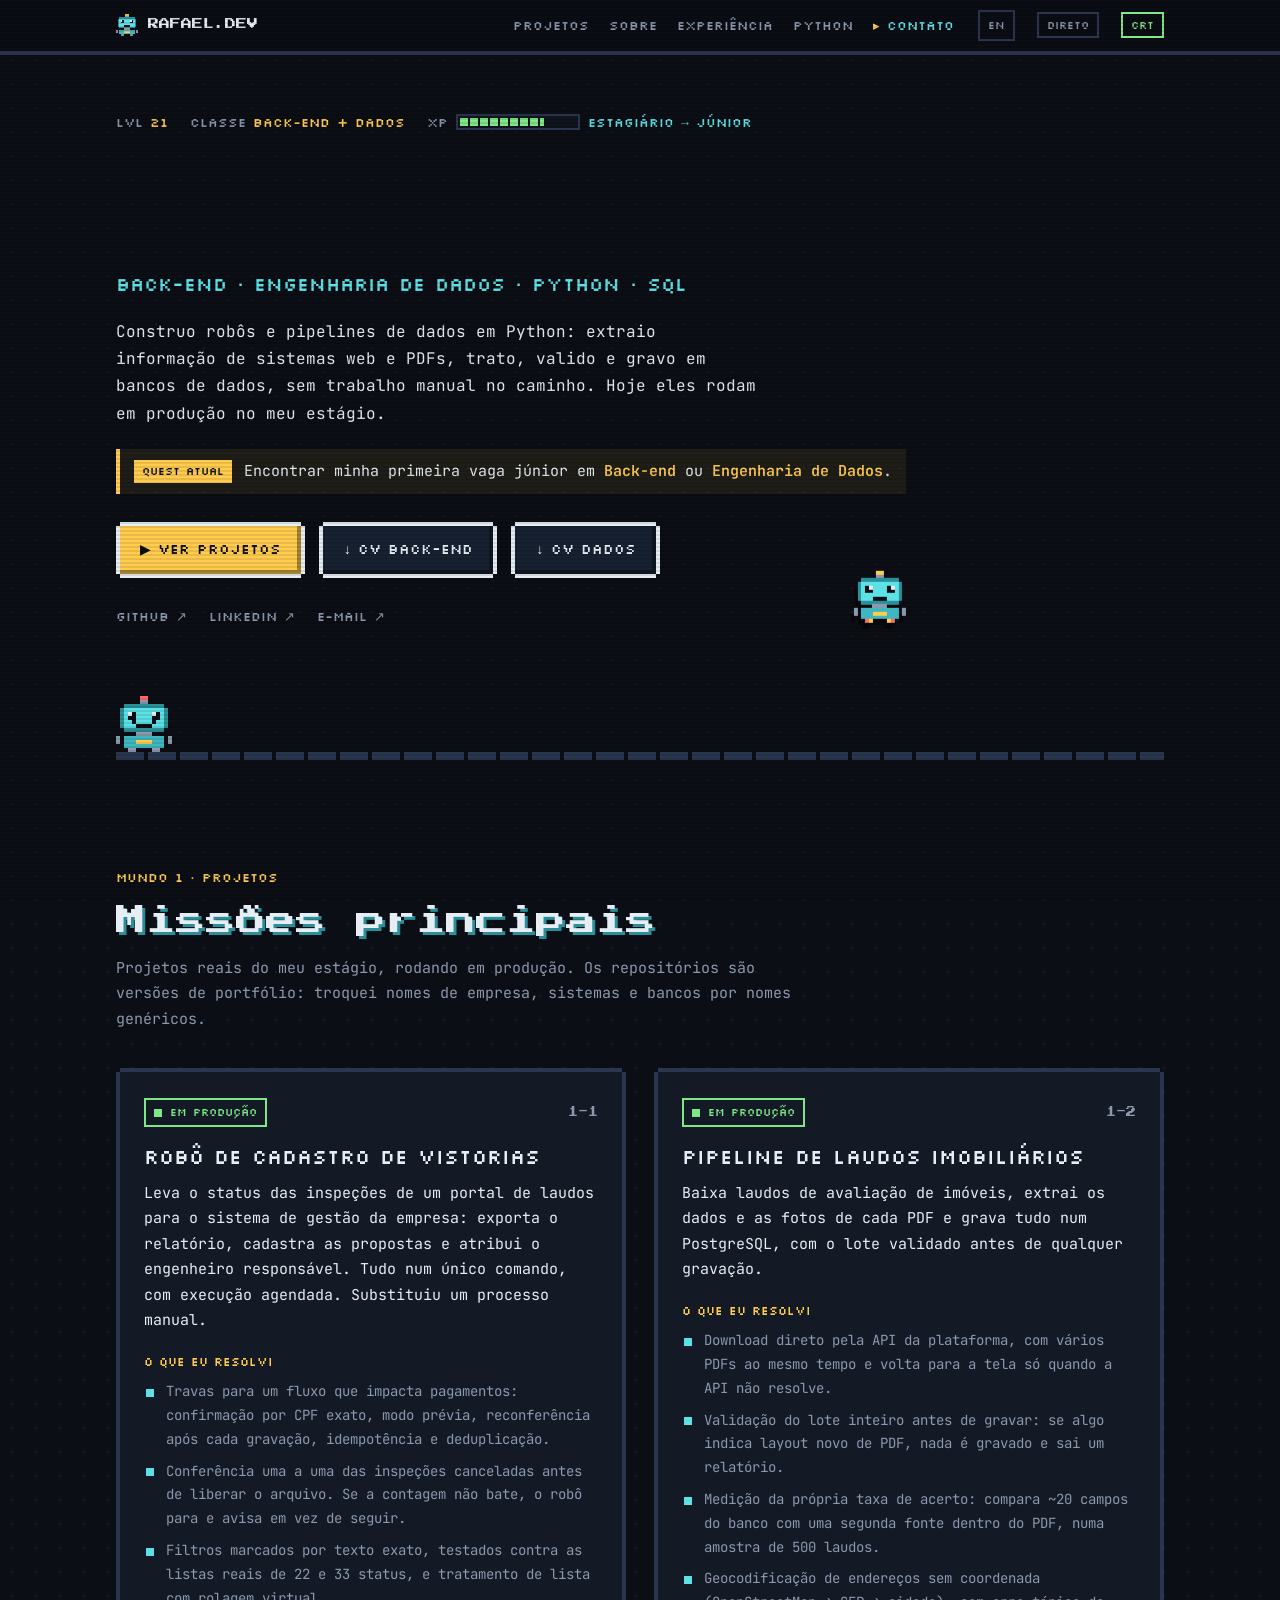
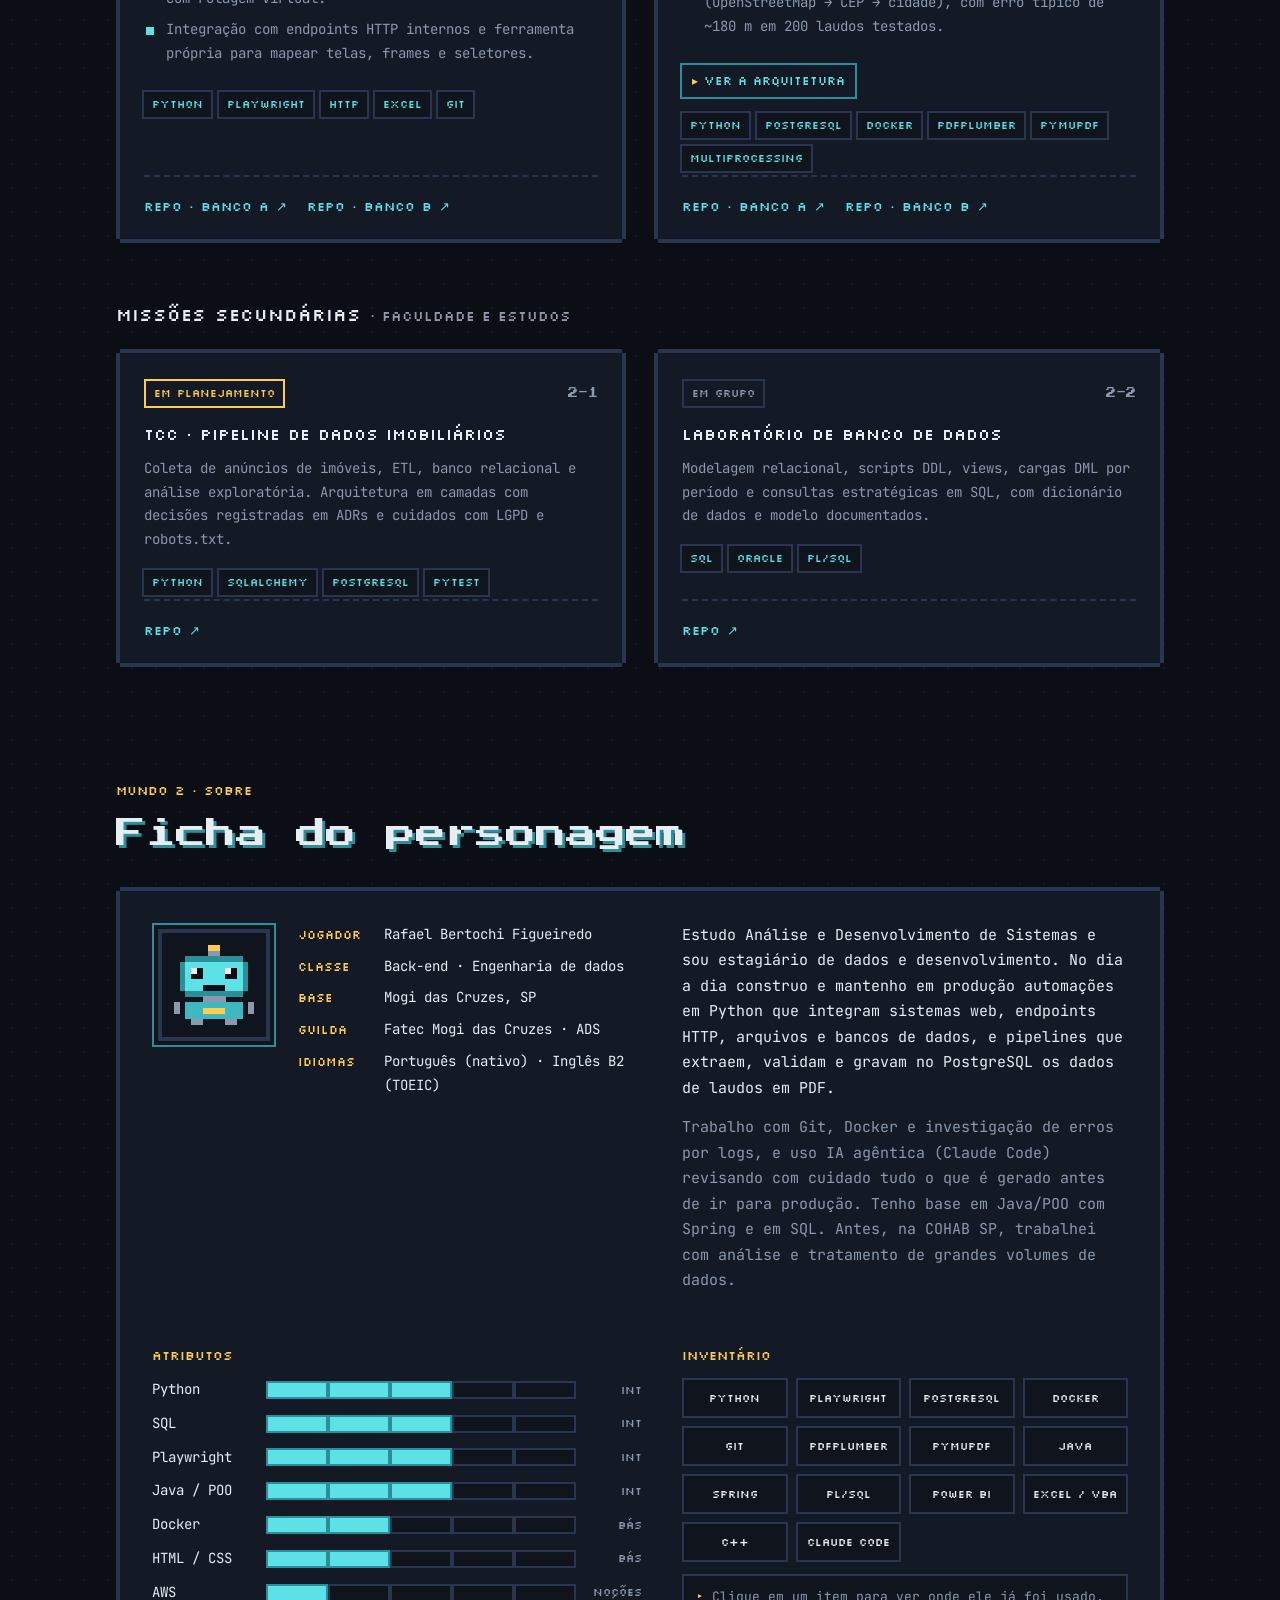
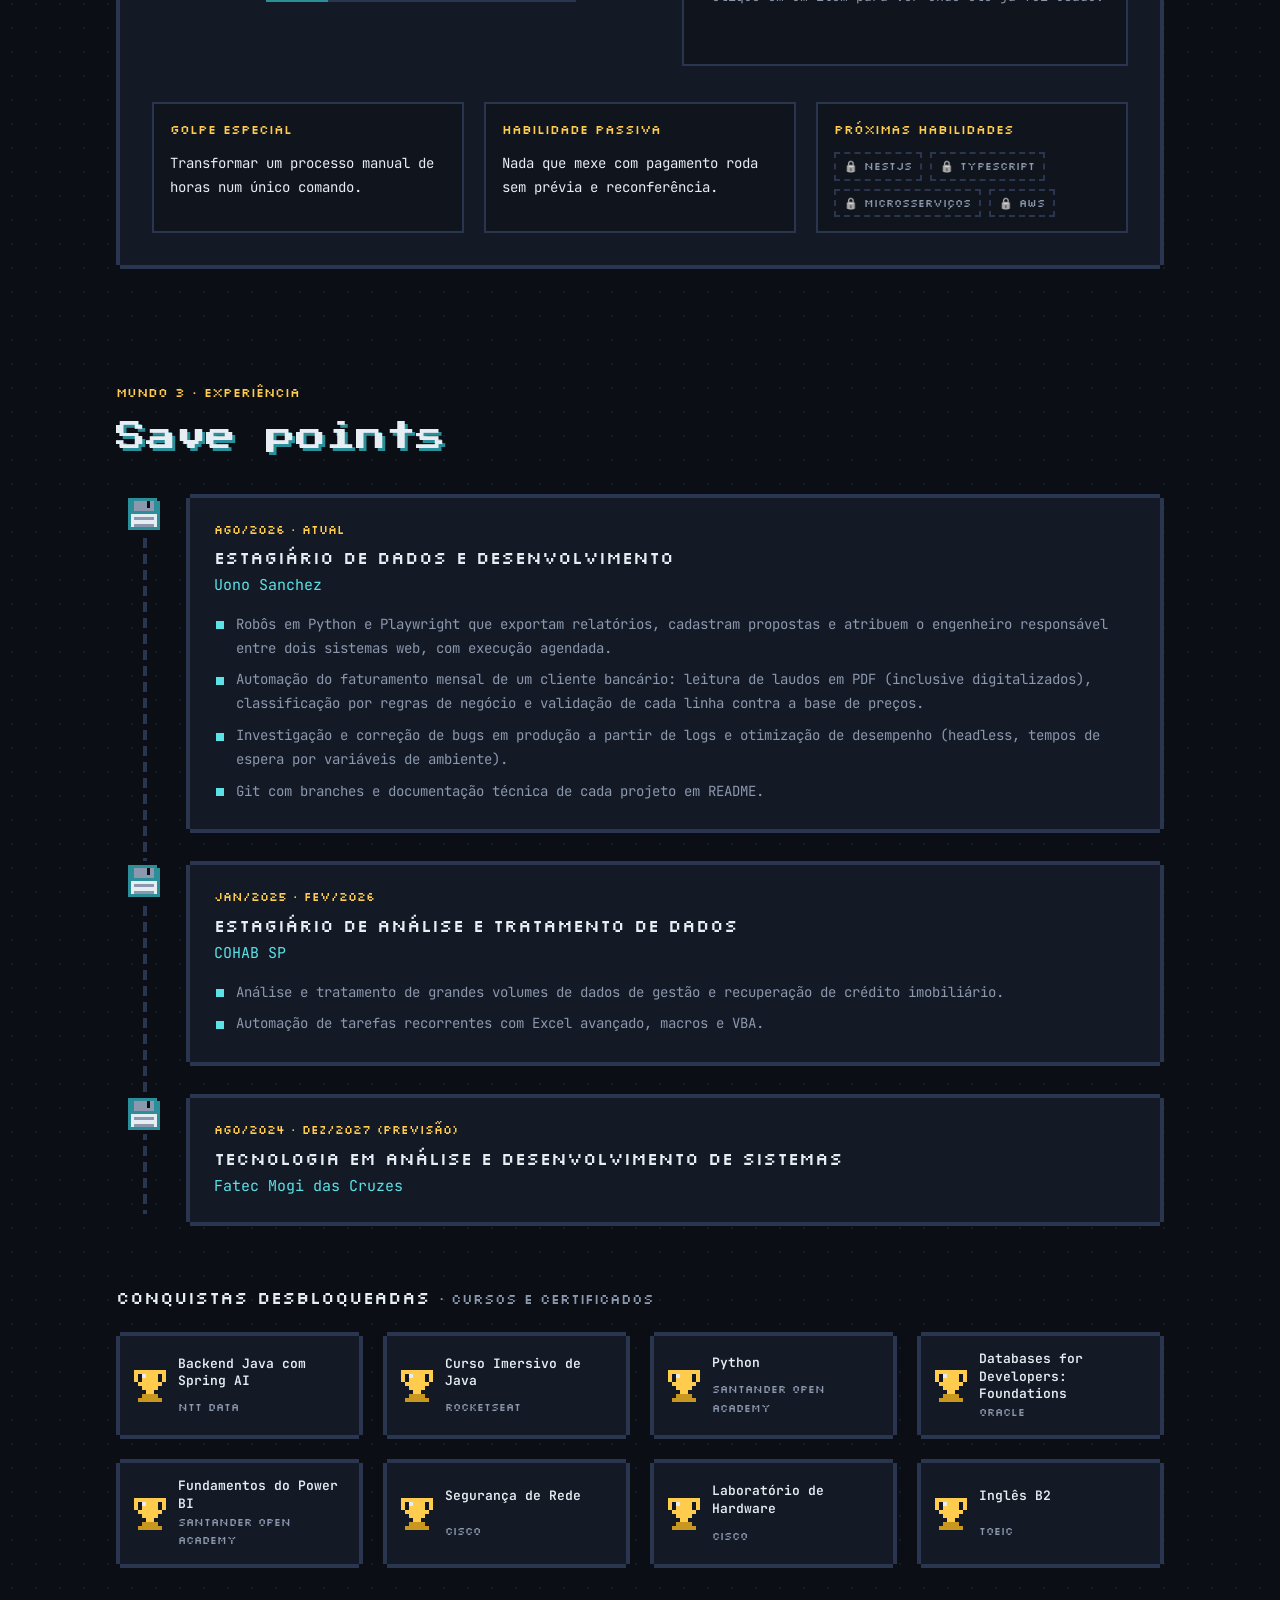
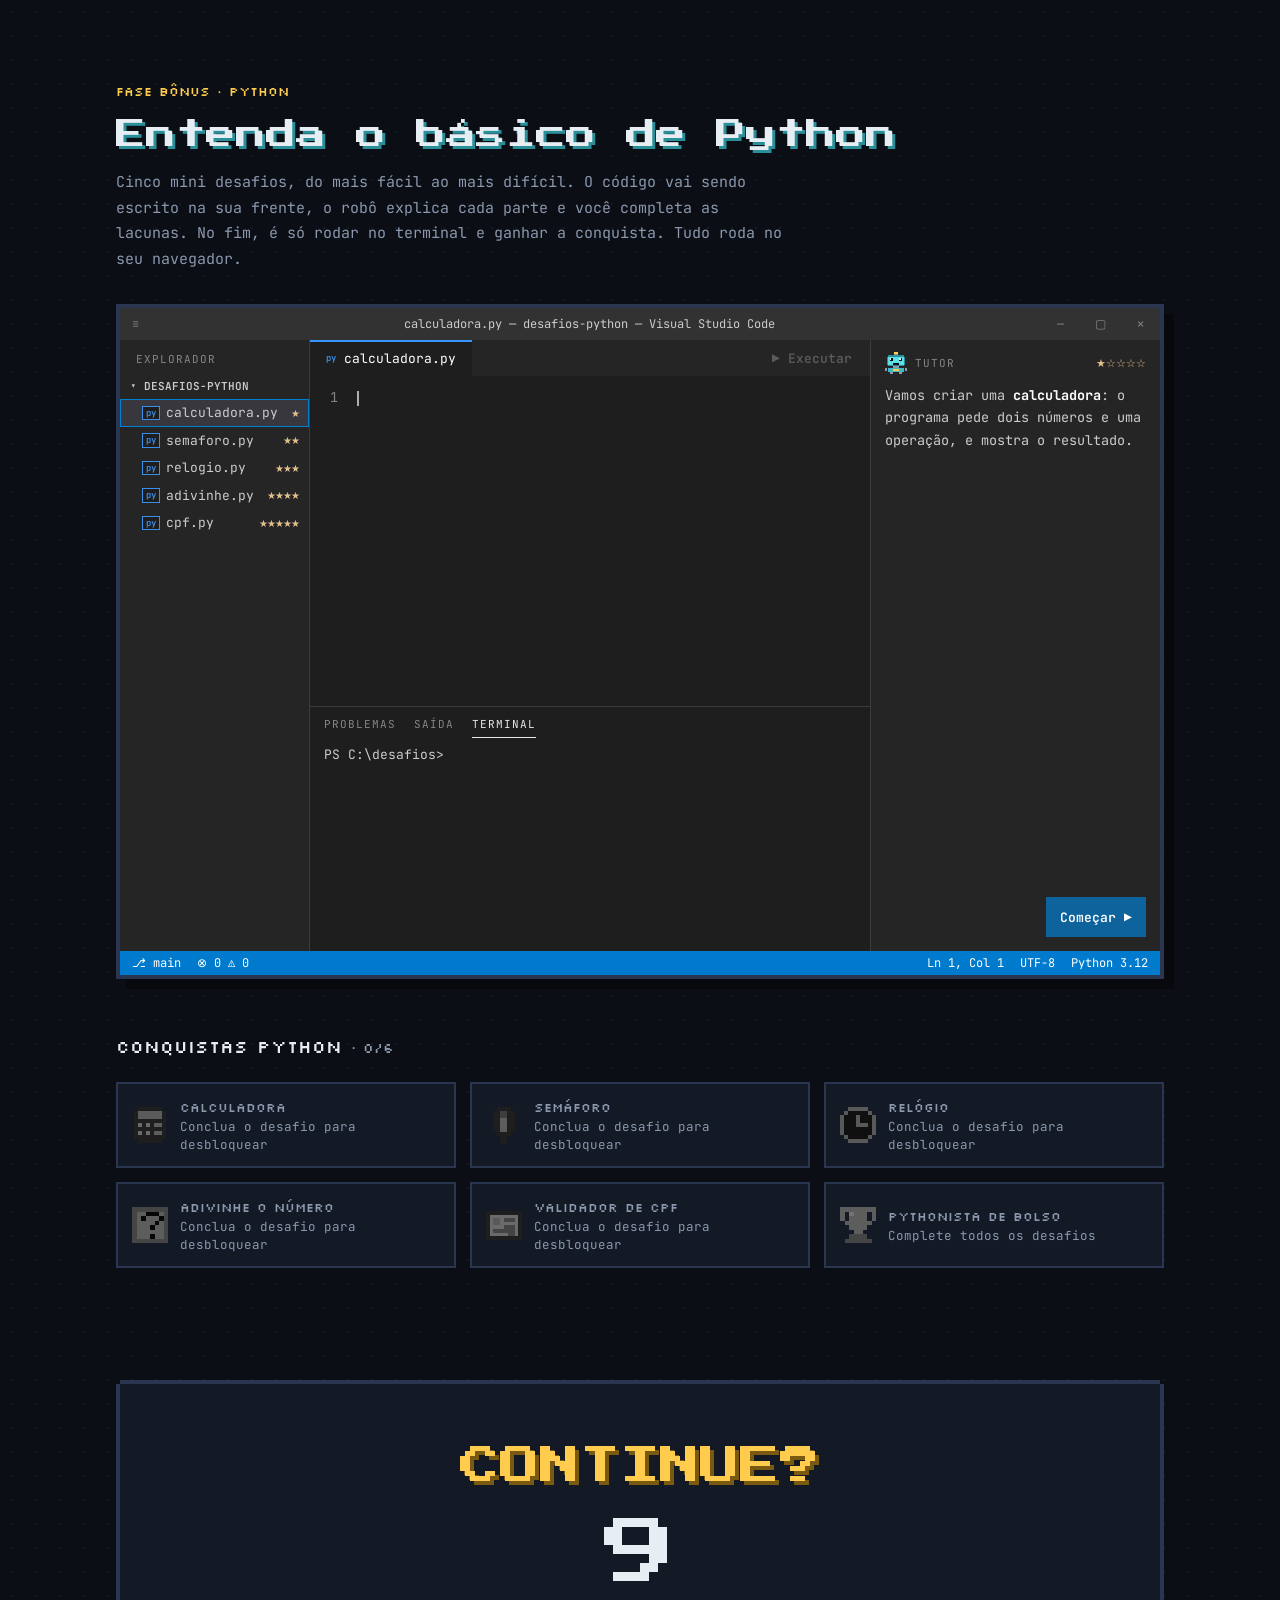
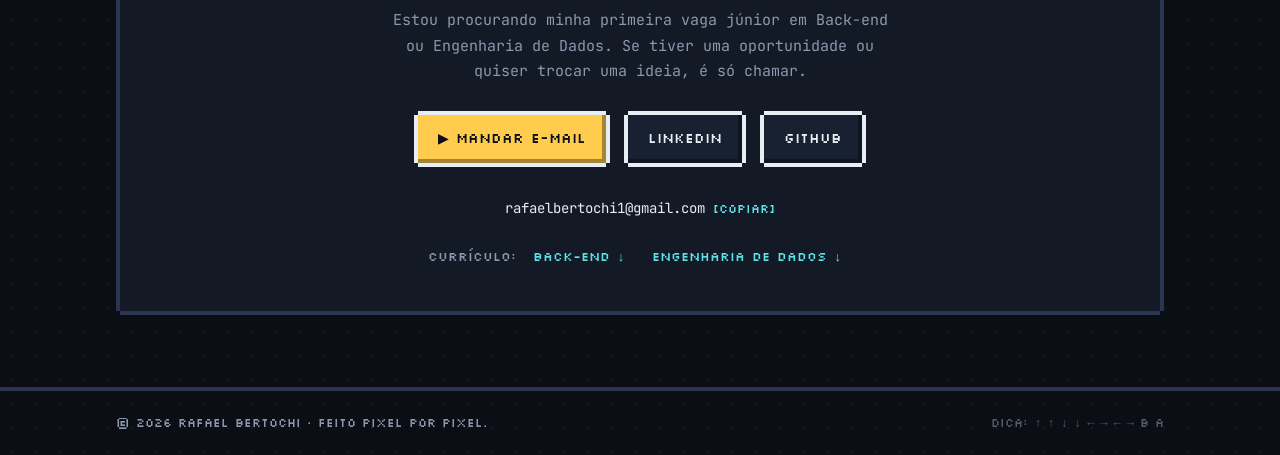
==== index.html @ b199b08f "Versão em inglês do portfólio" ====
<!doctype html>
<html lang="pt-BR">
<head>
  <meta charset="utf-8">
  <meta name="viewport" content="width=device-width, initial-scale=1">
  <title>Rafael Bertochi · Back-end e Dados</title>
  <meta name="description" content="Rafael Bertochi: desenvolvedor back-end e de engenharia de dados. Robôs e pipelines de dados em Python, Playwright, PostgreSQL e Docker. Buscando vaga júnior em Back-end ou Engenharia de Dados.">
  <meta name="theme-color" content="#0b0e14">
  <meta property="og:title" content="Rafael Bertochi · Back-end e Dados">
  <meta property="og:description" content="Construo robôs e pipelines de dados em Python que tiram trabalho manual do caminho.">
  <meta property="og:type" content="website">
  <meta property="og:url" content="https://rafaelbertochi1.github.io/">
  <meta property="og:image" content="https://rafaelbertochi1.github.io/assets/og.png">
  <meta property="og:image:width" content="1200">
  <meta property="og:image:height" content="630">
  <meta property="og:image:alt" content="Rafael Bertochi: back-end e engenharia de dados, com o robô em pixel art do portfólio">
  <meta property="og:locale" content="pt_BR">
  <meta name="twitter:card" content="summary_large_image">
  <meta name="twitter:image" content="https://rafaelbertochi1.github.io/assets/og.png">
  <link rel="canonical" href="https://rafaelbertochi1.github.io/">
  <link rel="alternate" hreflang="pt-BR" href="https://rafaelbertochi1.github.io/">
  <link rel="alternate" hreflang="en" href="https://rafaelbertochi1.github.io/en/">
  <link rel="icon" href="assets/favicon.svg" type="image/svg+xml">
  <link rel="preconnect" href="https://fonts.googleapis.com">
  <link rel="preconnect" href="https://fonts.gstatic.com" crossorigin>
  <link href="https://fonts.googleapis.com/css2?family=JetBrains+Mono:wght@400;600&family=Press+Start+2P&family=Silkscreen&display=swap" rel="stylesheet">
  <link rel="stylesheet" href="css/style.css?v=20261006151657">
  <link rel="stylesheet" href="css/quest.css?v=20261006151657">
  <link rel="stylesheet" href="css/companion.css?v=20261006151657">
  <link rel="stylesheet" href="css/cursor.css?v=20261006151657">
  <script>
    document.documentElement.classList.add('js');
    try { if (localStorage.getItem('rbf-direto') === '1') document.documentElement.classList.add('direto'); } catch (e) {}
  </script>
</head>
<body>
  <a class="skip" href="#conteudo">Pular para o conteúdo</a>

  <!-- Tela de boot (só na primeira visita da sessão) -->
  <div class="boot" id="boot" aria-hidden="true">
    <pre class="boot__log" id="bootLog"></pre>
    <p class="boot__skip">Pressione qualquer tecla para pular</p>
  </div>

  <header class="nav">
    <div class="nav__inner">
      <a class="nav__logo" href="#topo" aria-label="Início">
        <span class="nav__sprite" data-sprite="robot" aria-hidden="true"></span>
        <span>RAFAEL.DEV</span>
      </a>
      <nav aria-label="Seções">
        <ul class="nav__links">
          <li><a href="#missoes">Projetos</a></li>
          <li><a href="#ficha">Sobre</a></li>
          <li><a href="#jornada">Experiência</a></li>
          <li><a href="#python">Python</a></li>
          <li><a href="#contato">Contato</a></li>
        </ul>
      </nav>
      <a class="nav__crt nav__lang" href="en/" hreflang="en" lang="en" title="English version">EN</a>
      <button class="nav__crt nav__direct" id="directToggle" type="button" aria-pressed="false" title="Modo direto: desliga a abertura, as montagens e os robôs para ler tudo na hora">DIRETO</button>
      <button class="nav__crt" id="crtToggle" type="button" aria-pressed="true" title="Liga/desliga o efeito de tela antiga">CRT</button>
    </div>
  </header>

  <main id="conteudo">

    <!-- HERO -->
    <section class="hero" id="topo">
      <div class="wrap">
        <div class="hud" aria-label="Status">
          <span class="hud__item">LVL <b>21</b></span>
          <span class="hud__item">CLASSE <b>BACK-END + DADOS</b></span>
          <span class="hud__item hud__xp">
            <span>XP</span>
            <span class="xpbar" role="img" aria-label="Progresso de estagiário para júnior"><span class="xpbar__fill"></span></span>
            <span class="hud__xplabel">ESTAGIÁRIO → JÚNIOR</span>
          </span>
        </div>

        <h1 class="hero__name"><span>RAFAEL</span> <span>BERTOCHI</span></h1>

        <p class="hero__role">Back-end · Engenharia de dados · Python · SQL</p>

        <p class="hero__pitch">
          Construo robôs e pipelines de dados em Python: extraio informação de sistemas
          web e PDFs, trato, valido e gravo em bancos de dados, sem trabalho manual no
          caminho. Hoje eles rodam em produção no meu estágio.
        </p>

        <p class="quest">
          <span class="quest__tag">QUEST ATUAL</span>
          <span>Encontrar minha primeira vaga júnior em <strong>Back-end</strong> ou <strong>Engenharia de Dados</strong>.</span>
        </p>

        <div class="hero__cta">
          <a class="btn btn--primary" href="#missoes">▶ Ver projetos</a>
          <a class="btn" href="assets/cv/Rafael_Bertochi_CV_Backend_Jr.pdf" download data-goatcounter-click="cv-backend-topo">↓ CV Back-end</a>
          <a class="btn" href="assets/cv/Rafael_Bertochi_CV_Engenharia_Dados.pdf" download data-goatcounter-click="cv-dados-topo">↓ CV Dados</a>
        </div>

        <ul class="social">
          <li><a href="https://github.com/rafaelbertochi1" target="_blank" rel="noopener" data-goatcounter-click="topo-github">GitHub</a></li>
          <li><a href="https://www.linkedin.com/in/rafael-bertochi1" target="_blank" rel="noopener" data-goatcounter-click="topo-linkedin">LinkedIn</a></li>
          <li><a href="mailto:rafaelbertochi1@gmail.com" data-goatcounter-click="topo-email">E-mail</a></li>
        </ul>
      </div>

      <div class="stage" id="stage">
        <button class="bot" id="bot" type="button" aria-label="Robô do Rafael. Clique para ele falar.">
          <span class="bot__bubble" id="botBubble" role="status" aria-live="polite"></span>
          <span class="bot__sprite" id="botSprite" aria-hidden="true"></span>
        </button>
        <div class="ground" aria-hidden="true"></div>
      </div>
    </section>

    <!-- PROJETOS -->
    <section class="section" id="missoes">
      <div class="wrap">
        <header class="section__head reveal">
          <p class="section__kicker">MUNDO 1 · PROJETOS</p>
          <h2 class="section__title">Missões principais</h2>
          <p class="section__lead">
            Projetos reais do meu estágio, rodando em produção. Os repositórios são versões de
            portfólio: troquei nomes de empresa, sistemas e bancos por nomes genéricos.
          </p>
        </header>

        <div class="cards cards--main">
          <article class="card reveal">
            <div class="card__top">
              <span class="badge badge--live"><i></i>EM PRODUÇÃO</span>
              <span class="card__num">1-1</span>
            </div>
            <h3 class="card__title">Robô de cadastro de vistorias</h3>
            <p class="card__desc">
              Leva o status das inspeções de um portal de laudos para o sistema de gestão da
              empresa: exporta o relatório, cadastra as propostas e atribui o engenheiro
              responsável. Tudo num único comando, com execução agendada. Substituiu um processo manual.
            </p>
            <p class="card__loot">O que eu resolvi</p>
            <ul class="list">
              <li>Travas para um fluxo que impacta pagamentos: confirmação por CPF exato, modo prévia, reconferência após cada gravação, idempotência e deduplicação.</li>
              <li>Conferência uma a uma das inspeções canceladas antes de liberar o arquivo. Se a contagem não bate, o robô para e avisa em vez de seguir.</li>
              <li>Filtros marcados por texto exato, testados contra as listas reais de 22 e 33 status, e tratamento de lista com rolagem virtual.</li>
              <li>Integração com endpoints HTTP internos e ferramenta própria para mapear telas, frames e seletores.</li>
            </ul>
            <ul class="chips" aria-label="Tecnologias">
              <li>Python</li><li>Playwright</li><li>HTTP</li><li>Excel</li><li>Git</li>
            </ul>
            <div class="card__links">
              <a href="https://github.com/rafaelbertochi1/robo-cadastro-banco-a" target="_blank" rel="noopener" data-goatcounter-click="repo-robo-cadastro-banco-a">Repo · Banco A ↗</a>
              <a href="https://github.com/rafaelbertochi1/robo-cadastro-banco-b" target="_blank" rel="noopener" data-goatcounter-click="repo-robo-cadastro-banco-b">Repo · Banco B ↗</a>
            </div>
          </article>

          <article class="card reveal">
            <div class="card__top">
              <span class="badge badge--live"><i></i>EM PRODUÇÃO</span>
              <span class="card__num">1-2</span>
            </div>
            <h3 class="card__title">Pipeline de laudos imobiliários</h3>
            <p class="card__desc">
              Baixa laudos de avaliação de imóveis, extrai os dados e as fotos de cada PDF
              e grava tudo num PostgreSQL, com o lote validado antes de qualquer gravação.
            </p>
            <p class="card__loot">O que eu resolvi</p>
            <ul class="list">
              <li>Download direto pela API da plataforma, com vários PDFs ao mesmo tempo e volta para a tela só quando a API não resolve.</li>
              <li>Validação do lote inteiro antes de gravar: se algo indica layout novo de PDF, nada é gravado e sai um relatório.</li>
              <li>Medição da própria taxa de acerto: compara ~20 campos do banco com uma segunda fonte dentro do PDF, numa amostra de 500 laudos.</li>
              <li>Geocodificação de endereços sem coordenada (OpenStreetMap → CEP → cidade), com erro típico de ~180 m em 200 laudos testados.</li>
            </ul>
            <details class="arch">
              <summary>Ver a arquitetura</summary>
              <ol class="arch__flow" aria-label="Etapas da pipeline">
                <li><b>Plataforma</b><small>laudos de avaliação em PDF</small></li>
                <li><b>Download</b><small>API da plataforma, vários ao mesmo tempo</small></li>
                <li><b>Extração</b><small>dados com pdfplumber, fotos com PyMuPDF</small></li>
                <li class="is-gate"><b>Validação do lote</b><small>sinal de layout novo? nada é gravado</small></li>
                <li><b>PostgreSQL</b><small>no Docker, via psycopg2</small></li>
                <li><b>Geocodificação</b><small>OpenStreetMap → CEP → cidade, em segundo plano</small></li>
              </ol>
              <ul class="arch__stats">
                <li><b>500</b><small>laudos na amostra de conferência</small></li>
                <li><b>~20</b><small>campos comparados com uma 2ª fonte do PDF</small></li>
                <li><b>~180 m</b><small>erro típico da geocodificação</small></li>
              </ul>
            </details>
            <ul class="chips" aria-label="Tecnologias">
              <li>Python</li><li>PostgreSQL</li><li>Docker</li><li>pdfplumber</li><li>PyMuPDF</li><li>Multiprocessing</li>
            </ul>
            <div class="card__links">
              <a href="https://github.com/rafaelbertochi1/pipeline-laudos-banco-a" target="_blank" rel="noopener" data-goatcounter-click="repo-pipeline-laudos-banco-a">Repo · Banco A ↗</a>
              <a href="https://github.com/rafaelbertochi1/pipeline-laudos-banco-b" target="_blank" rel="noopener" data-goatcounter-click="repo-pipeline-laudos-banco-b">Repo · Banco B ↗</a>
            </div>
          </article>
        </div>

        <h3 class="subhead reveal">Missões secundárias <span>· faculdade e estudos</span></h3>

        <div class="cards cards--side">
          <article class="card card--small reveal">
            <div class="card__top">
              <span class="badge badge--wip">EM PLANEJAMENTO</span>
              <span class="card__num">2-1</span>
            </div>
            <h4 class="card__title">TCC · Pipeline de dados imobiliários</h4>
            <p class="card__desc">
              Coleta de anúncios de imóveis, ETL, banco relacional e análise exploratória.
              Arquitetura em camadas com decisões registradas em ADRs e cuidados com LGPD e robots.txt.
            </p>
            <ul class="chips"><li>Python</li><li>SQLAlchemy</li><li>PostgreSQL</li><li>pytest</li></ul>
            <div class="card__links">
              <a href="https://github.com/rafaelbertochi1/Web_Scraper_TCC" target="_blank" rel="noopener" data-goatcounter-click="repo-Web_Scraper_TCC">Repo ↗</a>
            </div>
          </article>

          <article class="card card--small reveal">
            <div class="card__top">
              <span class="badge">EM GRUPO</span>
              <span class="card__num">2-2</span>
            </div>
            <h4 class="card__title">Laboratório de Banco de Dados</h4>
            <p class="card__desc">
              Modelagem relacional, scripts DDL, views, cargas DML por período e consultas
              estratégicas em SQL, com dicionário de dados e modelo documentados.
            </p>
            <ul class="chips"><li>SQL</li><li>Oracle</li><li>PL/SQL</li></ul>
            <div class="card__links">
              <a href="https://github.com/rafaelbertochi1/Lab_Banco_Dados" target="_blank" rel="noopener" data-goatcounter-click="repo-Lab_Banco_Dados">Repo ↗</a>
            </div>
          </article>
        </div>
      </div>
    </section>

    <!-- SOBRE -->
    <section class="section" id="ficha">
      <div class="wrap">
        <header class="section__head reveal">
          <p class="section__kicker">MUNDO 2 · SOBRE</p>
          <h2 class="section__title">Ficha do personagem</h2>
        </header>

        <div class="sheet reveal">
          <div class="sheet__id">
            <div class="portrait" aria-hidden="true"><span data-sprite="robot" data-scale="big"></span></div>
            <dl class="idlist">
              <div><dt>Jogador</dt><dd>Rafael Bertochi Figueiredo</dd></div>
              <div><dt>Classe</dt><dd>Back-end · Engenharia de dados</dd></div>
              <div><dt>Base</dt><dd>Mogi das Cruzes, SP</dd></div>
              <div><dt>Guilda</dt><dd>Fatec Mogi das Cruzes · ADS</dd></div>
              <div><dt>Idiomas</dt><dd>Português (nativo) · Inglês B2 (TOEIC)</dd></div>
            </dl>
          </div>

          <div class="sheet__bio">
            <p>
              Estudo Análise e Desenvolvimento de Sistemas e sou estagiário de dados e
              desenvolvimento. No dia a dia construo e mantenho em produção automações em
              Python que integram sistemas web, endpoints HTTP, arquivos e bancos de dados,
              e pipelines que extraem, validam e gravam no PostgreSQL os dados de laudos em PDF.
            </p>
            <p>
              Trabalho com Git, Docker e investigação de erros por logs, e uso IA agêntica
              (Claude Code) revisando com cuidado tudo o que é gerado antes de ir para produção.
              Tenho base em Java/POO com Spring e em SQL. Antes, na COHAB SP, trabalhei com
              análise e tratamento de grandes volumes de dados.
            </p>
          </div>

          <div class="sheet__stats">
            <h3 class="mini">Atributos</h3>
            <ul class="stats" id="stats">
              <li data-lvl="3"><span class="stats__name">Python</span><span class="stats__bar"></span><span class="stats__tag">INT</span></li>
              <li data-lvl="3"><span class="stats__name">SQL</span><span class="stats__bar"></span><span class="stats__tag">INT</span></li>
              <li data-lvl="3"><span class="stats__name">Playwright</span><span class="stats__bar"></span><span class="stats__tag">INT</span></li>
              <li data-lvl="3"><span class="stats__name">Java / POO</span><span class="stats__bar"></span><span class="stats__tag">INT</span></li>
              <li data-lvl="2"><span class="stats__name">Docker</span><span class="stats__bar"></span><span class="stats__tag">BÁS</span></li>
              <li data-lvl="2"><span class="stats__name">HTML / CSS</span><span class="stats__bar"></span><span class="stats__tag">BÁS</span></li>
              <li data-lvl="1"><span class="stats__name">AWS</span><span class="stats__bar"></span><span class="stats__tag">NOÇÕES</span></li>
            </ul>
          </div>

          <div class="sheet__inv">
            <h3 class="mini">Inventário</h3>
            <ul class="inv">
              <li>Python</li><li>Playwright</li><li>PostgreSQL</li><li>Docker</li>
              <li>Git</li><li>pdfplumber</li><li>PyMuPDF</li><li>Java</li>
              <li>Spring</li><li>PL/SQL</li><li>Power BI</li><li>Excel / VBA</li>
              <li>C++</li><li>Claude Code</li>
            </ul>
            <div class="inv__info" id="invInfo" aria-live="polite">
              <p class="inv__hint">Clique em um item para ver onde ele já foi usado.</p>
            </div>
          </div>

          <div class="sheet__moves">
            <div class="move">
              <h3 class="mini">Golpe especial</h3>
              <p>Transformar um processo manual de horas num único comando.</p>
            </div>
            <div class="move">
              <h3 class="mini">Habilidade passiva</h3>
              <p>Nada que mexe com pagamento roda sem prévia e reconferência.</p>
            </div>
            <div class="move move--locked">
              <h3 class="mini">Próximas habilidades</h3>
              <ul class="locked">
                <li>NestJS</li><li>TypeScript</li><li>Microsserviços</li><li>AWS</li>
              </ul>
            </div>
          </div>
        </div>
      </div>
    </section>

    <!-- EXPERIÊNCIA -->
    <section class="section" id="jornada">
      <div class="wrap">
        <header class="section__head reveal">
          <p class="section__kicker">MUNDO 3 · EXPERIÊNCIA</p>
          <h2 class="section__title">Save points</h2>
        </header>

        <ol class="timeline">
          <li class="save reveal">
            <span class="save__icon" data-sprite="floppy" aria-hidden="true"></span>
            <div class="save__body">
              <p class="save__date">ago/2026 · atual</p>
              <h3 class="save__role">Estagiário de Dados e Desenvolvimento</h3>
              <p class="save__org">Uono Sanchez</p>
              <ul class="list">
                <li>Robôs em Python e Playwright que exportam relatórios, cadastram propostas e atribuem o engenheiro responsável entre dois sistemas web, com execução agendada.</li>
                <li>Automação do faturamento mensal de um cliente bancário: leitura de laudos em PDF (inclusive digitalizados), classificação por regras de negócio e validação de cada linha contra a base de preços.</li>
                <li>Investigação e correção de bugs em produção a partir de logs e otimização de desempenho (headless, tempos de espera por variáveis de ambiente).</li>
                <li>Git com branches e documentação técnica de cada projeto em README.</li>
              </ul>
            </div>
          </li>

          <li class="save reveal">
            <span class="save__icon" data-sprite="floppy" aria-hidden="true"></span>
            <div class="save__body">
              <p class="save__date">jan/2025 · fev/2026</p>
              <h3 class="save__role">Estagiário de Análise e Tratamento de Dados</h3>
              <p class="save__org">COHAB SP</p>
              <ul class="list">
                <li>Análise e tratamento de grandes volumes de dados de gestão e recuperação de crédito imobiliário.</li>
                <li>Automação de tarefas recorrentes com Excel avançado, macros e VBA.</li>
              </ul>
            </div>
          </li>

          <li class="save reveal">
            <span class="save__icon" data-sprite="floppy" aria-hidden="true"></span>
            <div class="save__body">
              <p class="save__date">ago/2024 · dez/2027 (previsão)</p>
              <h3 class="save__role">Tecnologia em Análise e Desenvolvimento de Sistemas</h3>
              <p class="save__org">Fatec Mogi das Cruzes</p>
            </div>
          </li>
        </ol>

        <h3 class="subhead reveal">Conquistas desbloqueadas <span>· cursos e certificados</span></h3>
        <ul class="trophies">
          <li class="trophy reveal"><span data-sprite="trophy" aria-hidden="true"></span><b>Backend Java com Spring AI</b><small>NTT DATA</small></li>
          <li class="trophy reveal"><span data-sprite="trophy" aria-hidden="true"></span><b>Curso Imersivo de Java</b><small>Rocketseat</small></li>
          <li class="trophy reveal"><span data-sprite="trophy" aria-hidden="true"></span><b>Python</b><small>Santander Open Academy</small></li>
          <li class="trophy reveal"><span data-sprite="trophy" aria-hidden="true"></span><b>Databases for Developers: Foundations</b><small>Oracle</small></li>
          <li class="trophy reveal"><span data-sprite="trophy" aria-hidden="true"></span><b>Fundamentos do Power BI</b><small>Santander Open Academy</small></li>
          <li class="trophy reveal"><span data-sprite="trophy" aria-hidden="true"></span><b>Segurança de Rede</b><small>Cisco</small></li>
          <li class="trophy reveal"><span data-sprite="trophy" aria-hidden="true"></span><b>Laboratório de Hardware</b><small>Cisco</small></li>
          <li class="trophy reveal"><span data-sprite="trophy" aria-hidden="true"></span><b>Inglês B2</b><small>TOEIC</small></li>
        </ul>
      </div>
    </section>

    <!-- DESAFIOS PYTHON -->
    <section class="section" id="python">
      <div class="wrap">
        <header class="section__head reveal">
          <p class="section__kicker">FASE BÔNUS · PYTHON</p>
          <h2 class="section__title">Entenda o básico de Python</h2>
          <p class="section__lead">
            Cinco mini desafios, do mais fácil ao mais difícil. O código vai sendo escrito na sua
            frente, o robô explica cada parte e você completa as lacunas. No fim, é só rodar no
            terminal e ganhar a conquista. Tudo roda no seu navegador.
          </p>
        </header>

        <div class="qpicker reveal" id="qPicker" role="tablist" aria-label="Desafios"></div>

        <div class="vsc reveal" id="vsc">
          <div class="vsc__title" aria-hidden="true">
            <span class="vsc__menu">≡</span>
            <span class="vsc__name" id="vscTitle">desafios-python — Visual Studio Code</span>
            <span class="vsc__win"><i>—</i><i>▢</i><i>✕</i></span>
          </div>

          <div class="vsc__body">
            <aside class="vsc__explorer" aria-label="Arquivos dos desafios">
              <p class="vsc__label">EXPLORADOR</p>
              <p class="vsc__folder">▾ DESAFIOS-PYTHON</p>
              <ul class="vsc__files" id="qFiles"></ul>
            </aside>

            <div class="vsc__editor">
              <div class="vsc__tabs">
                <span class="vsc__tab" id="qTab">calculadora.py</span>
                <button class="vsc__run" id="qRun" type="button" disabled title="Executar arquivo Python">▶ Executar</button>
              </div>
              <div class="vsc__code" id="qCode" aria-label="Código do desafio"></div>
            </div>

            <aside class="vsc__tutor" aria-live="polite">
              <div class="tutor__head">
                <span class="tutor__bot" data-sprite="robot" aria-hidden="true"></span>
                <span>TUTOR</span>
                <span class="tutor__step" id="qStep"></span>
              </div>
              <div class="tutor__body" id="qTutor"></div>
              <div class="tutor__quiz" id="qQuiz"></div>
              <div class="tutor__actions">
                <button class="qbtn qbtn--ghost" id="qSkip" type="button">⏩ Pular digitação</button>
                <button class="qbtn" id="qNext" type="button">Começar ▶</button>
              </div>
            </aside>

            <div class="vsc__panel">
              <div class="vsc__ptabs" aria-hidden="true">
                <span>PROBLEMAS</span><span>SAÍDA</span><span class="is-on">TERMINAL</span>
                <button class="vsc__stop" id="qStop" type="button" hidden>■ Parar (Ctrl+C)</button>
              </div>
              <div class="term" id="qTerm" role="log" aria-label="Terminal"></div>
              <div class="qwidget" id="qWidget" aria-hidden="true"></div>
            </div>
          </div>

          <div class="vsc__status" aria-hidden="true">
            <span>⎇ main</span>
            <span id="qStatusErr">⊗ 0  ⚠ 0</span>
            <span class="vsc__spacer"></span>
            <span id="qPos">Ln 1, Col 1</span>
            <span>UTF-8</span>
            <span>Python 3.12</span>
          </div>
        </div>

        <h3 class="subhead reveal">Conquistas Python <span id="qCount">· 0/5</span></h3>
        <ul class="qach" id="qAch"></ul>
        <button class="qreset" id="qReset" type="button">Zerar progresso</button>
      </div>
    </section>

    <!-- CONTATO -->
    <section class="section section--contact" id="contato">
      <div class="wrap">
        <div class="continue reveal">
          <p class="continue__title">CONTINUE?</p>
          <p class="continue__count" id="countdown" aria-hidden="true">9</p>
          <p class="continue__text">
            Estou procurando minha primeira vaga júnior em Back-end ou Engenharia de Dados.
            Se tiver uma oportunidade ou quiser trocar uma ideia, é só chamar.
          </p>
          <div class="hero__cta continue__cta">
            <a class="btn btn--primary" href="mailto:rafaelbertochi1@gmail.com" data-goatcounter-click="contato-email">▶ Mandar e-mail</a>
            <a class="btn" href="https://www.linkedin.com/in/rafael-bertochi1" target="_blank" rel="noopener" data-goatcounter-click="contato-linkedin">LinkedIn</a>
            <a class="btn" href="https://github.com/rafaelbertochi1" target="_blank" rel="noopener" data-goatcounter-click="contato-github">GitHub</a>
          </div>
          <button class="copy" id="copyEmail" type="button">rafaelbertochi1@gmail.com <span>[copiar]</span></button>
          <p class="cvlinks">
            Currículo:
            <a href="assets/cv/Rafael_Bertochi_CV_Backend_Jr.pdf" download data-goatcounter-click="cv-backend-contato">Back-end ↓</a>
            <a href="assets/cv/Rafael_Bertochi_CV_Engenharia_Dados.pdf" download data-goatcounter-click="cv-dados-contato">Engenharia de Dados ↓</a>
          </p>
        </div>
      </div>
    </section>
  </main>

  <footer class="footer">
    <div class="wrap footer__inner">
      <p>© 2026 Rafael Bertochi · Feito pixel por pixel.</p>
      <p class="footer__hint">Dica: ↑ ↑ ↓ ↓ ← → ← → B A</p>
    </div>
  </footer>

  <div class="toast" id="toast" role="status" aria-live="polite"></div>

  <div class="mc" id="mcToasts" aria-live="polite"></div>

  <script src="js/main.js?v=20261006151657"></script>
  <script src="js/name.js?v=20261006151657"></script>
  <script src="js/build.js?v=20261006151657"></script>
  <script src="js/quest.js?v=20261006151657"></script>
  <script src="js/companion.js?v=20261006151657"></script>
  <script src="js/cursor.js?v=20261006151657"></script>
</body>
</html>
---- css/style.css ----
/* ==========================================================
   Rafael Bertochi · Portfólio retrô / pixel
   ========================================================== */

:root {
  --bg: #0b0e14;
  --bg-2: #0f141d;
  --panel: #131a26;
  --panel-2: #182132;
  --line: #2a3650;
  --text: #e6edf3;
  --muted: #8b98ad;
  --cyan: #5ce1e6;
  --cyan-dk: #2a8f99;
  --amber: #ffcc4d;
  --green: #7ee787;
  --red: #ff6b6b;
  --ink: #0b0e14;

  --px: 4px;
  --font-display: "Press Start 2P", ui-monospace, monospace;
  --font-label: "Silkscreen", ui-monospace, monospace;
  --font-body: "JetBrains Mono", ui-monospace, Consolas, monospace;

  --wrap: 1080px;
  --gutter: 16px;
}

*, *::before, *::after { box-sizing: border-box; }

html { scroll-behavior: smooth; scroll-padding-top: 72px; }

body {
  margin: 0;
  background-color: var(--bg);
  background-image: radial-gradient(rgba(92, 225, 230, 0.07) 1px, transparent 1px);
  background-size: 24px 24px;
  color: var(--text);
  font-family: var(--font-body);
  font-size: 15px;
  line-height: 1.7;
  -webkit-font-smoothing: antialiased;
  overflow-x: hidden;
}

/* Efeito CRT (scanlines) */
body.crt::after {
  content: "";
  position: fixed;
  inset: 0;
  pointer-events: none;
  z-index: 100;
  background: repeating-linear-gradient(
    to bottom,
    rgba(0, 0, 0, 0) 0,
    rgba(0, 0, 0, 0) 2px,
    rgba(0, 0, 0, 0.18) 3px,
    rgba(0, 0, 0, 0) 4px
  );
}

img, svg { display: block; }
a { color: var(--cyan); text-decoration: none; }
a:hover { color: var(--amber); }
:focus-visible { outline: 3px dashed var(--amber); outline-offset: 3px; }

.wrap {
  width: 100%;
  max-width: var(--wrap);
  margin: 0 auto;
  padding: 0 var(--gutter);
}

.skip {
  position: absolute;
  left: -9999px;
  top: 8px;
  z-index: 200;
  background: var(--amber);
  color: var(--ink);
  padding: 8px 12px;
  font-family: var(--font-label);
}
.skip:focus { left: 8px; }

/* Caixa com cantos "pixelados" */
.px-box,
.card,
.sheet,
.continue,
.trophy,
.save__body {
  background: var(--panel);
  box-shadow:
    0 calc(var(--px) * -1) 0 0 var(--line),
    0 var(--px) 0 0 var(--line),
    calc(var(--px) * -1) 0 0 0 var(--line),
    var(--px) 0 0 0 var(--line);
  margin: var(--px);
}

/* ---------- Sprites ---------- */
[data-sprite] svg { width: 100%; height: 100%; shape-rendering: crispEdges; }

/* ---------- Boot ---------- */
.boot {
  display: none;
  position: fixed;
  inset: 0;
  z-index: 300;
  background: var(--bg);
  padding: 32px var(--gutter);
  font-family: var(--font-label);
  font-size: 14px;
  color: var(--green);
  cursor: var(--cur-hand);
}
.boot.is-on { display: block; }
.boot.is-off { opacity: 0; transition: opacity 0.35s steps(4); }
.boot__log { margin: 0; white-space: pre-wrap; font-family: inherit; line-height: 1.9; }
.boot__skip { position: absolute; bottom: 24px; left: var(--gutter); right: var(--gutter); margin: 0; color: var(--muted); animation: blink 1s steps(1) infinite; }

/* ---------- Nav ---------- */
.nav {
  position: sticky;
  top: 0;
  z-index: 50;
  background: rgba(11, 14, 20, 0.92);
  -webkit-backdrop-filter: blur(6px);
  backdrop-filter: blur(6px);
  border-bottom: var(--px) solid var(--line);
}
.nav__inner {
  max-width: var(--wrap);
  margin: 0 auto;
  padding: 10px var(--gutter);
  display: flex;
  align-items: center;
  gap: 16px;
}
.nav__logo {
  display: flex;
  align-items: center;
  gap: 10px;
  font-family: var(--font-display);
  font-size: 11px;
  color: var(--text);
  white-space: nowrap;
}
.nav__sprite { width: 22px; height: 22px; }
.nav nav { margin-left: auto; }
.nav__links { display: flex; gap: 20px; list-style: none; margin: 0; padding: 0; }
.nav__links a { font-family: var(--font-label); font-size: 13px; color: var(--muted); text-transform: uppercase; }
.nav__links a:hover, .nav__links a.is-active { color: var(--cyan); }
.nav__links a.is-active::before { content: "▸ "; color: var(--amber); }
.nav__crt {
  font-family: var(--font-label);
  font-size: 11px;
  background: transparent;
  color: var(--muted);
  border: 2px solid var(--line);
  padding: 4px 8px;
  cursor: var(--cur-hand);
}
.nav__crt[aria-pressed="true"] { color: var(--green); border-color: var(--green); }
.nav__direct { margin-left: 8px; }
.nav__lang { margin-left: 8px; text-decoration: none; }
.nav__lang:hover { color: var(--amber); border-color: var(--amber); }
.nav__crt + .nav__crt { margin-left: 6px; }
/* Modo direto: tudo aparece na hora */
.direto .reveal { opacity: 1 !important; transform: none !important; }
.direto .xpbar__fill { width: 70%; animation: none; }

/* ---------- Botões ---------- */
.btn {
  display: inline-flex;
  align-items: center;
  gap: 8px;
  font-family: var(--font-label);
  font-size: 14px;
  text-transform: uppercase;
  padding: 12px 20px;
  margin: var(--px);
  color: var(--text);
  background: var(--panel-2);
  box-shadow:
    inset calc(var(--px) * -1) calc(var(--px) * -1) 0 0 rgba(0, 0, 0, 0.35),
    0 calc(var(--px) * -1) 0 0 var(--text),
    0 var(--px) 0 0 var(--text),
    calc(var(--px) * -1) 0 0 0 var(--text),
    var(--px) 0 0 0 var(--text);
  transition: transform 0.08s steps(2);
}
.btn:hover { color: var(--ink); background: var(--cyan); }
.btn:active { transform: translateY(2px); }
.btn--primary { background: var(--amber); color: var(--ink); }
.btn--primary:hover { background: var(--text); color: var(--ink); }

/* ---------- Hero ---------- */
.hero { position: relative; padding: 56px 0 0; }

.hud {
  display: flex;
  flex-wrap: wrap;
  gap: 8px 22px;
  font-family: var(--font-label);
  font-size: 13px;
  color: var(--muted);
  margin-bottom: 28px;
}
.hud b { color: var(--amber); font-weight: 400; }
.hud__xp { display: inline-flex; align-items: center; gap: 10px; }
.hud__xplabel { color: var(--cyan); }
.xpbar {
  position: relative;
  display: inline-block;
  width: 120px;
  height: 12px;
  background: var(--bg-2);
  box-shadow: 0 0 0 2px var(--line);
}
.xpbar__fill {
  position: absolute;
  inset: 2px auto 2px 2px;
  width: 0;
  background: repeating-linear-gradient(90deg, var(--green) 0 8px, transparent 8px 10px);
  animation: xp 1.6s steps(12) 0.4s forwards;
}
@keyframes xp { to { width: 70%; } }

.hero__name {
  font-family: var(--font-display);
  font-weight: 400;
  font-size: clamp(30px, 7.4vw, 68px);
  line-height: 1.25;
  margin: 0 0 22px;
  letter-spacing: 1px;
  color: var(--text);
  text-shadow: 4px 4px 0 var(--cyan-dk), 8px 8px 0 rgba(42, 143, 153, 0.35);
}
.hero__name span { display: inline-block; }

/* Nome montado pelos robôs (js/name.js) */
.hero__name.is-assembling { color: transparent; text-shadow: none; }
.namebuild { position: absolute; inset: 0; pointer-events: none; z-index: 3; }
.namebuild__shadow { position: absolute; inset: 0; transform: translate(4px, 4px); }
.namebuild__front { position: absolute; inset: 0; }
.nb { position: absolute; display: block; background: var(--text); animation: nbDrop 0.22s steps(3); }
.nb--sh { background: var(--cyan-dk); }
@keyframes nbDrop { from { transform: translateY(-14px); opacity: 0.2; } }
.namebuild.is-done .nb { opacity: 0; transition: opacity 0.35s steps(3); }
.nbot { position: absolute; left: 0; top: 0; z-index: 2; filter: drop-shadow(2px 4px 0 rgba(0, 0, 0, 0.45)); }
.nbot svg { width: 100%; height: 100%; }
.nbot.is-left svg { transform: scaleX(-1); }

.hero__role {
  font-family: var(--font-label);
  font-size: clamp(14px, 2.2vw, 19px);
  color: var(--cyan);
  margin: 0 0 18px;
  text-transform: uppercase;
}

.hero__pitch {
  max-width: 640px;
  font-size: 16px;
  color: var(--text);
  margin: 0 0 22px;
}

.quest {
  display: inline-flex;
  flex-wrap: wrap;
  align-items: center;
  gap: 10px 12px;
  margin: 0 0 28px;
  padding: 10px 14px;
  background: rgba(255, 204, 77, 0.08);
  border-left: var(--px) solid var(--amber);
  font-size: 15px;
}
.quest strong { color: var(--amber); font-weight: 600; }
.quest__tag {
  font-family: var(--font-label);
  font-size: 11px;
  background: var(--amber);
  color: var(--ink);
  padding: 2px 8px;
}

.hero__cta { display: flex; flex-wrap: wrap; gap: 14px; margin-bottom: 26px; }

.social { display: flex; flex-wrap: wrap; gap: 22px; list-style: none; margin: 0; padding: 0; }
.social a { font-family: var(--font-label); font-size: 13px; color: var(--muted); text-transform: uppercase; }
.social a::after { content: " ↗"; }
.social a:hover { color: var(--cyan); }

/* Palco do robô */
.stage {
  position: relative;
  height: 120px;
  margin-top: 28px;
  max-width: var(--wrap);
  margin-left: auto;
  margin-right: auto;
  overflow: visible;
}
.ground {
  position: absolute;
  left: var(--gutter);
  right: var(--gutter);
  bottom: 18px;
  height: 8px;
  background: repeating-linear-gradient(90deg, var(--line) 0 28px, transparent 28px 32px);
}
.bot {
  position: absolute;
  bottom: 26px;
  left: var(--gutter);
  width: 56px;
  height: 56px;
  padding: 0;
  border: 0;
  background: none;
  cursor: var(--cur-hand);
  will-change: transform;
}
.bot__sprite { display: block; width: 56px; height: 56px; }
.bot.is-flip .bot__sprite { transform: scaleX(-1); }
.bot.is-jump .bot__sprite { animation: jump 0.5s steps(5); }
@keyframes jump {
  0% { translate: 0 0; }
  40% { translate: 0 -28px; }
  60% { translate: 0 -28px; }
  100% { translate: 0 0; }
}
.bot__bubble {
  position: absolute;
  bottom: 70px;
  left: 50%;
  transform: translateX(calc(-50% + var(--shift, 0px)));
  white-space: nowrap;
  font-family: var(--font-label);
  font-size: 12px;
  color: var(--ink);
  background: var(--text);
  padding: 6px 10px;
  box-shadow: 0 0 0 2px var(--ink), 4px 4px 0 2px var(--cyan-dk);
  opacity: 0;
  pointer-events: none;
}
.bot__bubble::after {
  content: "";
  position: absolute;
  left: calc(50% - var(--shift, 0px));
  bottom: -8px;
  width: 8px;
  height: 8px;
  background: var(--text);
  transform: translateX(-50%);
}
.bot__bubble.is-on { opacity: 1; }

/* ---------- Seções ---------- */
.section { padding: 88px 0 24px; }
.section__head { margin-bottom: 36px; }
.section__kicker { font-family: var(--font-label); font-size: 13px; color: var(--amber); margin: 0 0 12px; }
.section__title {
  font-family: var(--font-display);
  font-weight: 400;
  font-size: clamp(20px, 3.6vw, 30px);
  line-height: 1.4;
  margin: 0 0 14px;
  text-shadow: 3px 3px 0 var(--cyan-dk);
}
.section__lead { max-width: 680px; color: var(--muted); margin: 0; }

.subhead {
  font-family: var(--font-label);
  font-weight: 400;
  font-size: 18px;
  text-transform: uppercase;
  color: var(--text);
  margin: 56px 0 20px;
}
.subhead span { color: var(--muted); font-size: 14px; }

.mini {
  font-family: var(--font-label);
  font-weight: 400;
  font-size: 13px;
  text-transform: uppercase;
  color: var(--amber);
  margin: 0 0 12px;
}

/* ---------- Cards de projeto ---------- */
.cards { display: grid; gap: 28px; }
.cards--main { grid-template-columns: repeat(2, minmax(0, 1fr)); }
.cards--side { grid-template-columns: repeat(2, minmax(0, 1fr)); }

.card {
  display: flex;
  flex-direction: column;
  padding: 26px 24px 22px;
  transition: transform 0.12s steps(3), box-shadow 0.12s steps(3);
}
.card:hover {
  transform: translate(-4px, -4px);
  box-shadow:
    0 calc(var(--px) * -1) 0 0 var(--cyan),
    0 var(--px) 0 0 var(--cyan),
    calc(var(--px) * -1) 0 0 0 var(--cyan),
    var(--px) 0 0 0 var(--cyan),
    8px 8px 0 4px var(--cyan-dk);
}
.card__top { display: flex; justify-content: space-between; align-items: center; margin-bottom: 16px; }
.card__num { font-family: var(--font-display); font-size: 10px; color: var(--muted); }
.card__title {
  font-family: var(--font-label);
  font-weight: 400;
  font-size: 20px;
  line-height: 1.3;
  text-transform: uppercase;
  margin: 0 0 12px;
  color: var(--text);
}
.card--small .card__title { font-size: 16px; }
.card__desc { margin: 0 0 18px; color: var(--text); }
.card--small .card__desc { color: var(--muted); font-size: 14px; }
.card__loot { font-family: var(--font-label); font-size: 12px; color: var(--amber); text-transform: uppercase; margin: 0 0 8px; }
.card__links { display: flex; flex-wrap: wrap; gap: 8px 20px; margin-top: auto; padding-top: 18px; border-top: 2px dashed var(--line); }
.card__links a { font-family: var(--font-label); font-size: 13px; text-transform: uppercase; }

.badge {
  display: inline-flex;
  align-items: center;
  gap: 8px;
  font-family: var(--font-label);
  font-size: 11px;
  padding: 3px 8px;
  color: var(--muted);
  border: 2px solid var(--line);
}
.badge--live { color: var(--green); border-color: var(--green); }
.badge--live i { width: 8px; height: 8px; background: var(--green); animation: blink 1.2s steps(1) infinite; }
.badge--wip { color: var(--amber); border-color: var(--amber); }

.list { list-style: none; margin: 0 0 18px; padding: 0; }
.list li { position: relative; padding-left: 22px; margin-bottom: 8px; font-size: 14px; color: var(--muted); }
.list li::before {
  content: "";
  position: absolute;
  left: 2px;
  top: 0.62em;
  width: 8px;
  height: 8px;
  background: var(--cyan);
}

.chips { display: flex; flex-wrap: wrap; gap: 8px; list-style: none; margin: 0 0 4px; padding: 0; }
.chips li {
  font-family: var(--font-label);
  font-size: 11px;
  text-transform: uppercase;
  padding: 3px 8px;
  background: var(--bg-2);
  color: var(--cyan);
  box-shadow: 0 0 0 2px var(--line);
}

/* ---------- Arquitetura da pipeline ---------- */
.arch { margin: 0 0 16px; }
.arch summary {
  display: inline-block;
  list-style: none;
  font-family: var(--font-label);
  font-size: 12px;
  text-transform: uppercase;
  color: var(--cyan);
  padding: 6px 10px;
  box-shadow: 0 0 0 2px var(--cyan-dk);
}
.arch summary::-webkit-details-marker { display: none; }
.arch summary::before { content: "▸ "; color: var(--amber); }
.arch[open] summary::before { content: "▾ "; }
.arch summary:hover { color: var(--amber); box-shadow: 0 0 0 2px var(--amber); }
.arch__flow { list-style: none; margin: 16px 0 0; padding: 0; counter-reset: etapa; }
.arch__flow li {
  position: relative;
  counter-increment: etapa;
  display: grid;
  grid-template-columns: 30px 1fr;
  column-gap: 10px;
  padding: 8px 12px;
  margin-bottom: 18px;
  background: var(--bg-2);
  box-shadow: inset 0 0 0 2px var(--line);
}
.arch__flow li::before {
  content: counter(etapa);
  grid-row: span 2;
  align-self: center;
  font-family: var(--font-display);
  font-size: 11px;
  color: var(--ink);
  background: var(--cyan);
  text-align: center;
  padding: 6px 0;
}
.arch__flow li:not(:last-child)::after {
  content: "▼";
  position: absolute;
  left: 22px;
  bottom: -17px;
  font-size: 11px;
  color: var(--cyan-dk);
}
.arch__flow b { font-family: var(--font-label); font-weight: 400; font-size: 13px; text-transform: uppercase; color: var(--text); }
.arch__flow small { font-size: 12.5px; color: var(--muted); }
.arch__flow li.is-gate { box-shadow: inset 0 0 0 2px var(--amber); }
.arch__flow li.is-gate::before { background: var(--amber); }
.arch__stats { list-style: none; margin: 4px 0 0; padding: 0; display: grid; grid-template-columns: repeat(3, minmax(0, 1fr)); gap: 8px; }
.arch__stats li { padding: 10px; background: var(--bg-2); box-shadow: inset 0 0 0 2px var(--line); text-align: center; }
.arch__stats b { display: block; font-family: var(--font-display); font-weight: 400; font-size: 15px; color: var(--amber); margin-bottom: 6px; }
.arch__stats small { display: block; font-size: 11.5px; line-height: 1.4; color: var(--muted); }
@media (max-width: 640px) { .arch__stats { grid-template-columns: 1fr; } }

/* ---------- Ficha ---------- */
.sheet {
  display: grid;
  grid-template-columns: 1.1fr 1fr;
  grid-template-areas:
    "id bio"
    "stats inv"
    "moves moves";
  gap: 36px 40px;
  padding: 32px;
}
.sheet__id { grid-area: id; display: flex; gap: 22px; align-items: flex-start; }
.sheet__bio { grid-area: bio; }
.sheet__bio p { margin: 0 0 14px; color: var(--muted); }
.sheet__bio p:first-child { color: var(--text); }
.sheet__stats { grid-area: stats; }
.sheet__inv { grid-area: inv; }
.sheet__moves { grid-area: moves; display: grid; grid-template-columns: repeat(3, minmax(0, 1fr)); gap: 20px; }

.portrait {
  flex: none;
  width: 104px;
  height: 104px;
  padding: 12px;
  background: var(--bg-2);
  box-shadow: 0 0 0 4px var(--line), 0 0 0 8px var(--bg-2), 0 0 0 10px var(--cyan-dk);
  margin: 10px;
}
.portrait span { display: block; width: 100%; height: 100%; }

.idlist { margin: 0; display: grid; gap: 8px; }
.idlist div { display: grid; grid-template-columns: 76px 1fr; gap: 10px; }
.idlist dt { font-family: var(--font-label); font-size: 12px; text-transform: uppercase; color: var(--amber); padding-top: 2px; }
.idlist dd { margin: 0; font-size: 14px; }

.stats { list-style: none; margin: 0; padding: 0; display: grid; gap: 10px; }
.stats li { display: grid; grid-template-columns: 104px 1fr 56px; align-items: center; gap: 12px; font-size: 14px; }
.stats__name { color: var(--text); }
.stats__bar { display: flex; gap: 4px; }
.stats__bar i { flex: 1; height: 14px; background: var(--bg-2); box-shadow: 0 0 0 2px var(--line); }
.stats__bar i.on { background: var(--cyan); box-shadow: 0 0 0 2px var(--cyan-dk); }
.stats__tag { font-family: var(--font-label); font-size: 11px; color: var(--muted); text-align: right; }

.inv { list-style: none; margin: 0; padding: 0; display: grid; grid-template-columns: repeat(auto-fill, minmax(104px, 1fr)); gap: 8px; }
.inv li {
  font-family: var(--font-label);
  font-size: 11px;
  text-transform: uppercase;
  text-align: center;
  padding: 10px 6px;
  background: var(--bg-2);
  box-shadow: inset 0 0 0 2px var(--line);
  color: var(--text);
}
.inv li:hover { box-shadow: inset 0 0 0 2px var(--amber); color: var(--amber); }
.inv li:has(.inv__btn) { padding: 0; }
.inv__btn {
  display: block;
  width: 100%;
  min-height: 40px;
  padding: 10px 6px;
  border: 0;
  background: none;
  color: inherit;
  font: inherit;
  text-transform: inherit;
  cursor: var(--cur-hand);
}
.inv li.is-sel { box-shadow: inset 0 0 0 2px var(--amber); color: var(--ink); background: var(--amber); }
.inv__info {
  margin-top: 12px;
  min-height: 92px;
  padding: 12px 14px;
  background: var(--bg-2);
  box-shadow: inset 0 0 0 2px var(--line);
}
.inv__info p { margin: 0; }
.inv__hint { font-size: 13px; color: var(--muted); }
.inv__hint::before { content: "▸ "; color: var(--amber); }
.inv__name { font-family: var(--font-label); font-size: 13px; text-transform: uppercase; color: var(--amber); margin-bottom: 4px !important; }
.inv__text { font-size: 13.5px; line-height: 1.6; color: var(--text); }

.move { padding: 16px 18px; background: var(--bg-2); box-shadow: inset 0 0 0 2px var(--line); }
.move p { margin: 0; font-size: 14px; }
.locked { list-style: none; margin: 0; padding: 0; display: flex; flex-wrap: wrap; gap: 8px; }
.locked li {
  font-family: var(--font-label);
  font-size: 11px;
  text-transform: uppercase;
  padding: 3px 8px;
  color: var(--muted);
  border: 2px dashed var(--line);
}
.locked li::before { content: "🔒 "; filter: grayscale(1); }

/* ---------- Ficha montada pelos robôs (js/build.js) ---------- */
.sheet { position: relative; }
.sheet.is-building [data-bpart] { opacity: 0.1; filter: grayscale(1); }
.sheet.is-building [data-bpart].is-placed { opacity: 1; filter: none; animation: placed 0.35s steps(4); }
@keyframes placed { 0% { transform: scale(0.7); } 60% { transform: scale(1.06); } 100% { transform: none; } }

.crew { position: absolute; inset: 0; pointer-events: none; z-index: 5; }
.crew__bot { position: absolute; left: 0; top: 0; width: 26px; height: 26px; }
.crew__sprite { display: block; width: 26px; height: 26px; }
.crew__bot.is-flip .crew__sprite { transform: scaleX(-1); }
.crew__bot.is-going { opacity: 0.85; }
.crew__box {
  position: absolute;
  left: 7px;
  top: -11px;
  width: 12px;
  height: 10px;
  background: var(--c, var(--amber));
  box-shadow: 0 0 0 2px var(--ink);
}
.crew__bot.is-empty .crew__box { display: none; }
.crew__say {
  position: absolute;
  bottom: 38px;
  left: 50%;
  transform: translateX(-50%);
  white-space: nowrap;
  font-family: var(--font-label);
  font-size: 11px;
  color: var(--ink);
  background: var(--text);
  padding: 3px 7px;
  box-shadow: 0 0 0 2px var(--ink);
  opacity: 0;
}
.crew__say.is-left { left: 0; transform: none; }
.crew__say.is-right { left: auto; right: 0; transform: none; }
.crew__say.is-on { opacity: 1; }
.spark { position: absolute; width: 6px; height: 6px; background: var(--c); animation: spark 0.5s steps(5) forwards; }
@keyframes spark { to { transform: translate(var(--dx), var(--dy)); opacity: 0; } }
.crew__skip {
  position: absolute;
  top: 10px;
  right: 12px;
  z-index: 6;
  border: 0;
  background: var(--bg-2);
  color: var(--muted);
  font-family: var(--font-label);
  font-size: 11px;
  text-transform: uppercase;
  padding: 8px 10px;
  box-shadow: 0 0 0 2px var(--line);
  cursor: var(--cur-hand);
}
.crew__skip:hover { color: var(--amber); box-shadow: 0 0 0 2px var(--amber); }

/* ---------- Timeline ---------- */
.timeline { list-style: none; margin: 0; padding: 0 0 0 8px; position: relative; }
.timeline::before {
  content: "";
  position: absolute;
  left: 27px;
  top: 12px;
  bottom: 12px;
  width: 4px;
  background: repeating-linear-gradient(to bottom, var(--line) 0 10px, transparent 10px 16px);
}
.save { position: relative; display: grid; grid-template-columns: 40px 1fr; gap: 22px; margin-bottom: 28px; }
.save__icon { position: relative; z-index: 1; width: 40px; height: 40px; background: var(--bg); padding: 4px; }
.save__body { padding: 22px 24px 8px; }
.save__date { font-family: var(--font-label); font-size: 12px; color: var(--amber); margin: 0 0 6px; text-transform: uppercase; }
.save__role { font-family: var(--font-label); font-weight: 400; font-size: 18px; text-transform: uppercase; line-height: 1.3; margin: 0 0 4px; }
.save__org { margin: 0 0 14px; color: var(--cyan); }

/* ---------- Conquistas ---------- */
.trophies { list-style: none; margin: 0; padding: 0; display: grid; grid-template-columns: repeat(4, minmax(0, 1fr)); gap: 20px; }
.trophy { display: grid; grid-template-columns: 32px 1fr; grid-template-rows: auto auto; column-gap: 12px; padding: 14px; align-items: center; }
.trophy span { grid-row: span 2; width: 32px; height: 32px; }
.trophy b { font-weight: 600; font-size: 13px; line-height: 1.35; }
.trophy small { font-family: var(--font-label); font-size: 11px; color: var(--muted); text-transform: uppercase; }

/* ---------- Contato ---------- */
.section--contact { padding-bottom: 72px; }
.continue { text-align: center; padding: 48px 24px 36px; }
.continue__title {
  font-family: var(--font-display);
  font-size: clamp(22px, 5vw, 40px);
  margin: 0;
  color: var(--amber);
  text-shadow: 4px 4px 0 #7a5a10;
  animation: blink 1.4s steps(1) infinite;
}
.continue__count { font-family: var(--font-display); font-size: clamp(40px, 9vw, 72px); margin: 18px 0; color: var(--text); line-height: 1; }
.continue__text { max-width: 520px; margin: 0 auto 26px; color: var(--muted); }
.continue__cta { justify-content: center; }
.copy {
  font-family: var(--font-body);
  font-size: 14px;
  background: none;
  border: 0;
  color: var(--text);
  cursor: var(--cur-hand);
  padding: 6px;
}
.copy span { font-family: var(--font-label); font-size: 12px; color: var(--cyan); }
.copy:hover span { color: var(--amber); }

/* ---------- Footer ---------- */
.footer { border-top: var(--px) solid var(--line); padding: 22px 0; }
.footer__inner { display: flex; flex-wrap: wrap; justify-content: space-between; gap: 8px 20px; }
.footer p { margin: 0; font-family: var(--font-label); font-size: 12px; color: var(--muted); }
.footer__hint { opacity: 0.55; }

/* ---------- Toast ---------- */
.toast {
  position: fixed;
  left: 50%;
  bottom: 24px;
  z-index: 250;
  transform: translate(-50%, 200%);
  visibility: hidden;
  font-family: var(--font-label);
  font-size: 13px;
  text-transform: uppercase;
  background: var(--amber);
  color: var(--ink);
  padding: 10px 16px;
  box-shadow: 0 0 0 4px var(--ink), 6px 6px 0 4px rgba(0, 0, 0, 0.5);
  transition: transform 0.25s steps(5), visibility 0s 0.25s;
  max-width: calc(100% - 32px);
  text-align: center;
}
.toast.is-on { transform: translate(-50%, 0); visibility: visible; transition: transform 0.25s steps(5); }

/* ---------- Reveal ---------- */
.js .reveal { opacity: 0; transform: translateY(16px); }
.js .reveal.is-in { opacity: 1; transform: none; transition: opacity 0.4s steps(4), transform 0.4s steps(4); }

/* ---------- Modo festa (Konami) ---------- */
body.party .bot__sprite { animation: hue 1s linear infinite; }
body.party .hero__name { animation: hue 2s linear infinite; }
@keyframes hue { to { filter: hue-rotate(360deg); } }

@keyframes blink { 50% { opacity: 0; } }

/* ---------- Responsivo ---------- */
@media (max-width: 900px) {
  .cards--main { grid-template-columns: 1fr; }
  .cards--side { grid-template-columns: 1fr 1fr; }
  .trophies { grid-template-columns: repeat(2, minmax(0, 1fr)); }
  .sheet { grid-template-columns: 1fr; grid-template-areas: "id" "bio" "stats" "inv" "moves"; padding: 24px 20px; }
  .sheet__moves { grid-template-columns: 1fr; }
}

@media (max-width: 640px) {
  body { font-size: 14px; }
  .nav__inner { flex-wrap: wrap; gap: 8px 12px; }
  .nav nav { order: 3; width: 100%; margin-left: 0; overflow-x: auto; }
  .nav__crt { margin-left: auto; }
  .nav__links { gap: 18px; }
  .hero { padding-top: 36px; }
  .hud { font-size: 12px; gap: 6px 16px; }
  .cards--side, .trophies { grid-template-columns: 1fr; }
  .card { padding: 22px 18px 18px; }
  .sheet__id { flex-direction: column; }
  .stats li { grid-template-columns: 88px 1fr 50px; gap: 8px; }
  .save { grid-template-columns: 32px 1fr; gap: 14px; }
  .save__icon { width: 32px; height: 32px; }
  .timeline { padding-left: 0; }
  .timeline::before { left: 14px; }
  .save__body { padding: 18px 16px 6px; }
  .btn { padding: 11px 16px; font-size: 13px; }
  .chips li, .badge, .stats__tag, .inv li, .locked li, .trophy small,
  .quest__tag, .card__num, .nav__crt, .card__loot, .footer p { font-size: 12px; }
  .card__num { font-size: 10px; }
  .nav nav { scrollbar-width: none; }
  .nav nav::-webkit-scrollbar { display: none; }
  .nav__links { justify-content: space-between; gap: 8px; }
  .nav__links a { font-size: 12px; white-space: nowrap; }
  .nav__links a.is-active::before { content: none; }
}

/* Telas de toque: áreas de clique maiores e sem dica de teclado */
@media (pointer: coarse) {
  .nav__logo { padding: 11px 0; margin: -11px 0; }
  .nav__links a,
  .social a,
  .card__links a {
    display: inline-block;
    padding: 14px 0;
    margin: -14px 0;
  }
  .nav__crt { min-height: 40px; min-width: 44px; }
  .footer__hint { display: none; }
}

@media (prefers-reduced-motion: reduce) {
  html { scroll-behavior: auto; }
  *, *::before, *::after { animation-duration: 0.001ms !important; animation-iteration-count: 1 !important; transition: none !important; }
  .xpbar__fill { width: 70%; }
  .js .reveal { opacity: 1; transform: none; }
}
---- css/quest.css ----
/* ==========================================================
   Desafios Python: janela estilo VS Code + conquistas
   ========================================================== */

.vsc {
  --vs-bg: #1e1e1e;
  --vs-side: #252526;
  --vs-title: #323233;
  --vs-line: #3c3c3c;
  --vs-text: #cccccc;
  --vs-dim: #858585;
  --vs-blue: #007acc;
  --vs-btn: #0e639c;

  margin: 0 var(--px) 8px;
  background: var(--vs-bg);
  color: var(--vs-text);
  font-family: var(--font-body);
  box-shadow: 0 0 0 4px var(--line), 10px 10px 0 4px rgba(0, 0, 0, 0.35);
  overflow: hidden;
}

/* Barra de título */
.vsc__title {
  display: flex;
  align-items: center;
  gap: 12px;
  height: 32px;
  padding: 0 0 0 12px;
  background: var(--vs-title);
  font-size: 12px;
  color: var(--vs-text);
}
.vsc__menu { color: var(--vs-dim); }
.vsc__name { flex: 1; text-align: center; white-space: nowrap; overflow: hidden; text-overflow: ellipsis; }
.vsc__win { display: flex; }
.vsc__win i { font-style: normal; width: 40px; text-align: center; color: var(--vs-dim); line-height: 32px; }
.vsc__win i:last-child:hover { background: #e81123; color: #fff; }

/* Grade principal */
.vsc__body {
  display: grid;
  grid-template-columns: 190px minmax(0, 1fr) 290px;
  grid-template-areas:
    "explorer editor tutor"
    "explorer panel  tutor";
}

/* Explorador */
.vsc__explorer { grid-area: explorer; background: var(--vs-side); padding: 10px 0; border-right: 1px solid var(--vs-line); }
.vsc__label { margin: 0 0 8px 16px; font-size: 11px; letter-spacing: 1px; color: var(--vs-dim); }
.vsc__folder { margin: 0 0 4px 10px; font-size: 11px; font-weight: 600; color: var(--vs-text); }
.vsc__files { list-style: none; margin: 0; padding: 0; }
.vsc__file {
  display: flex;
  align-items: center;
  gap: 6px;
  width: 100%;
  padding: 4px 10px 4px 22px;
  border: 0;
  background: none;
  color: var(--vs-text);
  font: 13px/1.5 var(--font-body);
  text-align: left;
  cursor: var(--cur-hand);
}
.vsc__file:hover { background: #2a2d2e; }
.vsc__file.is-on { background: #37373d; outline: 1px solid #007fd4; outline-offset: -1px; }
.py { font-size: 9px; font-weight: 600; color: #3b8eea; background: #1e1e1e; padding: 0 3px; border: 1px solid #3b8eea; line-height: 1.4; }
.vsc__fname { flex: 1; white-space: nowrap; overflow: hidden; text-overflow: ellipsis; }
.vsc__fmeta { font-size: 10px; color: #e2c08d; letter-spacing: -1px; }

/* Editor */
.vsc__editor { grid-area: editor; min-width: 0; display: flex; flex-direction: column; }
.vsc__tabs { display: flex; align-items: stretch; background: var(--vs-side); height: 36px; }
.vsc__tab {
  display: flex;
  align-items: center;
  padding: 0 16px;
  background: var(--vs-bg);
  border-top: 2px solid #3794ff;
  font-size: 13px;
  color: #fff;
}
.vsc__tab::before { content: "py"; font-size: 9px; font-weight: 600; color: #3b8eea; margin-right: 8px; }
.vsc__run {
  margin-left: auto;
  margin-right: 8px;
  align-self: center;
  border: 0;
  background: transparent;
  color: #89d185;
  font: 600 13px var(--font-body);
  padding: 6px 10px;
  cursor: var(--cur-hand);
}
.vsc__run:hover:not(:disabled) { background: #2a2d2e; }
.vsc__run:disabled { color: #5a5a5a; cursor: not-allowed; }
.vsc__run.is-ready { animation: pulse 1.2s steps(2) infinite; }
@keyframes pulse { 50% { background: rgba(137, 209, 133, 0.18); } }

.vsc__code {
  height: 330px;
  overflow: auto;
  padding: 10px 0;
  font-size: 13.5px;
  line-height: 1.65;
  background: var(--vs-bg);
}
.ln { display: flex; min-width: max-content; }
.ln__n { flex: none; width: 46px; padding-right: 18px; text-align: right; color: var(--vs-dim); user-select: none; }
.ln__c { white-space: pre; color: #d4d4d4; padding-right: 16px; }
.kw { color: #c586c0; }
.kc { color: #569cd6; }
.fn { color: #dcdcaa; }
.va { color: #9cdcfe; }
.st { color: #ce9178; }
.nu { color: #b5cea8; }
.cm { color: #6a9955; }
.caret { display: inline-block; width: 2px; height: 1.15em; margin-left: 1px; vertical-align: text-bottom; background: #aeafad; animation: blink 1s steps(1) infinite; }
.blank {
  display: inline-block;
  padding: 0 4px;
  color: var(--amber);
  background: rgba(255, 204, 77, 0.14);
  outline: 1px dashed var(--amber);
  animation: blink 1.2s steps(1) infinite;
}

/* Tutor (painel lateral) */
.vsc__tutor {
  grid-area: tutor;
  display: flex;
  flex-direction: column;
  min-width: 0;
  background: var(--vs-side);
  border-left: 1px solid var(--vs-line);
  padding: 12px 14px 14px;
}
.tutor__head { display: flex; align-items: center; gap: 8px; font-size: 11px; letter-spacing: 1px; color: var(--vs-dim); margin-bottom: 10px; }
.tutor__bot { width: 22px; height: 22px; }
.tutor__step { margin-left: auto; color: #e2c08d; letter-spacing: 0; }
.tutor__body { flex: 1; font-size: 13.5px; line-height: 1.65; }
.tutor__body p { margin: 0 0 10px; }
.tutor__body code, .tutor__quiz code { font-family: var(--font-body); color: #dcdcaa; background: #1e1e1e; padding: 0 4px; }
.tutor__body b, .tutor__quiz b { color: #fff; }
.tutor__link {
  border: 0;
  background: none;
  padding: 0;
  font: inherit;
  color: #3794ff;
  text-decoration: underline;
  cursor: var(--cur-hand);
}

.tutor__quiz:empty { display: none; }
.tutor__quiz { margin: 6px 0 12px; padding: 12px; background: #1e1e1e; box-shadow: inset 0 0 0 1px var(--amber); }
.quiz__q { margin: 0 0 10px; font-size: 13.5px; }
.quiz__opts { display: flex; flex-wrap: wrap; gap: 8px; }
.quiz__opt {
  min-width: 56px;
  min-height: 40px;
  padding: 6px 14px;
  border: 0;
  background: #3a3d41;
  color: #fff;
  font: 600 15px var(--font-body);
  box-shadow: inset -3px -3px 0 rgba(0, 0, 0, 0.35);
  cursor: var(--cur-hand);
}
.quiz__opt:hover:not(:disabled) { background: #45494e; }
.quiz__opt.is-right { background: #2ea043; }
.quiz__opt.is-wrong { background: #6e2a2a; color: #f5b5b5; animation: shake 0.3s steps(4); cursor: not-allowed; }
.quiz__hint { margin: 10px 0 0; font-size: 12.5px; color: #e2c08d; }
@keyframes shake { 25% { transform: translateX(-4px); } 75% { transform: translateX(4px); } }

.tutor__actions { display: flex; flex-wrap: wrap; gap: 8px; justify-content: flex-end; }
.qbtn {
  min-height: 40px;
  padding: 8px 14px;
  border: 0;
  background: var(--vs-btn);
  color: #fff;
  font: 600 13px var(--font-body);
  cursor: var(--cur-hand);
}
.qbtn:hover:not(:disabled) { background: #1177bb; }
.qbtn:disabled { opacity: 0.45; cursor: default; }
.qbtn--ghost { background: transparent; color: var(--vs-text); box-shadow: inset 0 0 0 1px var(--vs-line); }
.qbtn--ghost:hover { background: #2a2d2e; }
.qbtn[hidden] { display: none; }

/* Painel inferior: terminal */
.vsc__panel {
  grid-area: panel;
  min-width: 0;
  display: grid;
  grid-template-columns: minmax(0, 1fr) auto;
  grid-template-areas: "ptabs ptabs" "term widget";
  border-top: 1px solid var(--vs-line);
  background: var(--vs-bg);
}
.vsc__ptabs { grid-area: ptabs; display: flex; align-items: center; gap: 18px; padding: 0 14px; height: 34px; font-size: 11px; letter-spacing: 1px; color: var(--vs-dim); }
.vsc__ptabs .is-on { color: #e7e7e7; box-shadow: 0 1px 0 0 #e7e7e7; padding: 4px 0; }
.vsc__stop {
  margin-left: auto;
  border: 0;
  background: #5a1d1d;
  color: #ffb4b4;
  font: 600 12px var(--font-body);
  padding: 5px 10px;
  cursor: var(--cur-hand);
}
.vsc__stop:hover { background: #7a2525; }
.vsc__stop[hidden] { display: none; }

.term {
  grid-area: term;
  height: 210px;
  overflow: auto;
  padding: 4px 14px 12px;
  font-size: 13px;
  line-height: 1.55;
  color: #cccccc;
}
.term__line { white-space: pre-wrap; word-break: break-word; }
.term__ps { color: #cccccc; }
.term__in {
  width: 12ch;
  min-width: 8ch;
  max-width: 60%;
  border: 0;
  outline: 0;
  padding: 0;
  background: transparent;
  color: #fff;
  font: inherit;
  caret-color: #fff;
  border-bottom: 1px dashed #5a5a5a;
}
.term__in:focus { border-bottom-color: var(--amber); }
.term__typed { color: #fff; }
.c-verde { color: #3fb950; font-weight: 600; }
.c-amarelo { color: #d29922; font-weight: 600; }
.c-vermelho { color: #f85149; font-weight: 600; }
.c-err { color: #f48771; }
.c-errhead { font-weight: 600; }
.c-dim { color: var(--vs-dim); }

/* Widgets visuais ao lado do terminal */
.qwidget { grid-area: widget; display: none; }
.qwidget.is-on { display: flex; align-items: center; justify-content: center; padding: 8px 18px; border-left: 1px solid var(--vs-line); }
.tl { display: grid; gap: 8px; padding: 10px; background: #111; box-shadow: 0 0 0 3px #3a4256; }
.tl i { width: 34px; height: 34px; background: #2b2b2b; transition: background 0.2s steps(2), box-shadow 0.2s steps(2); }
.tl i[data-c="VERMELHO"].is-on { background: #f85149; box-shadow: 0 0 18px #f85149; }
.tl i[data-c="AMARELO"].is-on { background: #e3b341; box-shadow: 0 0 18px #e3b341; }
.tl i[data-c="VERDE"].is-on { background: #3fb950; box-shadow: 0 0 18px #3fb950; }
.clk {
  font-family: var(--font-display);
  font-size: 20px;
  color: var(--green);
  background: #0b0e14;
  padding: 16px 14px;
  box-shadow: 0 0 0 3px #3a4256;
  text-shadow: 0 0 10px rgba(126, 231, 135, 0.6);
}

/* Barra de status */
.vsc__status {
  display: flex;
  align-items: center;
  gap: 16px;
  height: 24px;
  padding: 0 12px;
  background: var(--vs-blue);
  color: #fff;
  font-size: 12px;
  white-space: nowrap;
  overflow: hidden;
}
.vsc__spacer { flex: 1; }

/* Seletor de desafios (telas menores, quando o explorador some) */
.qpicker { display: none; gap: 10px; margin: 0 var(--px) 18px; overflow-x: auto; padding: 4px 4px 8px; scrollbar-width: thin; }
.qpick {
  flex: none;
  display: grid;
  grid-template-columns: 26px auto;
  grid-template-rows: auto auto;
  column-gap: 10px;
  align-items: center;
  padding: 8px 12px;
  border: 0;
  background: var(--panel);
  color: var(--text);
  text-align: left;
  cursor: var(--cur-hand);
  box-shadow: 0 0 0 2px var(--line);
}
.qpick.is-on { box-shadow: 0 0 0 2px var(--cyan); }
.qpick.is-done .qpick__s { color: var(--green); }
.qpick__i { grid-row: span 2; width: 26px; height: 26px; display: flex; align-items: center; }
.qpick__i svg { max-height: 26px; }
.qpick__n { font-family: var(--font-label); font-size: 12px; text-transform: uppercase; white-space: nowrap; }
.qpick__s { font-size: 11px; color: var(--amber); }

/* Galeria de conquistas */
.qach { list-style: none; margin: 0; padding: 0; display: grid; grid-template-columns: repeat(3, minmax(0, 1fr)); gap: 14px; }
.qach__item {
  display: grid;
  grid-template-columns: 36px 1fr;
  gap: 12px;
  align-items: center;
  padding: 12px 14px;
  background: var(--panel);
  box-shadow: 0 0 0 2px var(--line);
  margin: 2px;
}
.qach__icon { width: 36px; height: 36px; display: flex; align-items: center; justify-content: center; filter: grayscale(1) brightness(0.45); }
.qach__icon svg { max-height: 36px; }
.qach__item b { display: block; font-family: var(--font-label); font-weight: 400; font-size: 13px; text-transform: uppercase; color: var(--muted); }
.qach__item small { display: block; font-size: 12.5px; color: var(--muted); line-height: 1.45; }
.qach__item.is-got { box-shadow: 0 0 0 2px var(--amber); }
.qach__item.is-got .qach__icon { filter: none; }
.qach__item.is-got b { color: var(--amber); }
.qach__item.is-got small { color: var(--text); }

.qreset {
  display: block;
  margin: 18px 0 0 auto;
  border: 0;
  background: none;
  color: var(--muted);
  font-family: var(--font-label);
  font-size: 12px;
  text-transform: uppercase;
  cursor: var(--cur-hand);
  padding: 8px 4px;
}
.qreset:hover { color: var(--red); }
.qreset[hidden] { display: none; }

/* Toast "Conquista desbloqueada!" estilo Minecraft */
.mc {
  position: fixed;
  top: 76px;
  right: 16px;
  z-index: 260;
  display: grid;
  gap: 10px;
  pointer-events: none;
}
.mc__toast {
  display: flex;
  align-items: center;
  gap: 12px;
  width: 340px;
  max-width: calc(100vw - 32px);
  padding: 10px 14px 10px 10px;
  background: #212121;
  box-shadow: 0 0 0 2px #000, inset 0 0 0 2px #555, inset 0 0 0 4px #2b2b2b, 6px 6px 0 2px rgba(0, 0, 0, 0.45);
  transform: translateX(calc(100% + 40px));
  transition: transform 0.35s steps(6);
}
.mc__toast.is-in { transform: translateX(0); }
.mc__icon { flex: none; width: 40px; height: 40px; display: flex; align-items: center; justify-content: center; padding: 4px; background: #8b8b8b; box-shadow: inset 2px 2px 0 #373737, inset -2px -2px 0 #fff; }
.mc__icon svg { max-height: 32px; }
.mc__t { display: block; font-family: var(--font-label); font-weight: 400; font-size: 14px; color: #ffff55; text-shadow: 2px 2px 0 #3f3f15; }
.mc__d { display: block; font-family: var(--font-label); font-size: 13px; line-height: 1.4; color: #fff; text-shadow: 2px 2px 0 #3f3f3f; margin-top: 3px; }

/* CVs no contato */
.cvlinks { margin: 14px 0 0; font-family: var(--font-label); font-size: 13px; text-transform: uppercase; color: var(--muted); }
.cvlinks a { display: inline-block; margin: 0 8px; padding: 8px 2px; }

/* ---------- Responsivo ---------- */
@media (max-width: 1000px) {
  .vsc__body { grid-template-columns: minmax(0, 1fr) 270px; grid-template-areas: "editor tutor" "panel tutor"; }
  .vsc__explorer { display: none; }
  .qpicker { display: flex; }
  .qach { grid-template-columns: repeat(2, minmax(0, 1fr)); }
}

@media (max-width: 720px) {
  .vsc__body { grid-template-columns: minmax(0, 1fr); grid-template-areas: "editor" "tutor" "panel"; }
  .vsc__tutor { border-left: 0; border-top: 1px solid var(--vs-line); }
  .vsc__code { height: 250px; font-size: 12.5px; }
  .ln__n { width: 34px; padding-right: 12px; }
  .term { height: 190px; font-size: 12.5px; padding: 4px 10px 10px; }
  .vsc__ptabs span:not(.is-on) { display: none; }
  .vsc__win i { width: 30px; }
  .vsc__status span:nth-child(2), .vsc__status span:nth-child(5) { display: none; }
  .vsc__panel { grid-template-columns: minmax(0, 1fr); grid-template-areas: "ptabs" "widget" "term"; }
  .qwidget.is-on { border-left: 0; border-bottom: 1px solid var(--vs-line); padding: 12px; }
  .tl { grid-auto-flow: column; }
  .tl i { width: 28px; height: 28px; }
  .clk { font-size: 18px; padding: 12px; }
  .qach { grid-template-columns: 1fr; }
  .mc { top: 70px; right: 16px; left: 16px; justify-items: end; }
}

@media (prefers-reduced-motion: reduce) {
  .mc__toast { transition: none; }
}
---- css/companion.css ----
/* ==========================================================
   Robô companheiro + jogo da velha
   ========================================================== */

.buddy {
  position: fixed;
  left: 0;
  top: 0;
  z-index: 240;
  will-change: transform;
  width: 52px;
  height: 52px;
  padding: 0;
  border: 0;
  background: none;
  cursor: var(--cur-hand);
  visibility: hidden;
  pointer-events: none;
}
.buddy.is-on { visibility: visible; pointer-events: auto; }
.buddy__fly { position: relative; display: block; width: 100%; height: 100%; transform-origin: 0 0; }
.buddy__sprite { display: block; width: 52px; height: 52px; filter: drop-shadow(3px 6px 0 rgba(0, 0, 0, 0.45)); }
.buddy.is-air .buddy__sprite { animation: hover 1.1s steps(2) infinite; }
@keyframes hover { 50% { translate: 0 -5px; } }
.buddy.is-hop .buddy__fly { animation: buddyHop 0.6s steps(6); }
.buddy.is-left .buddy__sprite { transform: scaleX(-1); }
/* Em pé em cima de algo: sem flutuar, sombra colada no "chão" */
.buddy.is-standing .buddy__sprite { animation: none; filter: drop-shadow(2px 2px 0 rgba(0, 0, 0, 0.5)); }
.buddy.is-loop .buddy__sprite { animation: loopDeLoop 0.8s steps(8); }
@keyframes loopDeLoop { to { rotate: 360deg; } }
@keyframes buddyHop {
  0%, 100% { translate: 0 0; }
  30% { translate: 0 -18px; }
  55% { translate: 0 0; }
  75% { translate: 0 -7px; }
}
.buddy:focus-visible { outline-offset: 6px; }

.buddy__say {
  position: absolute;
  right: 4px;
  bottom: 66px;
  width: max-content;
  max-width: 220px;
  white-space: normal;
  text-align: left;
  line-height: 1.35;
  font-family: var(--font-label);
  font-size: 12px;
  color: var(--ink);
  background: var(--text);
  padding: 7px 10px;
  box-shadow: 0 0 0 2px var(--ink), 4px 4px 0 2px rgba(0, 0, 0, 0.45);
  opacity: 0;
  pointer-events: none;
  transition: opacity 0.15s steps(2);
}
.buddy__say::after {
  content: "";
  position: absolute;
  right: 18px;
  bottom: -8px;
  width: 8px;
  height: 8px;
  background: inherit;
}
.buddy__say.is-on { opacity: 1; }
/* O balão fica sempre do lado de dentro da tela */
.buddy.say-left .buddy__say { right: auto; left: 4px; }
.buddy.say-left .buddy__say::after { right: auto; left: 18px; }
.buddy.say-below .buddy__say { bottom: auto; top: 66px; }
.buddy.say-below .buddy__say::after { bottom: auto; top: -8px; }

/* No fim da página: "Eu te desafio!" em destaque */
.buddy.is-challenge .buddy__say {
  background: var(--amber);
  font-size: 14px;
  padding: 9px 12px;
  animation: dare 0.9s steps(2) infinite;
}
@keyframes dare { 50% { box-shadow: 0 0 0 2px var(--ink), 4px 4px 0 2px rgba(0, 0, 0, 0.45), 0 0 0 6px rgba(255, 204, 77, 0.35); } }
.buddy.is-challenge .buddy__sprite { filter: drop-shadow(0 0 8px rgba(255, 204, 77, 0.55)) drop-shadow(3px 6px 0 rgba(0, 0, 0, 0.45)); }

/* Robô do topo some enquanto está voando como companheiro */
.bot.is-away { visibility: hidden; }

/* Painel do jogo */
.ttt {
  position: fixed;
  right: 20px;
  bottom: 84px;
  z-index: 245;
  width: 300px;
  padding: 14px 16px 16px;
  background: var(--panel);
  color: var(--text);
  box-shadow:
    0 -4px 0 0 var(--cyan-dk),
    0 4px 0 0 var(--cyan-dk),
    -4px 0 0 0 var(--cyan-dk),
    4px 0 0 0 var(--cyan-dk),
    10px 10px 0 4px rgba(0, 0, 0, 0.5);
  opacity: 0;
  transform: translateY(16px);
  transition: opacity 0.18s steps(3), transform 0.18s steps(3);
}
.ttt.is-on { opacity: 1; transform: none; }
.ttt[hidden] { display: none; }

.ttt__head { display: flex; align-items: center; justify-content: space-between; font-family: var(--font-display); font-size: 11px; color: var(--amber); }
.ttt__close {
  min-width: 36px;
  min-height: 36px;
  border: 0;
  background: none;
  color: var(--muted);
  font-size: 16px;
  cursor: var(--cur-hand);
}
.ttt__close:hover { color: var(--red); }
.ttt__msg { min-height: 1.6em; margin: 6px 0 12px; font-family: var(--font-label); font-size: 13px; color: var(--cyan); }

.ttt__board {
  position: relative;
  display: grid;
  grid-template-columns: repeat(3, 1fr);
  gap: 6px;
  padding: 6px;
  background: var(--bg-2);
}
.ttt__cell {
  aspect-ratio: 1;
  padding: 16px;
  border: 0;
  background: var(--panel-2);
  box-shadow: inset 0 0 0 2px var(--line), inset -4px -4px 0 rgba(0, 0, 0, 0.3);
  cursor: var(--cur-hand);
  opacity: 0;
  transform: scale(0.4);
}
.ttt__cell.is-built { opacity: 1; transform: none; transition: transform 0.18s steps(3), opacity 0.1s steps(2); }
.ttt__cell:not(:disabled):hover { box-shadow: inset 0 0 0 2px var(--cyan), inset -4px -4px 0 rgba(0, 0, 0, 0.3); }
.ttt__cell:disabled { cursor: default; }
.ttt__cell svg { width: 100%; height: 100%; }
.ttt__cell.is-pop svg { animation: tttPop 0.3s steps(3); }
@keyframes tttPop { 0% { transform: scale(0.3); } 100% { transform: none; } }
.ttt__cell.is-win { background: #2a2410; box-shadow: inset 0 0 0 2px var(--amber); animation: winBlink 0.5s steps(1) 4; }
@keyframes winBlink { 50% { background: #5a4710; box-shadow: inset 0 0 0 4px var(--amber); } }
.ttt__board.is-over .ttt__cell:not(.is-win) svg { opacity: 0.45; }

.ttt__builder {
  position: absolute;
  left: 0;
  top: 0;
  width: 26px;
  height: 26px;
  opacity: 0;
  pointer-events: none;
  z-index: 2;
  transition: transform 0.24s steps(4);
}
.ttt__builder.is-on { opacity: 1; }
.ttt__builder svg { width: 100%; height: 100%; }

.ttt__score { margin: 12px 0 0; font-family: var(--font-label); font-size: 12px; color: var(--muted); text-align: center; }
.ttt__actions { display: flex; justify-content: center; }
.ttt__again {
  margin-top: 12px;
  min-height: 40px;
  padding: 8px 16px;
  border: 0;
  background: var(--amber);
  color: var(--ink);
  font-family: var(--font-label);
  font-size: 13px;
  text-transform: uppercase;
  box-shadow: inset -4px -4px 0 rgba(0, 0, 0, 0.3);
  cursor: var(--cur-hand);
}
.ttt__again:hover { background: var(--text); }
.ttt__again[hidden] { display: none; }

@media (max-width: 640px) {
  .buddy { width: 46px; height: 46px; }
  .buddy__sprite { width: 46px; height: 46px; }
  .buddy__say { bottom: 60px; max-width: 200px; }
  .buddy.say-below .buddy__say { top: 58px; }
  .ttt { left: auto; right: 12px; bottom: 70px; width: min(290px, calc(100vw - 24px)); padding: 10px 12px 12px; }
  .ttt__msg { margin: 4px 0 8px; }
  .ttt__cell { padding: 10px; }
  .ttt__score { margin-top: 8px; }
  .ttt__again { margin-top: 8px; }
}

@media (prefers-reduced-motion: reduce) {
  .ttt, .ttt__cell.is-built, .ttt__builder { transition: none; }
  .buddy.is-air .buddy__sprite, .buddy.is-challenge .buddy__say { animation: none; }
}
---- css/cursor.css ----
/* Cursores em pixel art (gerado por scripts/cursores.py, não edite à mão) */
:root {
  --cur-aim: url("[data-uri]") 14 14, crosshair;
  --cur-hand: url("[data-uri]") 9 2, pointer;
  --cur-press: url("[data-uri]") 9 6, pointer;
  --ind-hand: url("[data-uri]");
}

@media (pointer: fine) {
  html, body { cursor: var(--cur-aim); }
  a, button, [role="button"], label, summary, select { cursor: var(--cur-hand); }
  a:active, button:active, [role="button"]:active { cursor: var(--cur-press); }
  button:disabled { cursor: not-allowed; }
  input, textarea, .term__in { cursor: text; }
}

/* Rastro de pixels (js/cursor.js) */
.trail { position: fixed; inset: 0; pointer-events: none; z-index: 400; }
.trail__px { position: absolute; display: block; opacity: 0; }
.trail__px.is-on { animation: trailFade 0.5s steps(5) forwards; }
@keyframes trailFade {
  0% { opacity: 0.9; transform: none; }
  100% { opacity: 0; transform: translateY(8px) scale(0.5); }
}

/* Indicador: mãozinha apontando para os links mais importantes ao passar o mouse */
.hero__cta a[download],
.cvlinks a,
.card__links a,
.continue__cta a,
.social a,
.copy { position: relative; }
.hero__cta a[download]::before,
.cvlinks a::before,
.card__links a::before,
.continue__cta a::before,
.social a::before,
.copy::before {
  content: "";
  position: absolute;
  right: calc(100% + 6px);
  top: 50%;
  width: 26px;
  height: 24px;
  background: var(--ind-hand) no-repeat center / contain;
  image-rendering: pixelated;
  transform: translateY(-50%);
  opacity: 0;
  pointer-events: none;
  z-index: 2;
}
.hero__cta a[download]:hover::before, .hero__cta a[download]:focus-visible::before,
.cvlinks a:hover::before, .cvlinks a:focus-visible::before,
.card__links a:hover::before, .card__links a:focus-visible::before,
.continue__cta a:hover::before, .continue__cta a:focus-visible::before,
.social a:hover::before, .social a:focus-visible::before,
.copy:hover::before, .copy:focus-visible::before {
  opacity: 1;
  animation: pointAt 0.6s steps(2) infinite;
}
@keyframes pointAt { 50% { transform: translate(-6px, -50%); } }
.btn::before { right: calc(100% + 10px); }
@media (prefers-reduced-motion: reduce) {
  .hero__cta a[download]:hover::before, .cvlinks a:hover::before, .card__links a:hover::before,
  .continue__cta a:hover::before, .social a:hover::before, .copy:hover::before { animation: none; }
}
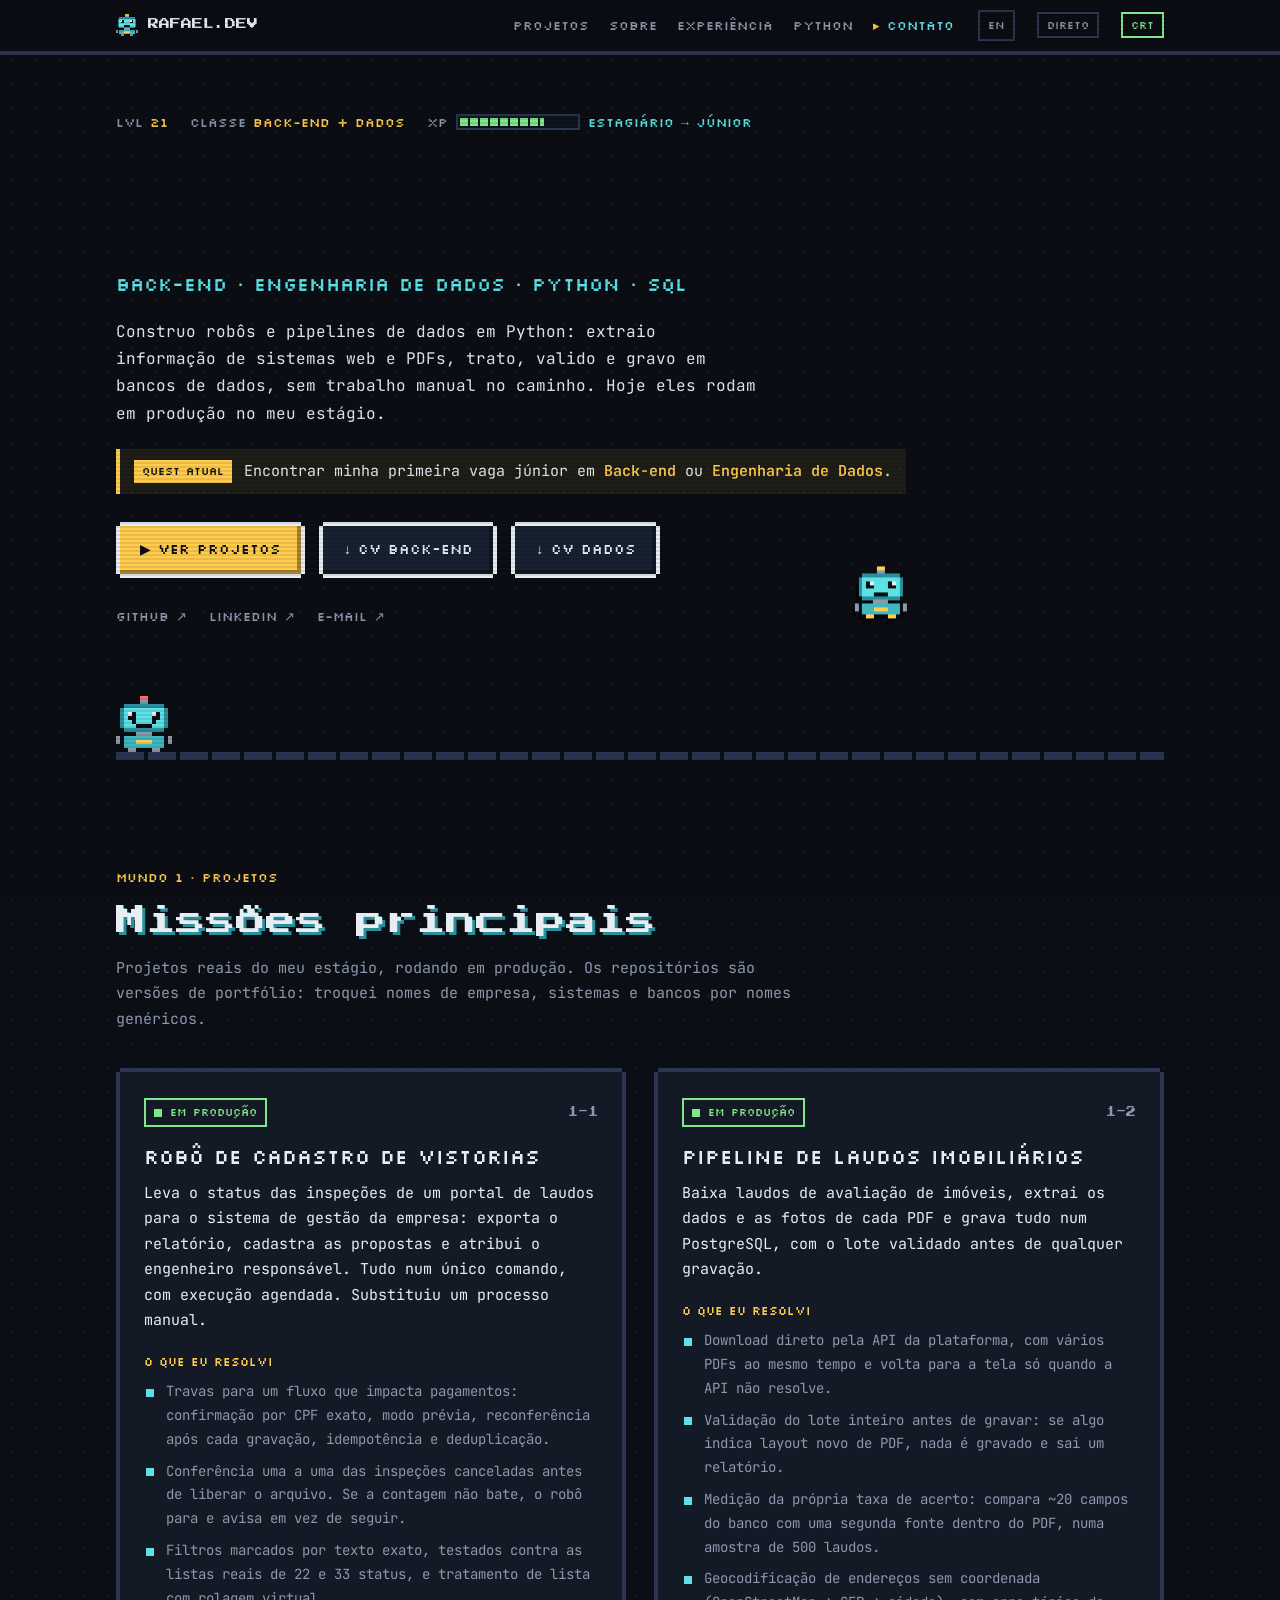
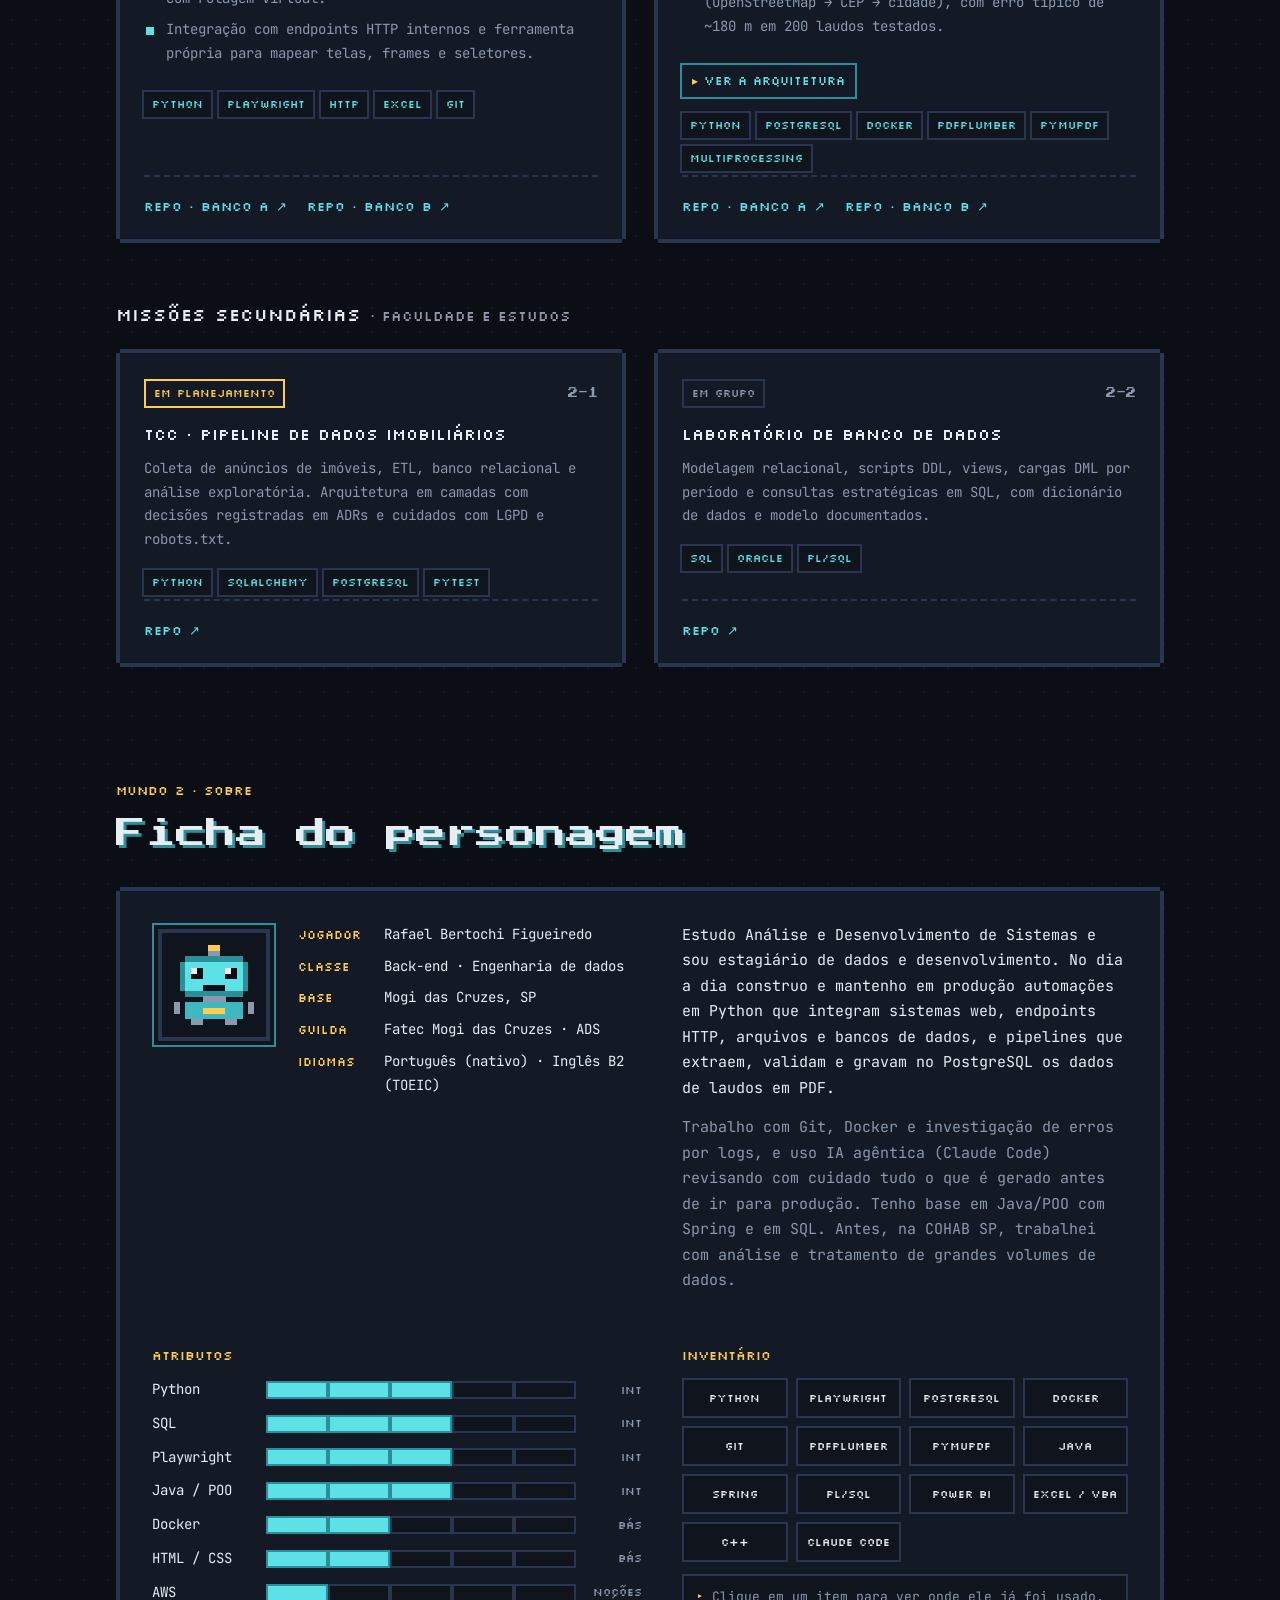
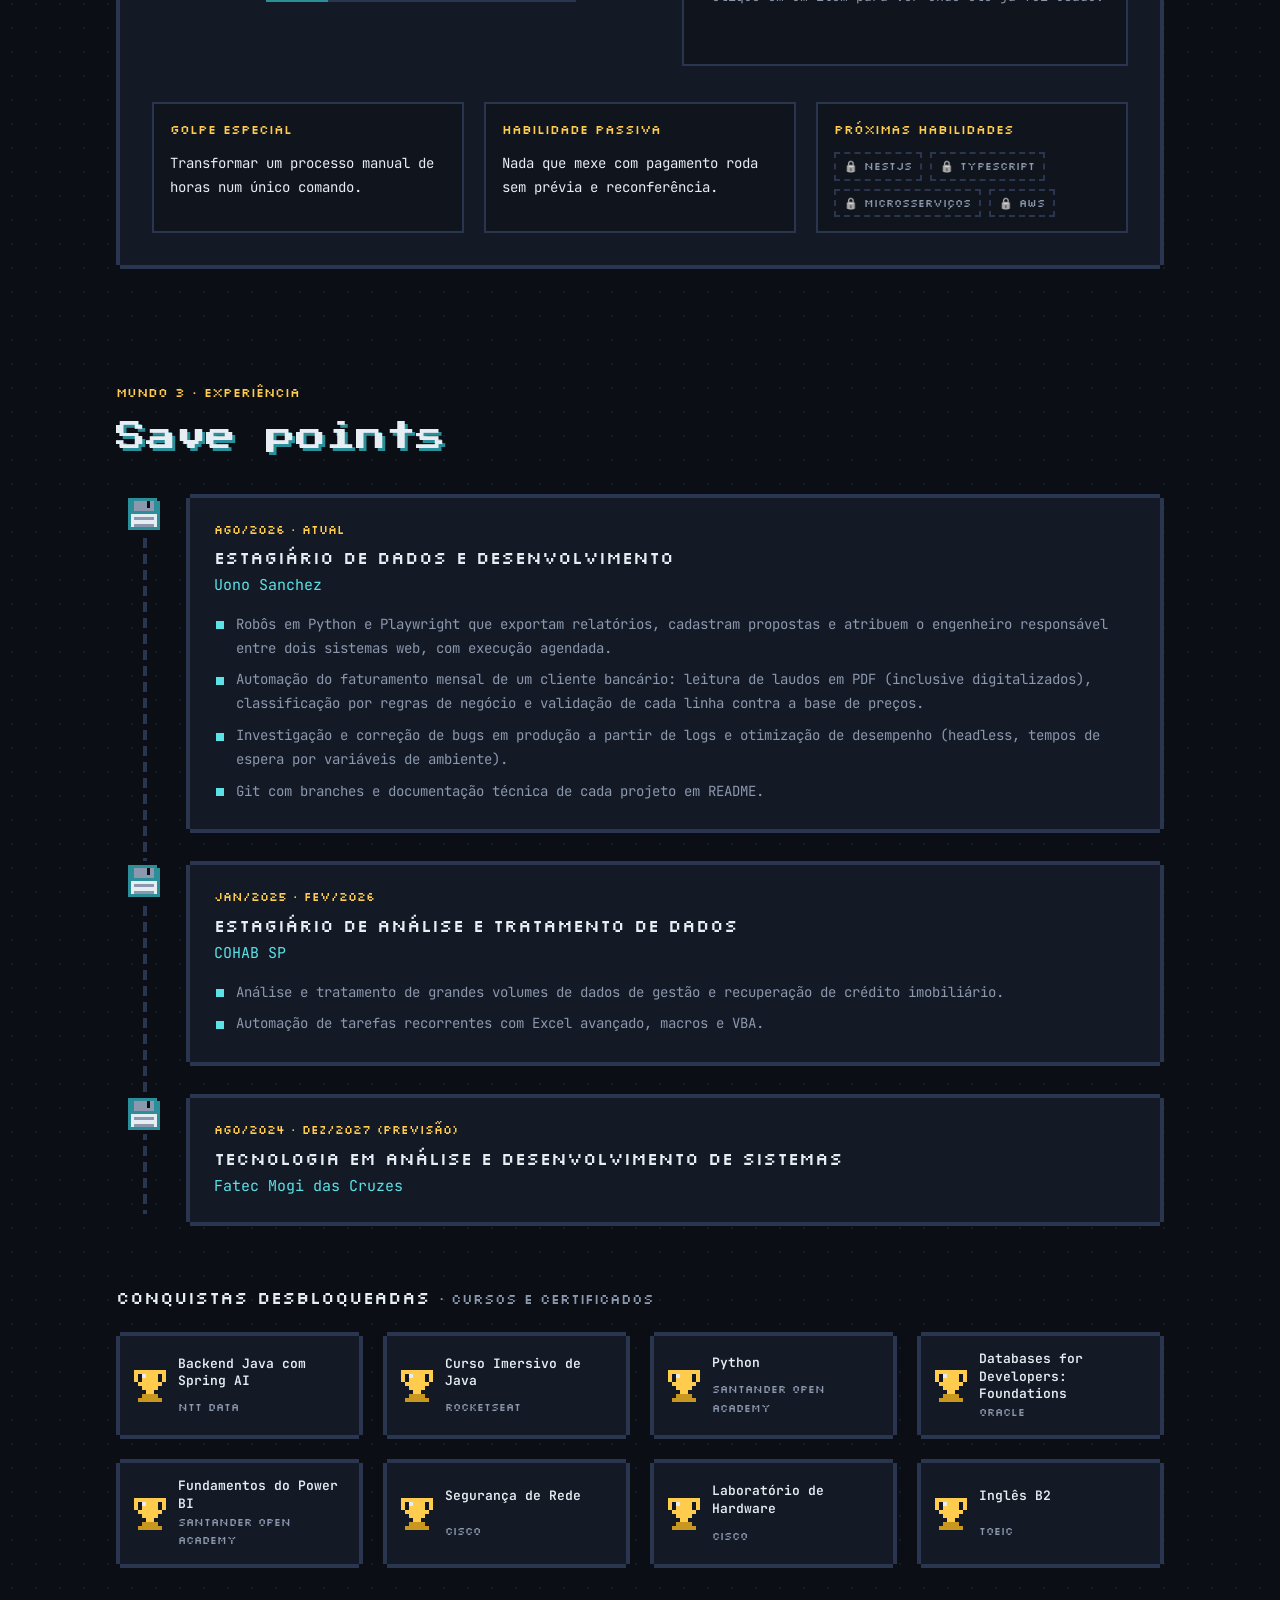
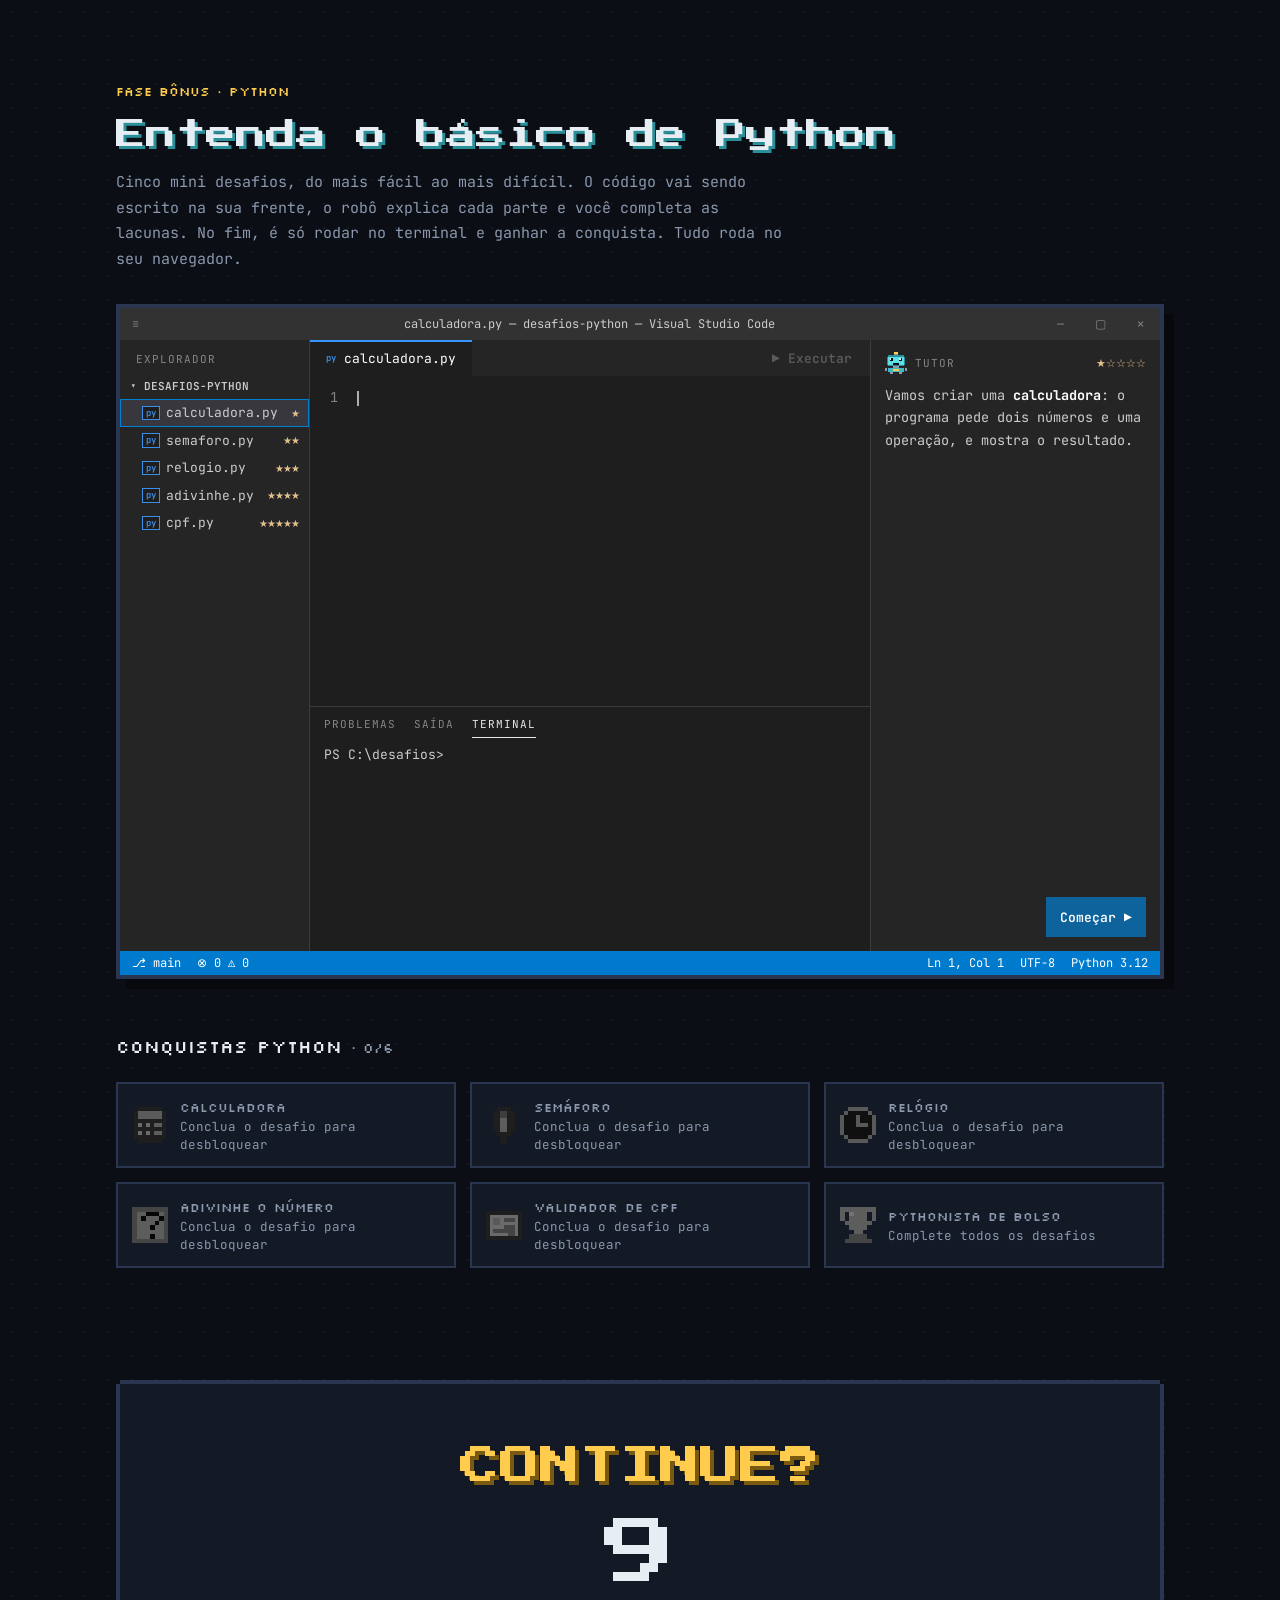
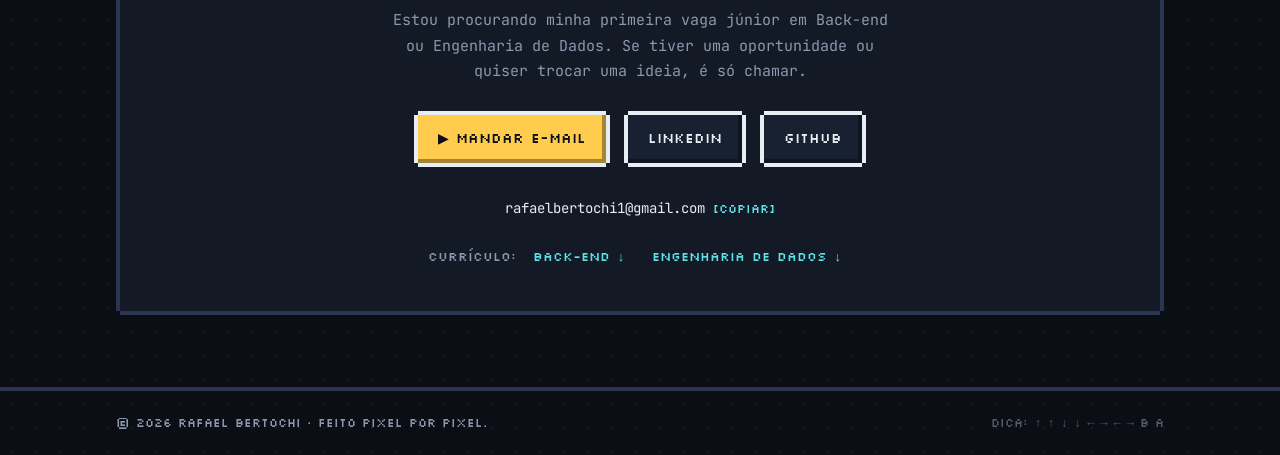
==== commit 89c6e679: "CVs com experiências mais enxutas e TCC sem fase" ====
--- a/index.html
+++ b/index.html
@@ -24,10 +24,10 @@
   <link rel="preconnect" href="https://fonts.googleapis.com">
   <link rel="preconnect" href="https://fonts.gstatic.com" crossorigin>
   <link href="https://fonts.googleapis.com/css2?family=JetBrains+Mono:wght@400;600&family=Press+Start+2P&family=Silkscreen&display=swap" rel="stylesheet">
-  <link rel="stylesheet" href="css/style.css?v=20261006151657">
-  <link rel="stylesheet" href="css/quest.css?v=20261006151657">
-  <link rel="stylesheet" href="css/companion.css?v=20261006151657">
-  <link rel="stylesheet" href="css/cursor.css?v=20261006151657">
+  <link rel="stylesheet" href="css/style.css?v=20261006152023">
+  <link rel="stylesheet" href="css/quest.css?v=20261006152023">
+  <link rel="stylesheet" href="css/companion.css?v=20261006152023">
+  <link rel="stylesheet" href="css/cursor.css?v=20261006152023">
   <script>
     document.documentElement.classList.add('js');
     try { if (localStorage.getItem('rbf-direto') === '1') document.documentElement.classList.add('direto'); } catch (e) {}
@@ -492,11 +492,11 @@
 
   <div class="mc" id="mcToasts" aria-live="polite"></div>
 
-  <script src="js/main.js?v=20261006151657"></script>
-  <script src="js/name.js?v=20261006151657"></script>
-  <script src="js/build.js?v=20261006151657"></script>
-  <script src="js/quest.js?v=20261006151657"></script>
-  <script src="js/companion.js?v=20261006151657"></script>
-  <script src="js/cursor.js?v=20261006151657"></script>
+  <script src="js/main.js?v=20261006152023"></script>
+  <script src="js/name.js?v=20261006152023"></script>
+  <script src="js/build.js?v=20261006152023"></script>
+  <script src="js/quest.js?v=20261006152023"></script>
+  <script src="js/companion.js?v=20261006152023"></script>
+  <script src="js/cursor.js?v=20261006152023"></script>
 </body>
 </html>
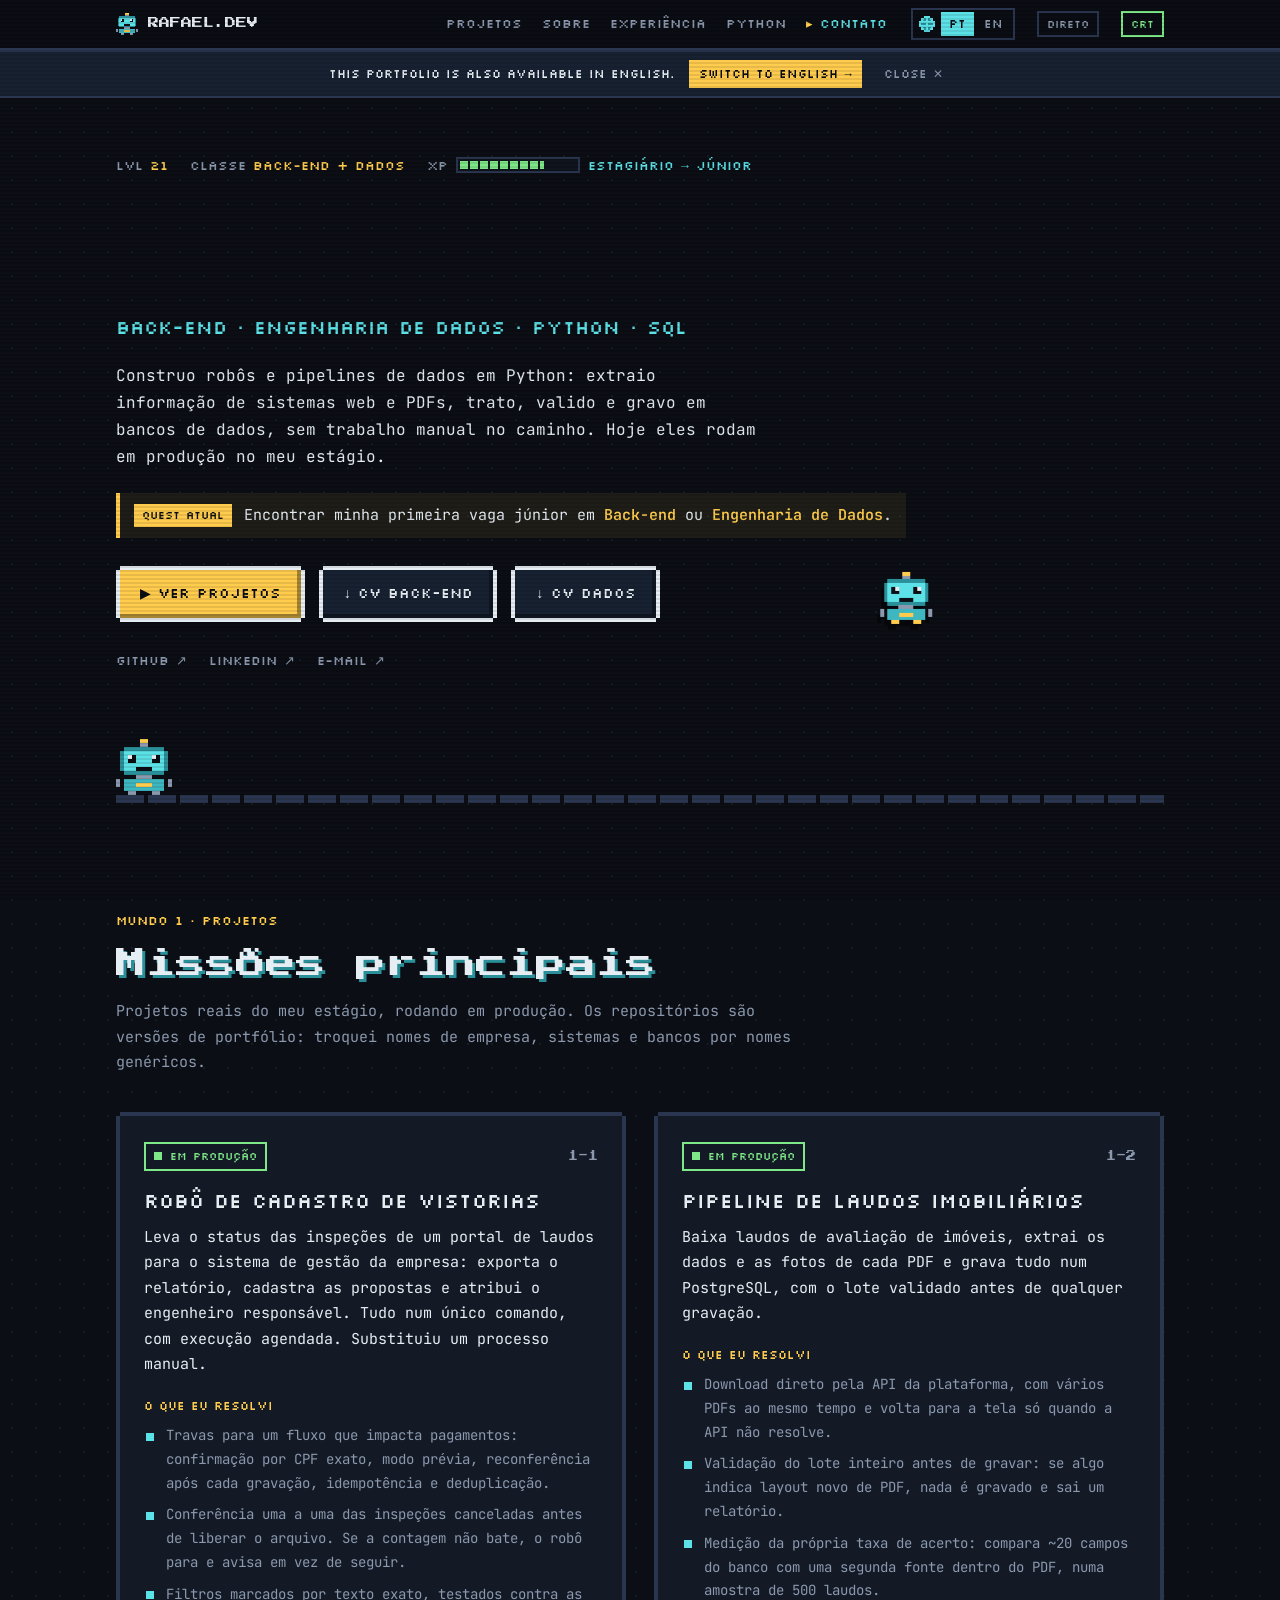
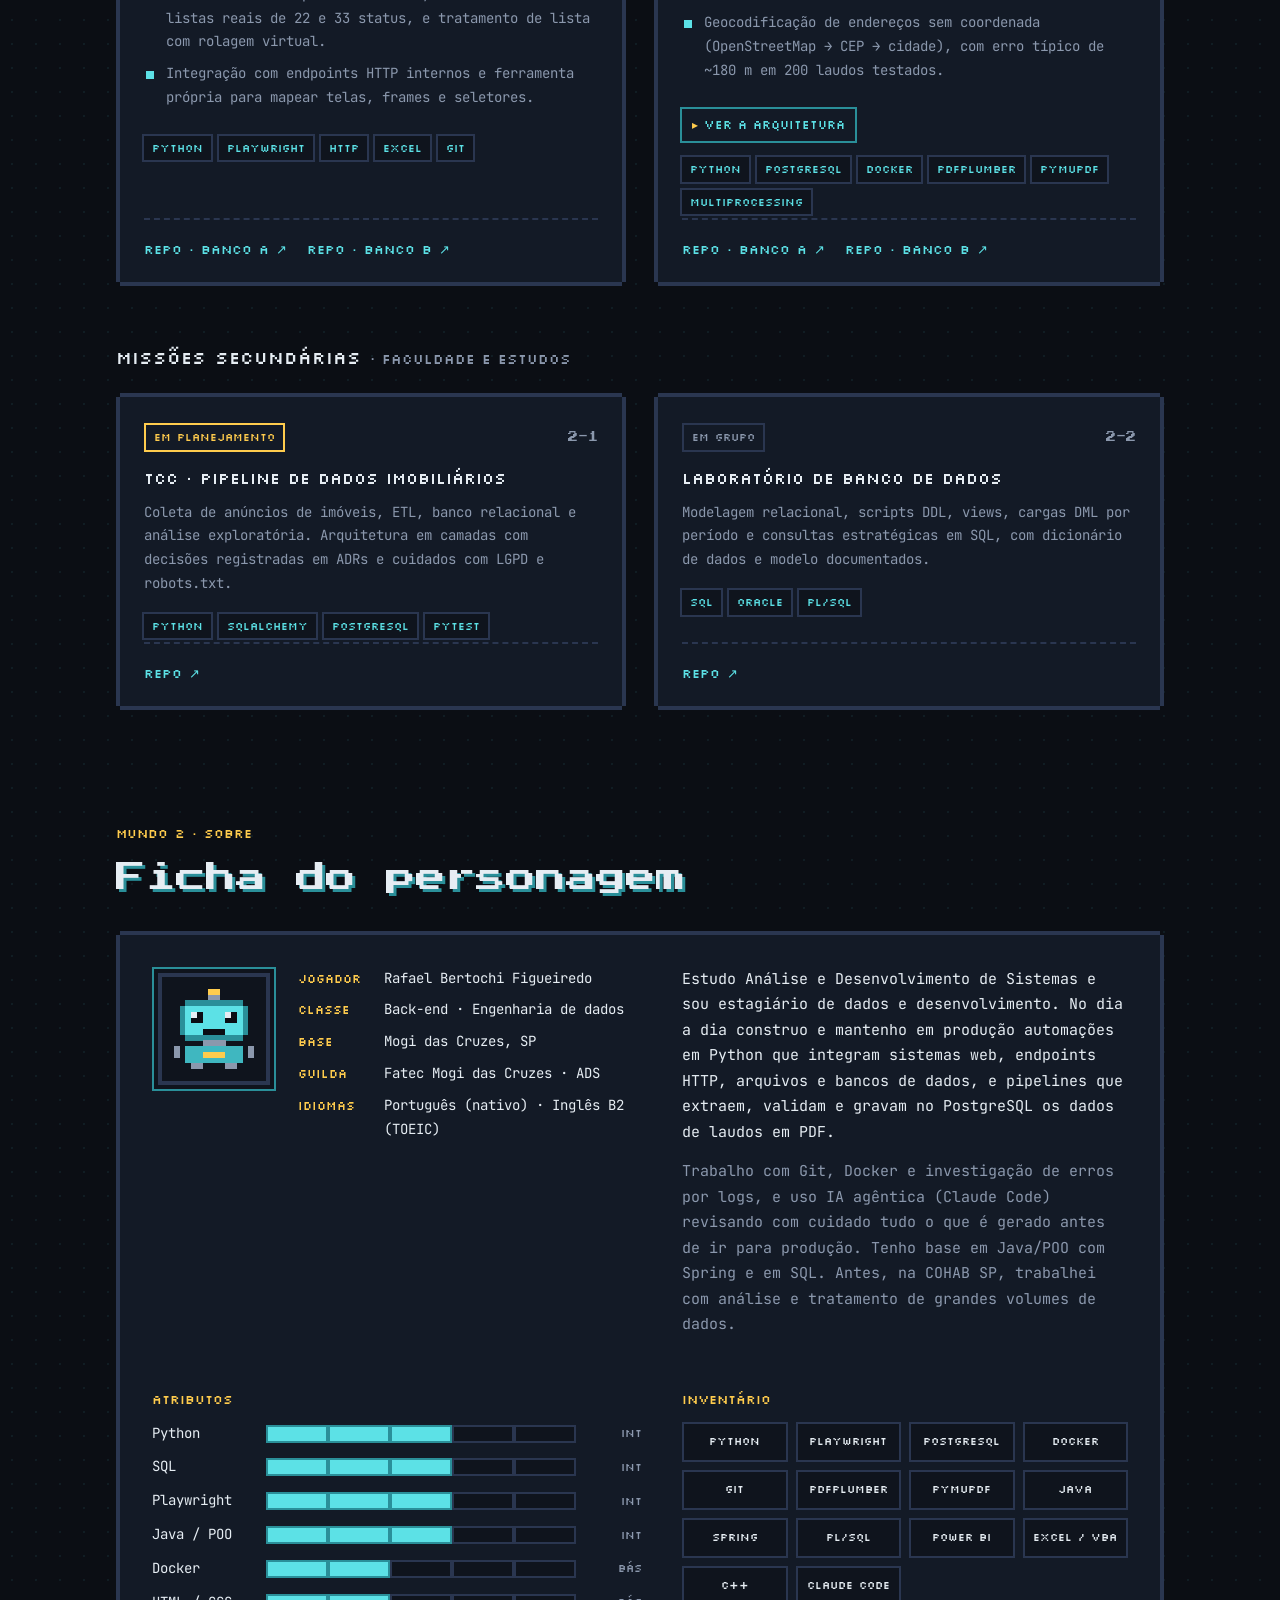
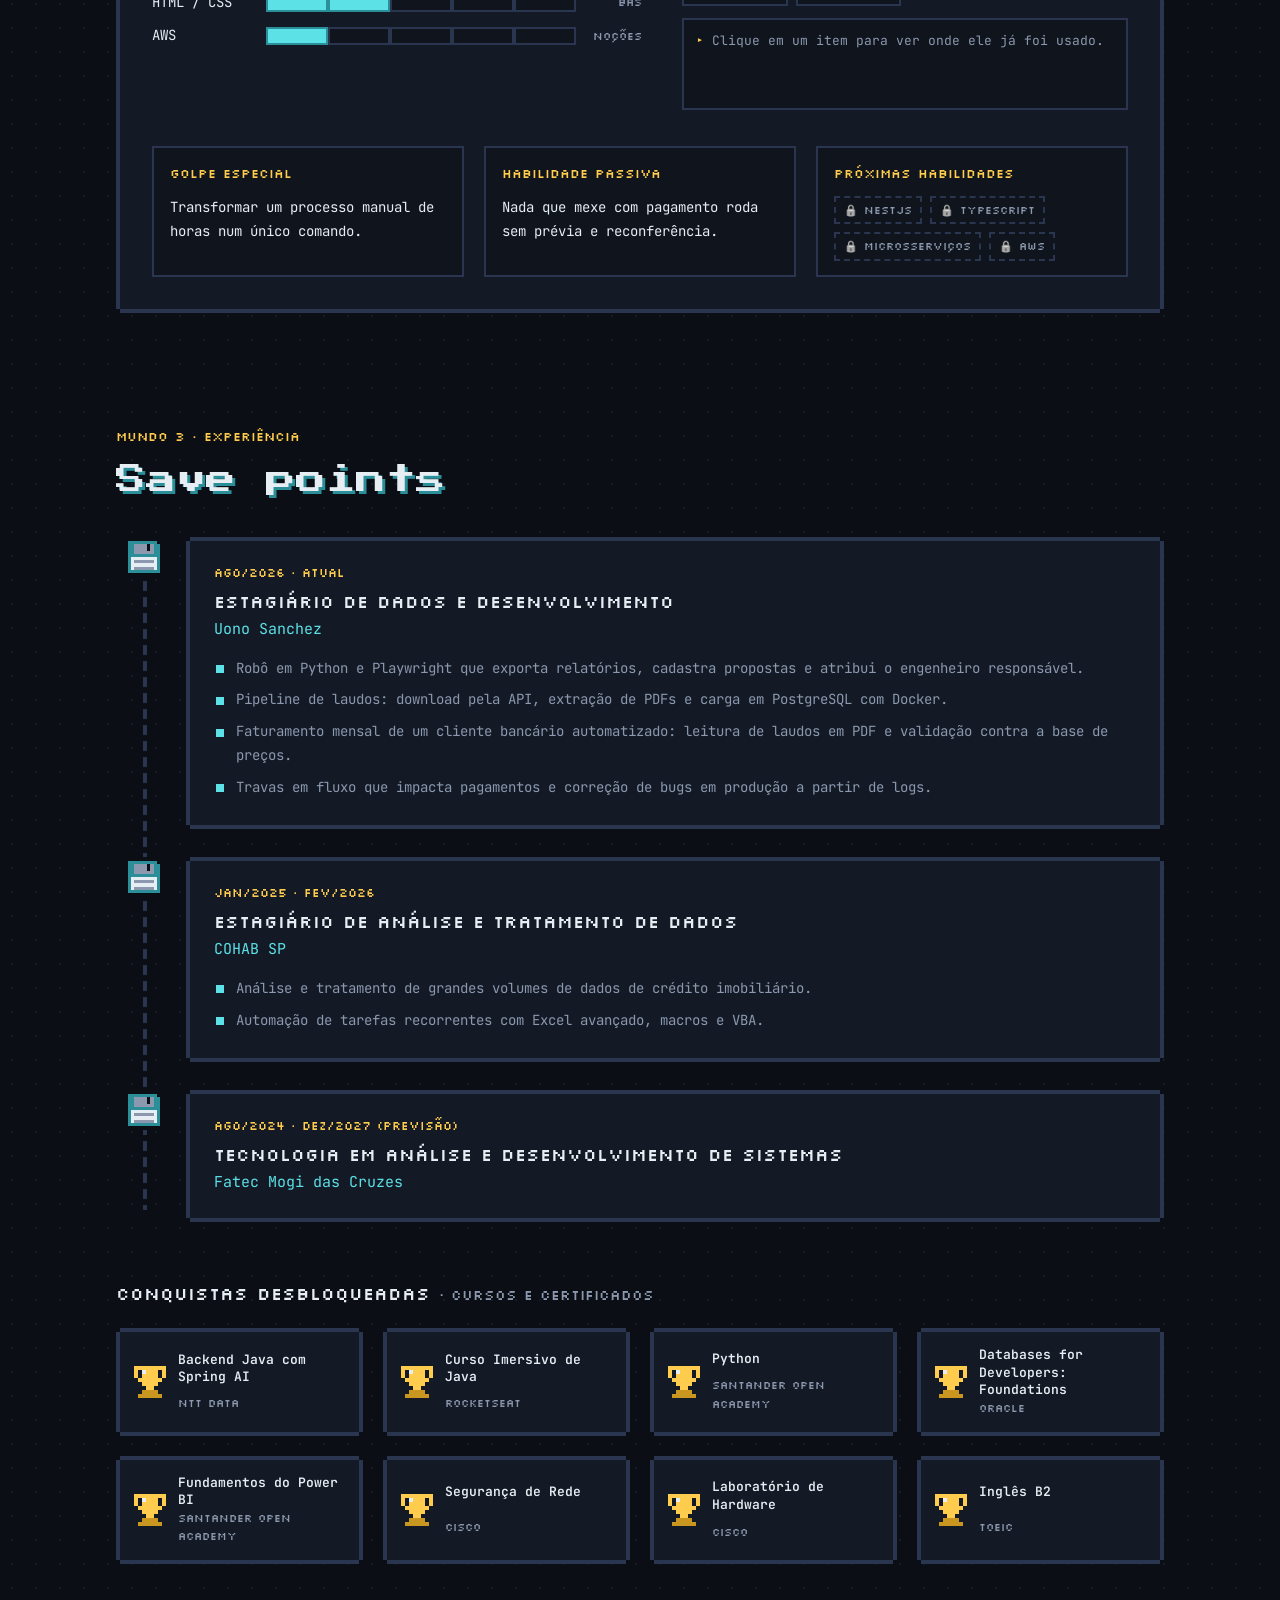
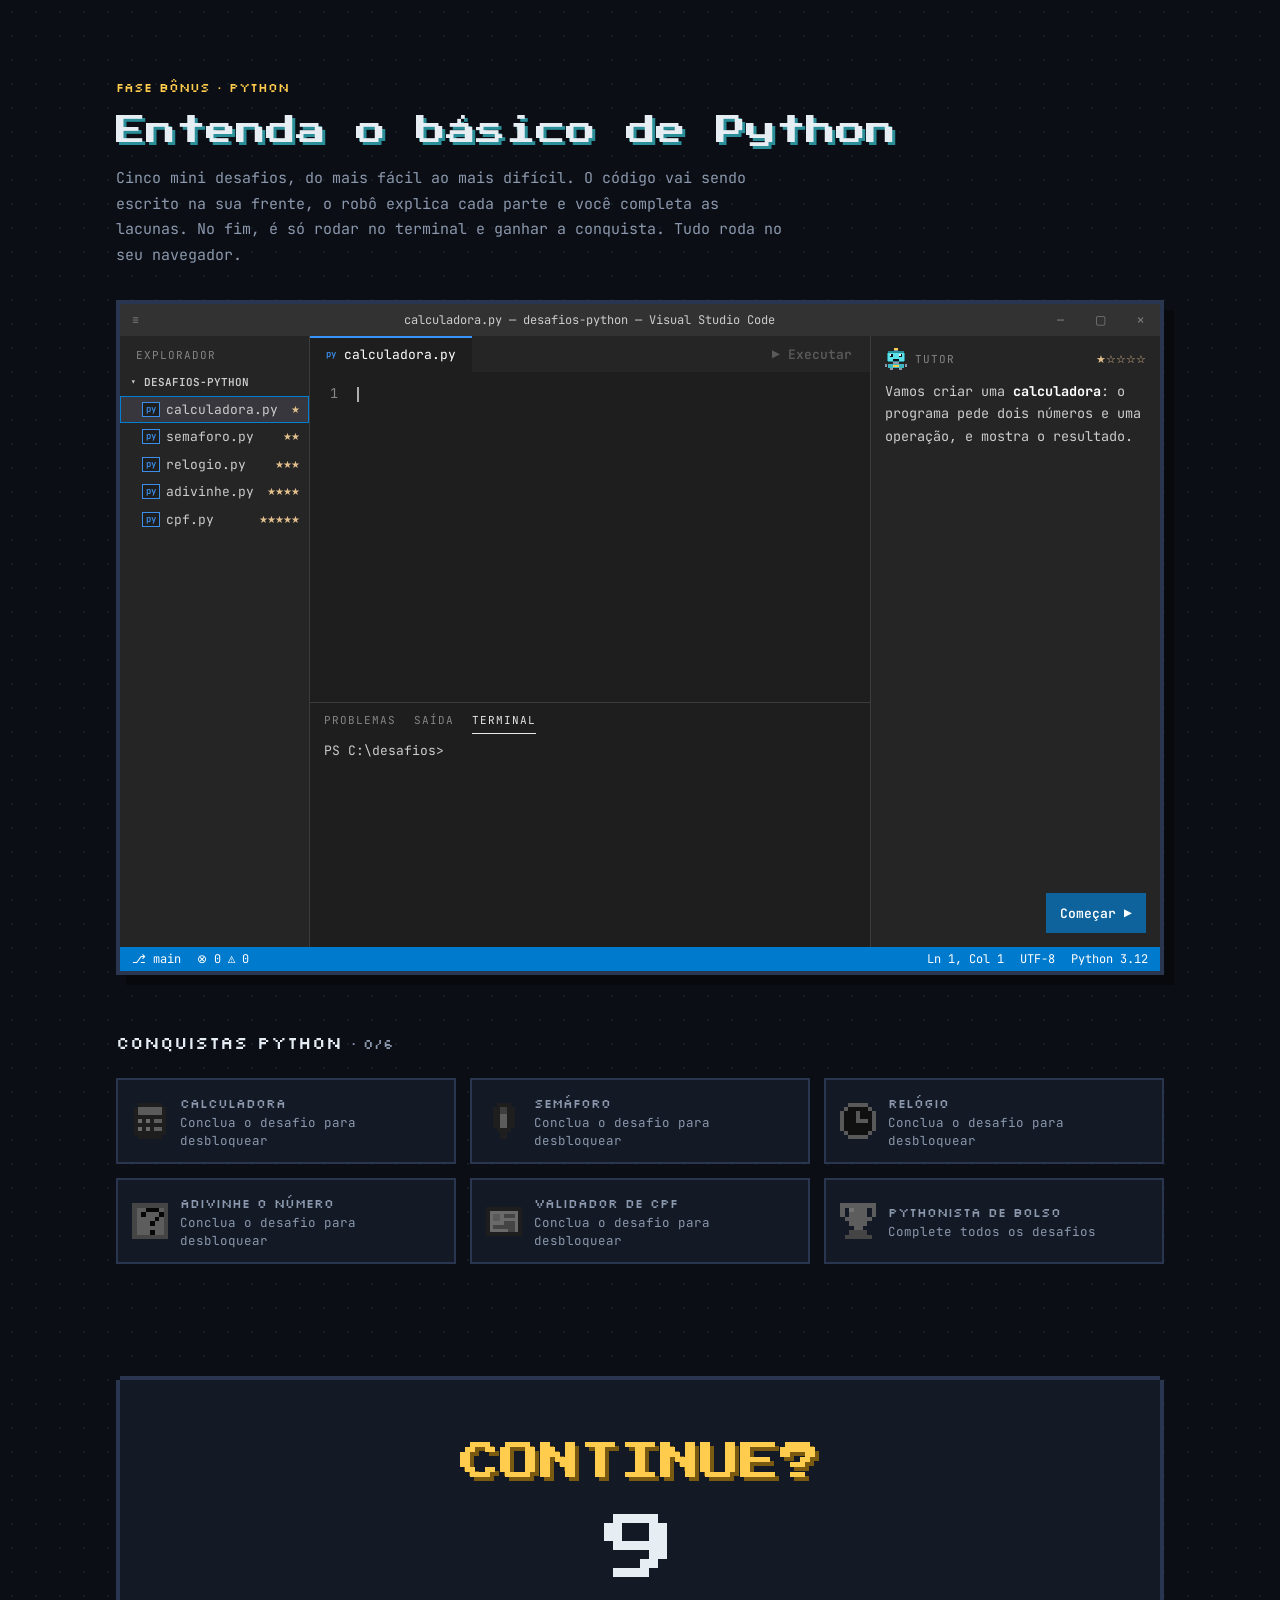
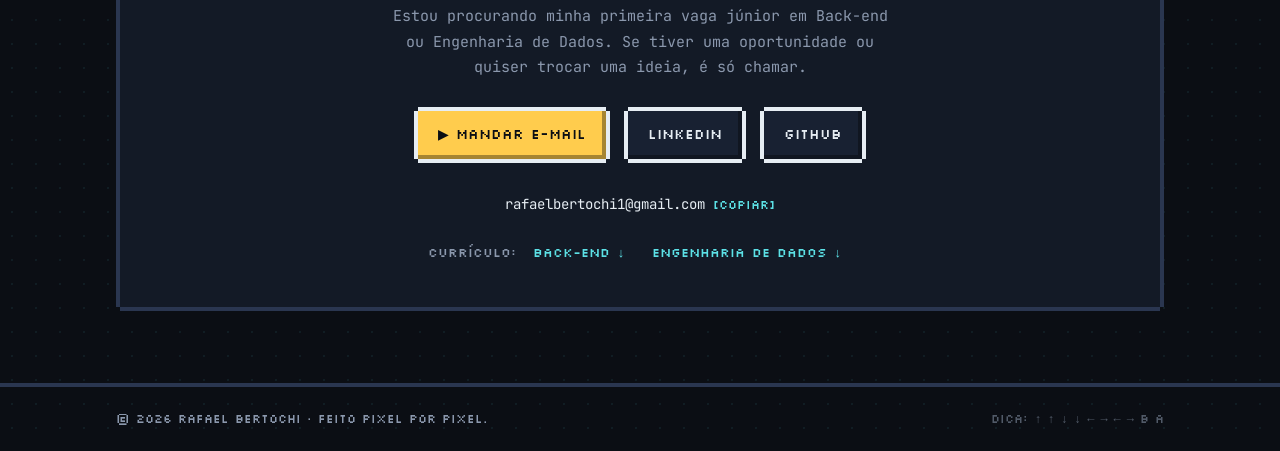
==== commit fac0bbae: "Seletor de idioma mais claro, sugestão de idioma e experiência enxuta no site" ====
--- a/index.html
+++ b/index.html
@@ -24,10 +24,10 @@
   <link rel="preconnect" href="https://fonts.googleapis.com">
   <link rel="preconnect" href="https://fonts.gstatic.com" crossorigin>
   <link href="https://fonts.googleapis.com/css2?family=JetBrains+Mono:wght@400;600&family=Press+Start+2P&family=Silkscreen&display=swap" rel="stylesheet">
-  <link rel="stylesheet" href="css/style.css?v=20261006152023">
-  <link rel="stylesheet" href="css/quest.css?v=20261006152023">
-  <link rel="stylesheet" href="css/companion.css?v=20261006152023">
-  <link rel="stylesheet" href="css/cursor.css?v=20261006152023">
+  <link rel="stylesheet" href="css/style.css?v=20261006152239">
+  <link rel="stylesheet" href="css/quest.css?v=20261006152239">
+  <link rel="stylesheet" href="css/companion.css?v=20261006152239">
+  <link rel="stylesheet" href="css/cursor.css?v=20261006152239">
   <script>
     document.documentElement.classList.add('js');
     try { if (localStorage.getItem('rbf-direto') === '1') document.documentElement.classList.add('direto'); } catch (e) {}
@@ -57,7 +57,11 @@
           <li><a href="#contato">Contato</a></li>
         </ul>
       </nav>
-      <a class="nav__crt nav__lang" href="en/" hreflang="en" lang="en" title="English version">EN</a>
+      <div class="lang" role="group" aria-label="Idioma / Language">
+        <span class="lang__globe" data-sprite="globe" aria-hidden="true"></span>
+        <span class="lang__opt is-on" aria-current="page" title="Português (página atual)">PT</span>
+        <a class="lang__opt" href="en/" hreflang="en" lang="en" title="English" data-lang="en">EN</a>
+      </div>
       <button class="nav__crt nav__direct" id="directToggle" type="button" aria-pressed="false" title="Modo direto: desliga a abertura, as montagens e os robôs para ler tudo na hora">DIRETO</button>
       <button class="nav__crt" id="crtToggle" type="button" aria-pressed="true" title="Liga/desliga o efeito de tela antiga">CRT</button>
     </div>
@@ -333,10 +337,10 @@
               <h3 class="save__role">Estagiário de Dados e Desenvolvimento</h3>
               <p class="save__org">Uono Sanchez</p>
               <ul class="list">
-                <li>Robôs em Python e Playwright que exportam relatórios, cadastram propostas e atribuem o engenheiro responsável entre dois sistemas web, com execução agendada.</li>
-                <li>Automação do faturamento mensal de um cliente bancário: leitura de laudos em PDF (inclusive digitalizados), classificação por regras de negócio e validação de cada linha contra a base de preços.</li>
-                <li>Investigação e correção de bugs em produção a partir de logs e otimização de desempenho (headless, tempos de espera por variáveis de ambiente).</li>
-                <li>Git com branches e documentação técnica de cada projeto em README.</li>
+                <li>Robô em Python e Playwright que exporta relatórios, cadastra propostas e atribui o engenheiro responsável.</li>
+                <li>Pipeline de laudos: download pela API, extração de PDFs e carga em PostgreSQL com Docker.</li>
+                <li>Faturamento mensal de um cliente bancário automatizado: leitura de laudos em PDF e validação contra a base de preços.</li>
+                <li>Travas em fluxo que impacta pagamentos e correção de bugs em produção a partir de logs.</li>
               </ul>
             </div>
           </li>
@@ -348,7 +352,7 @@
               <h3 class="save__role">Estagiário de Análise e Tratamento de Dados</h3>
               <p class="save__org">COHAB SP</p>
               <ul class="list">
-                <li>Análise e tratamento de grandes volumes de dados de gestão e recuperação de crédito imobiliário.</li>
+                <li>Análise e tratamento de grandes volumes de dados de crédito imobiliário.</li>
                 <li>Automação de tarefas recorrentes com Excel avançado, macros e VBA.</li>
               </ul>
             </div>
@@ -492,11 +496,11 @@
 
   <div class="mc" id="mcToasts" aria-live="polite"></div>
 
-  <script src="js/main.js?v=20261006152023"></script>
-  <script src="js/name.js?v=20261006152023"></script>
-  <script src="js/build.js?v=20261006152023"></script>
-  <script src="js/quest.js?v=20261006152023"></script>
-  <script src="js/companion.js?v=20261006152023"></script>
-  <script src="js/cursor.js?v=20261006152023"></script>
+  <script src="js/main.js?v=20261006152239"></script>
+  <script src="js/name.js?v=20261006152239"></script>
+  <script src="js/build.js?v=20261006152239"></script>
+  <script src="js/quest.js?v=20261006152239"></script>
+  <script src="js/companion.js?v=20261006152239"></script>
+  <script src="js/cursor.js?v=20261006152239"></script>
 </body>
 </html>
--- a/css/style.css
+++ b/css/style.css
@@ -164,8 +164,45 @@
 }
 .nav__crt[aria-pressed="true"] { color: var(--green); border-color: var(--green); }
 .nav__direct { margin-left: 8px; }
-.nav__lang { margin-left: 8px; text-decoration: none; }
-.nav__lang:hover { color: var(--amber); border-color: var(--amber); }
+/* Seletor de idioma: globo + PT | EN, o atual aceso */
+.lang {
+  display: flex;
+  align-items: center;
+  gap: 2px;
+  margin-left: 10px;
+  padding: 2px 2px 2px 6px;
+  box-shadow: 0 0 0 2px var(--line);
+}
+.lang__globe { width: 16px; height: 16px; margin-right: 4px; }
+.lang__opt {
+  font-family: var(--font-label);
+  font-size: 12px;
+  line-height: 1;
+  padding: 6px 8px;
+  color: var(--muted);
+  text-decoration: none;
+}
+.lang__opt.is-on { background: var(--cyan); color: var(--ink); }
+a.lang__opt:hover, a.lang__opt:focus-visible { color: var(--ink); background: var(--amber); }
+
+/* Faixa que sugere o outro idioma (aparece uma vez) */
+.langhint {
+  display: flex;
+  align-items: center;
+  justify-content: center;
+  flex-wrap: wrap;
+  gap: 6px 14px;
+  padding: 8px var(--gutter);
+  background: var(--panel-2);
+  border-bottom: 2px solid var(--line);
+  font-family: var(--font-label);
+  font-size: 12px;
+  text-transform: uppercase;
+  color: var(--text);
+}
+.langhint a { color: var(--ink); background: var(--amber); padding: 4px 10px; text-decoration: none; }
+.langhint button { border: 0; background: none; color: var(--muted); font: inherit; padding: 4px 8px; }
+.langhint button:hover { color: var(--red); }
 .nav__crt + .nav__crt { margin-left: 6px; }
 /* Modo direto: tudo aparece na hora */
 .direto .reveal { opacity: 1 !important; transform: none !important; }
@@ -801,6 +838,8 @@
   .nav nav::-webkit-scrollbar { display: none; }
   .nav__links { justify-content: space-between; gap: 8px; }
   .nav__links a { font-size: 12px; white-space: nowrap; }
+  .nav__logo span:last-child { display: none; } /* no celular, só o robozinho: sobra espaço para os botões */
+  .lang { margin-left: auto; }
   .nav__links a.is-active::before { content: none; }
 }
 
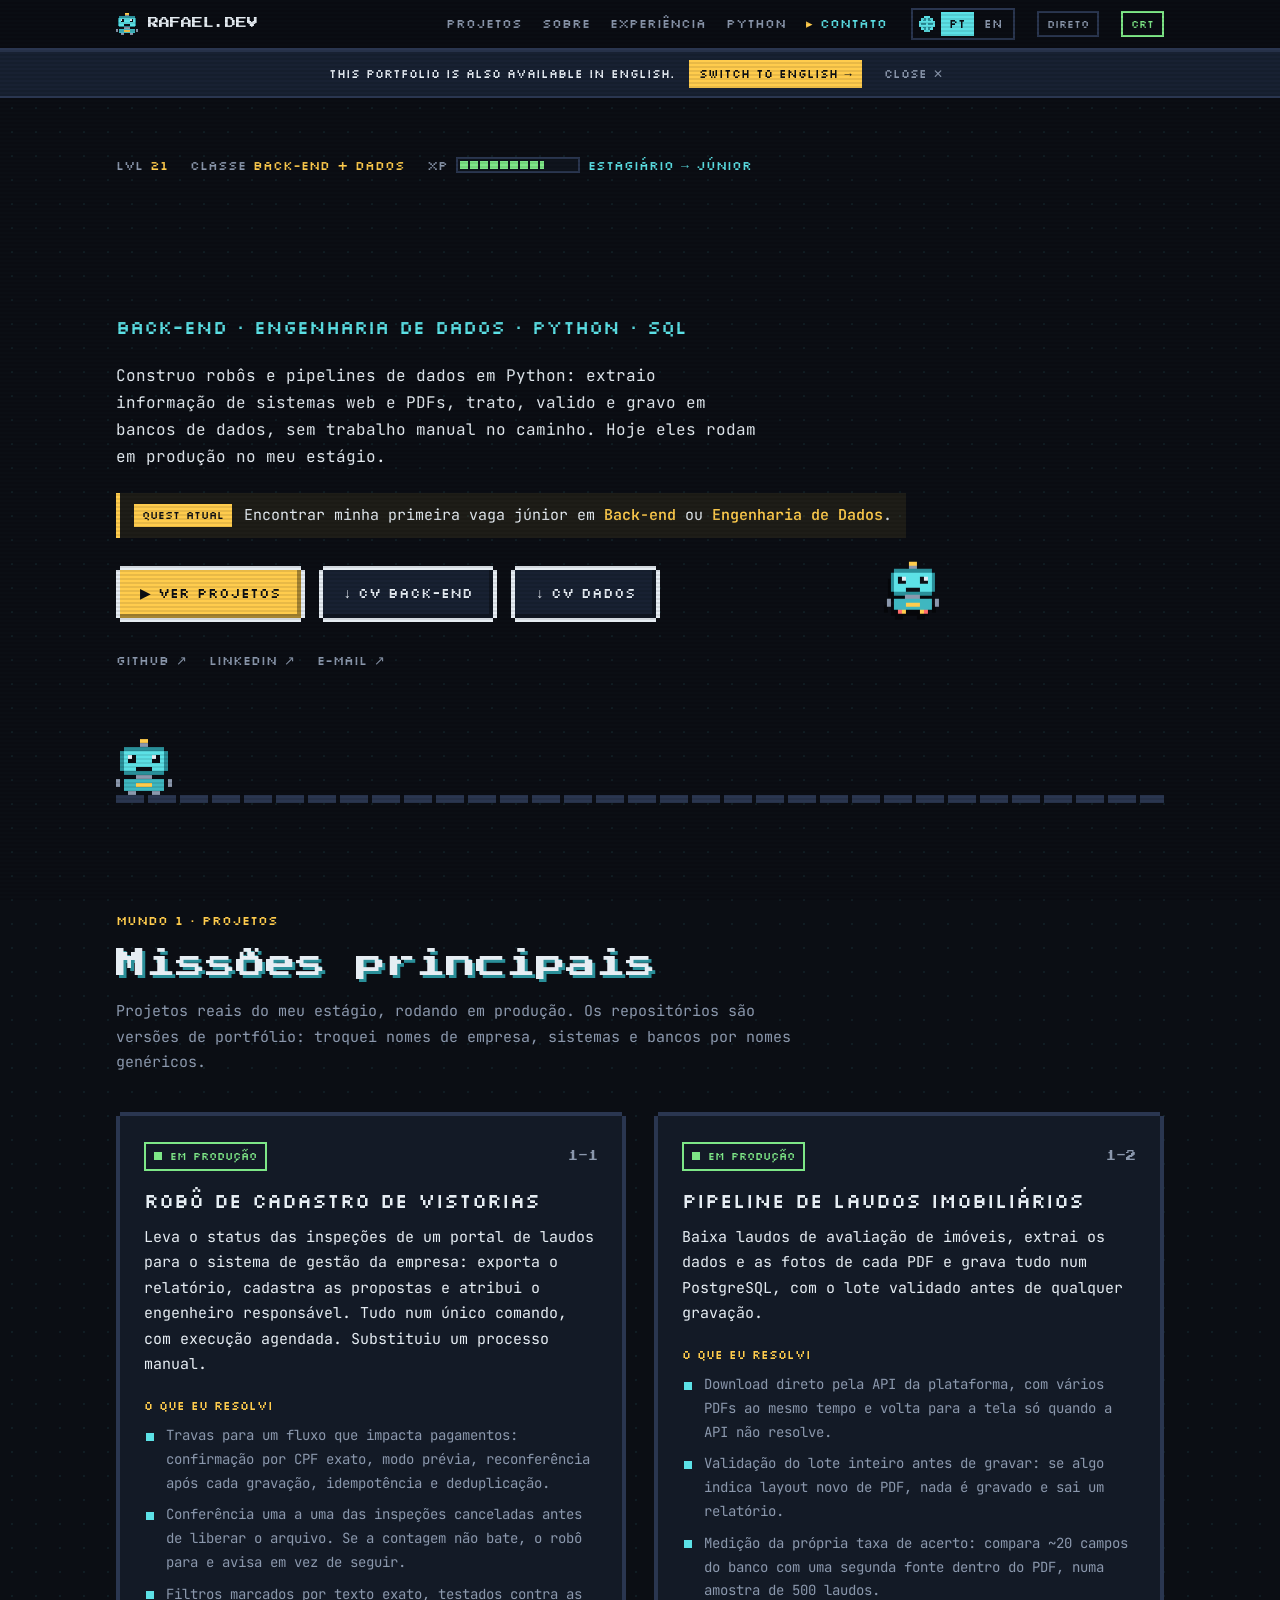
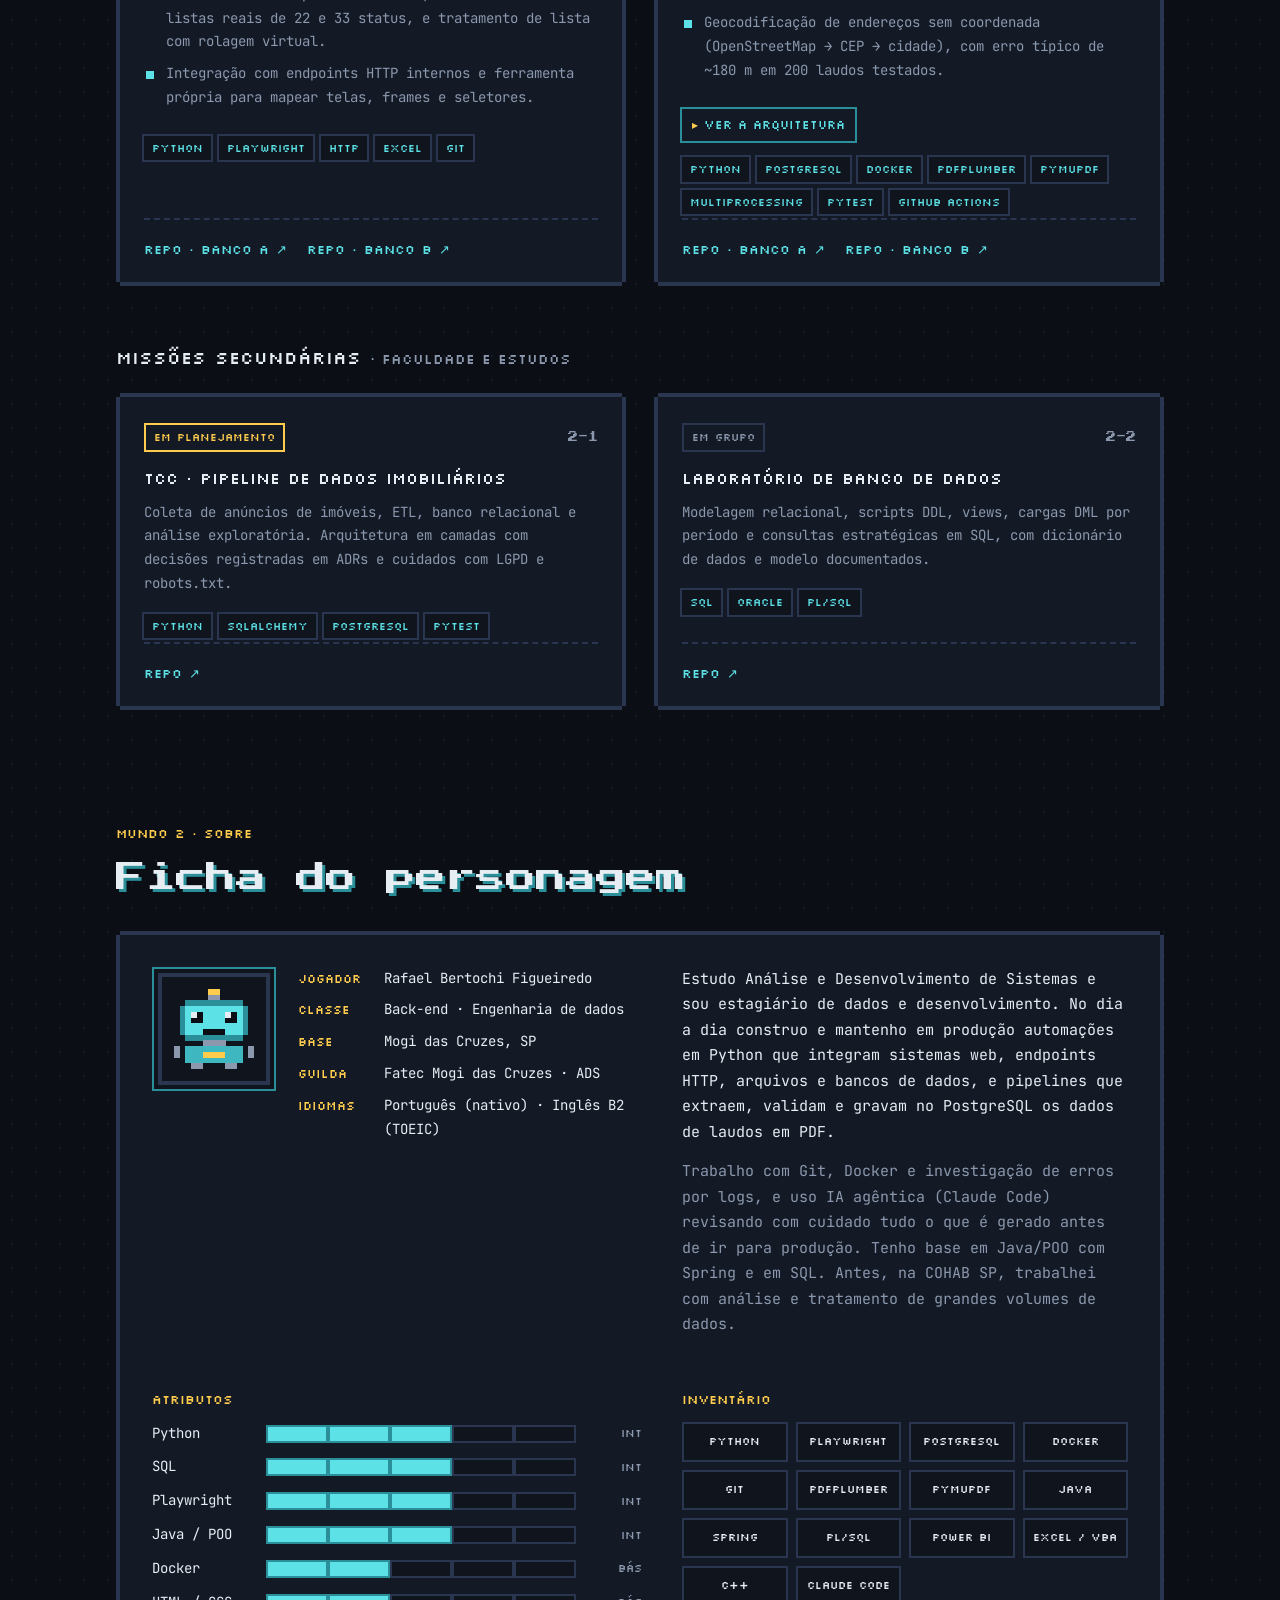
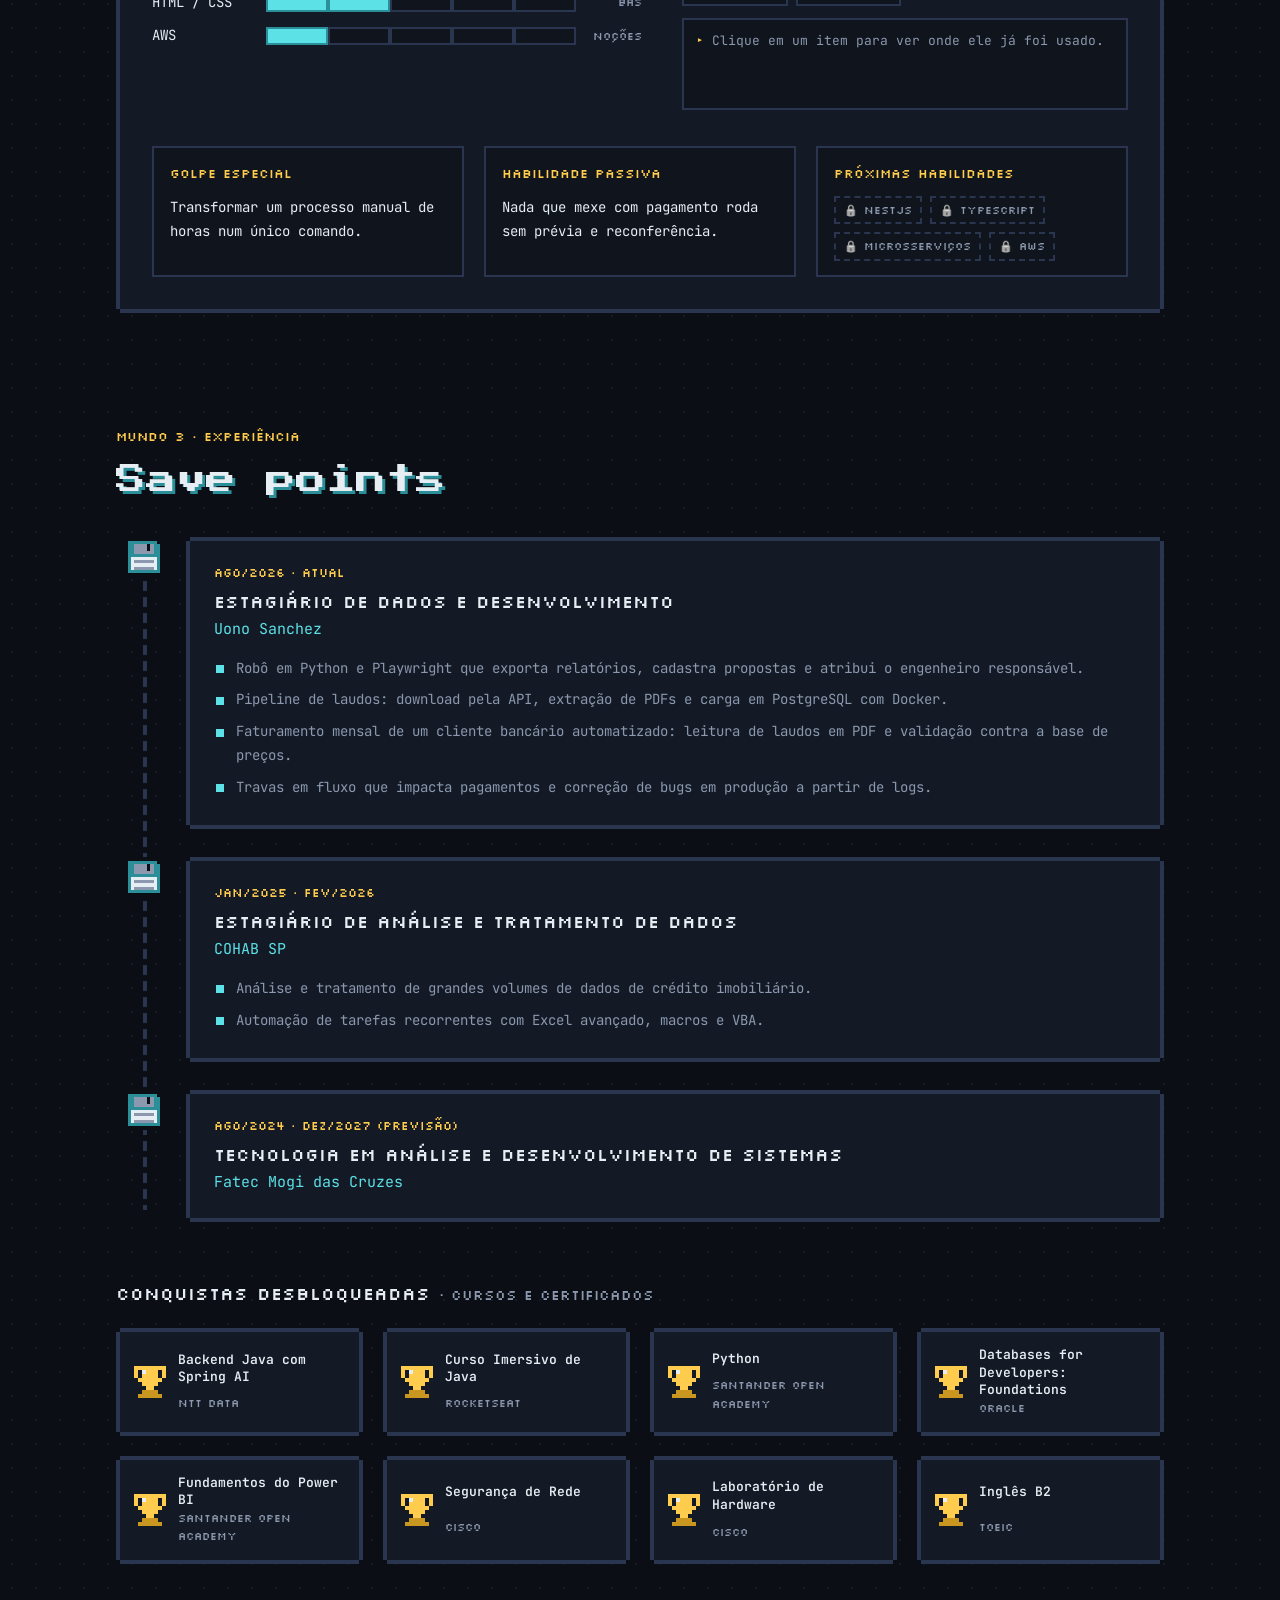
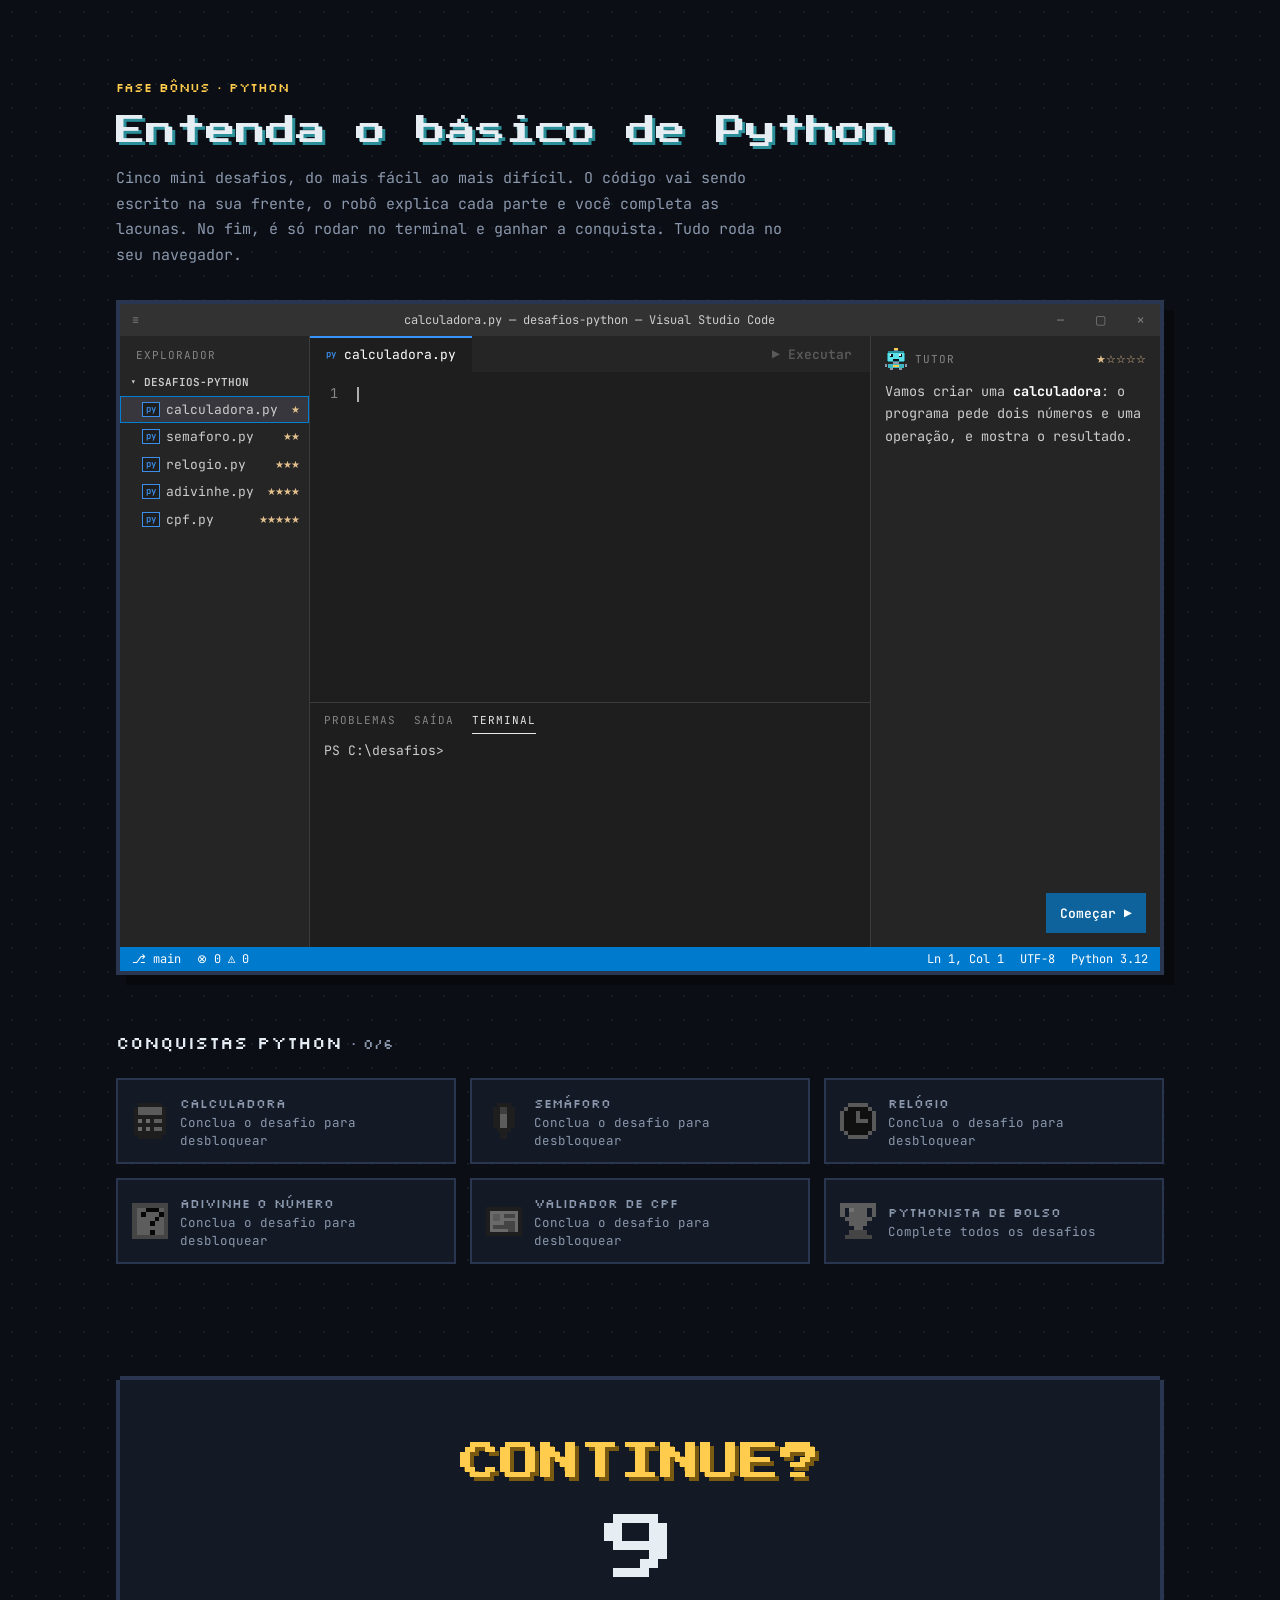
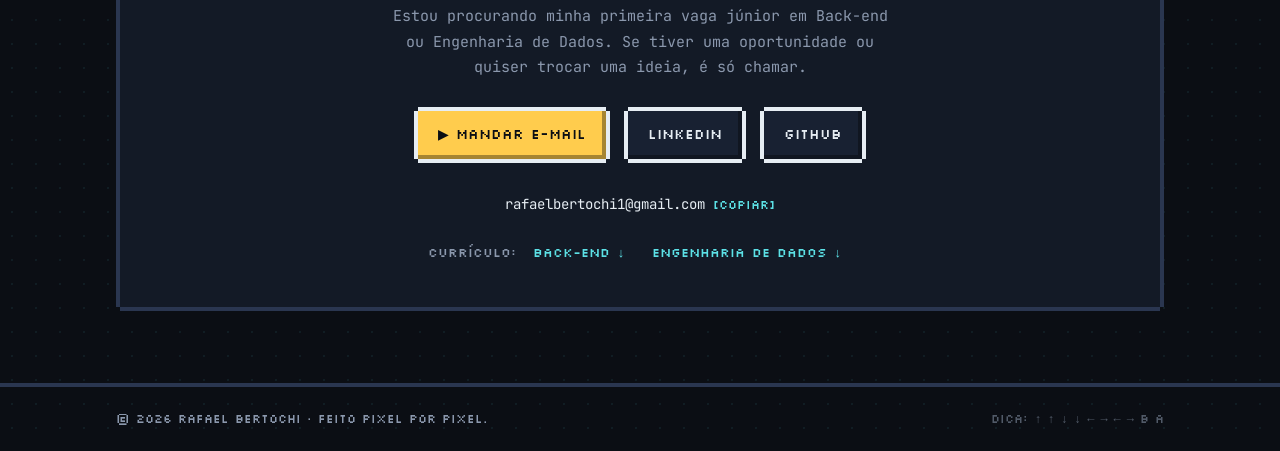
==== commit 7900685e: "Card da pipeline mostra testes e CI" ====
--- a/index.html
+++ b/index.html
@@ -24,10 +24,10 @@
   <link rel="preconnect" href="https://fonts.googleapis.com">
   <link rel="preconnect" href="https://fonts.gstatic.com" crossorigin>
   <link href="https://fonts.googleapis.com/css2?family=JetBrains+Mono:wght@400;600&family=Press+Start+2P&family=Silkscreen&display=swap" rel="stylesheet">
-  <link rel="stylesheet" href="css/style.css?v=20261006152239">
-  <link rel="stylesheet" href="css/quest.css?v=20261006152239">
-  <link rel="stylesheet" href="css/companion.css?v=20261006152239">
-  <link rel="stylesheet" href="css/cursor.css?v=20261006152239">
+  <link rel="stylesheet" href="css/style.css?v=20261006152814">
+  <link rel="stylesheet" href="css/quest.css?v=20261006152814">
+  <link rel="stylesheet" href="css/companion.css?v=20261006152814">
+  <link rel="stylesheet" href="css/cursor.css?v=20261006152814">
   <script>
     document.documentElement.classList.add('js');
     try { if (localStorage.getItem('rbf-direto') === '1') document.documentElement.classList.add('direto'); } catch (e) {}
@@ -193,7 +193,7 @@
               </ul>
             </details>
             <ul class="chips" aria-label="Tecnologias">
-              <li>Python</li><li>PostgreSQL</li><li>Docker</li><li>pdfplumber</li><li>PyMuPDF</li><li>Multiprocessing</li>
+              <li>Python</li><li>PostgreSQL</li><li>Docker</li><li>pdfplumber</li><li>PyMuPDF</li><li>Multiprocessing</li><li>pytest</li><li>GitHub Actions</li>
             </ul>
             <div class="card__links">
               <a href="https://github.com/rafaelbertochi1/pipeline-laudos-banco-a" target="_blank" rel="noopener" data-goatcounter-click="repo-pipeline-laudos-banco-a">Repo · Banco A ↗</a>
@@ -496,11 +496,11 @@
 
   <div class="mc" id="mcToasts" aria-live="polite"></div>
 
-  <script src="js/main.js?v=20261006152239"></script>
-  <script src="js/name.js?v=20261006152239"></script>
-  <script src="js/build.js?v=20261006152239"></script>
-  <script src="js/quest.js?v=20261006152239"></script>
-  <script src="js/companion.js?v=20261006152239"></script>
-  <script src="js/cursor.js?v=20261006152239"></script>
+  <script src="js/main.js?v=20261006152814"></script>
+  <script src="js/name.js?v=20261006152814"></script>
+  <script src="js/build.js?v=20261006152814"></script>
+  <script src="js/quest.js?v=20261006152814"></script>
+  <script src="js/companion.js?v=20261006152814"></script>
+  <script src="js/cursor.js?v=20261006152814"></script>
 </body>
 </html>
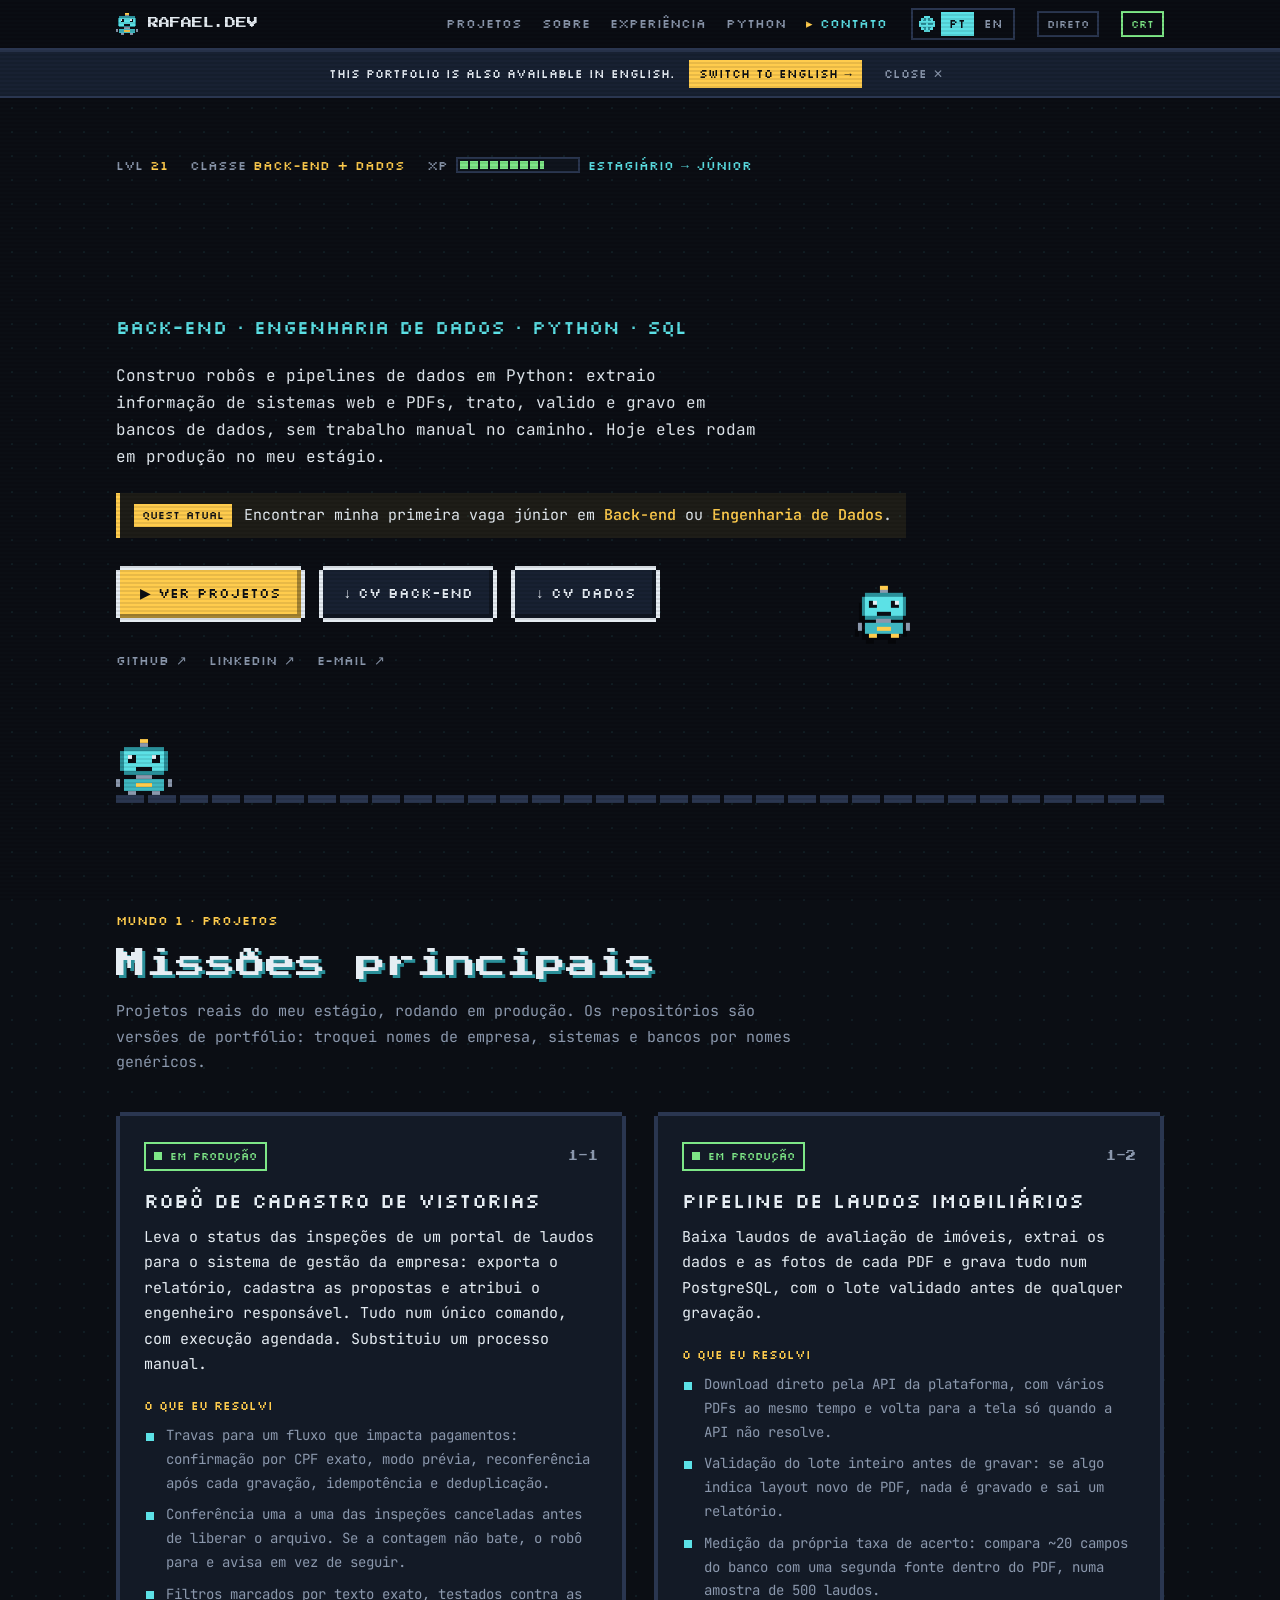
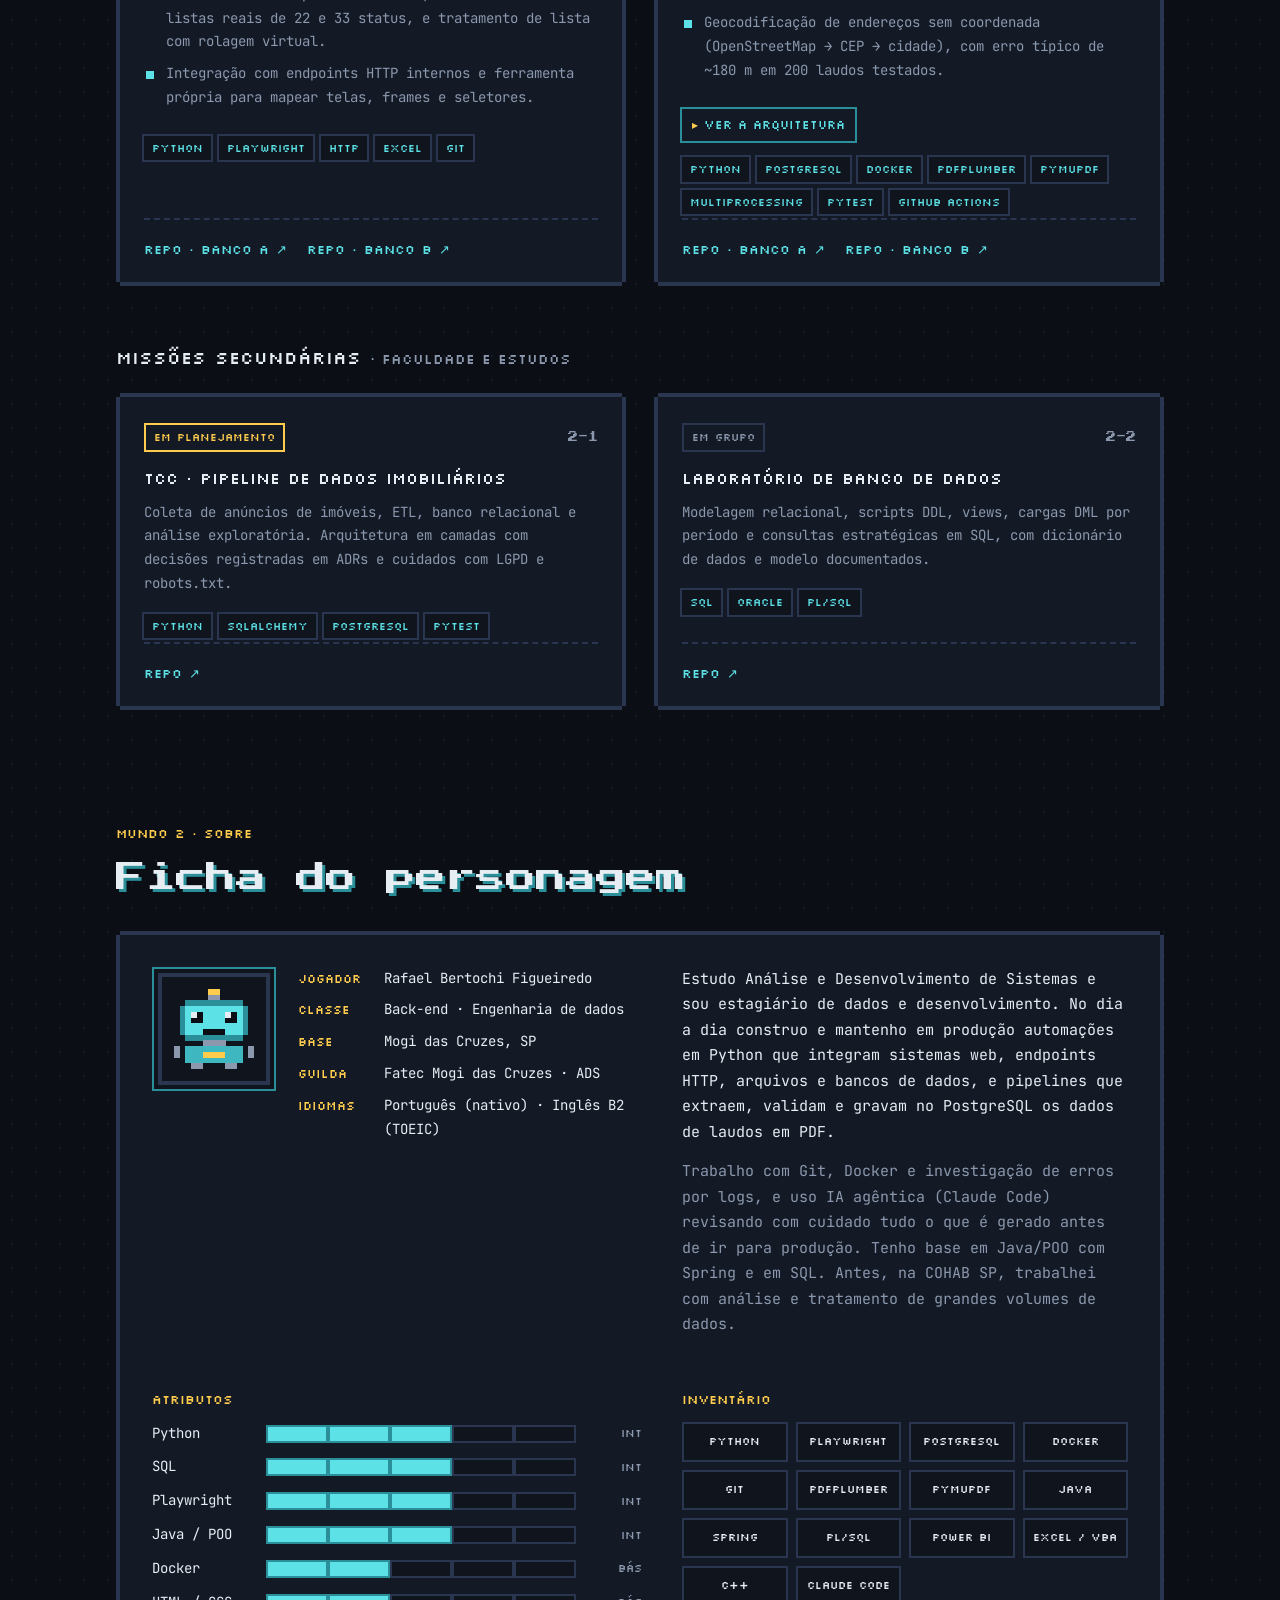
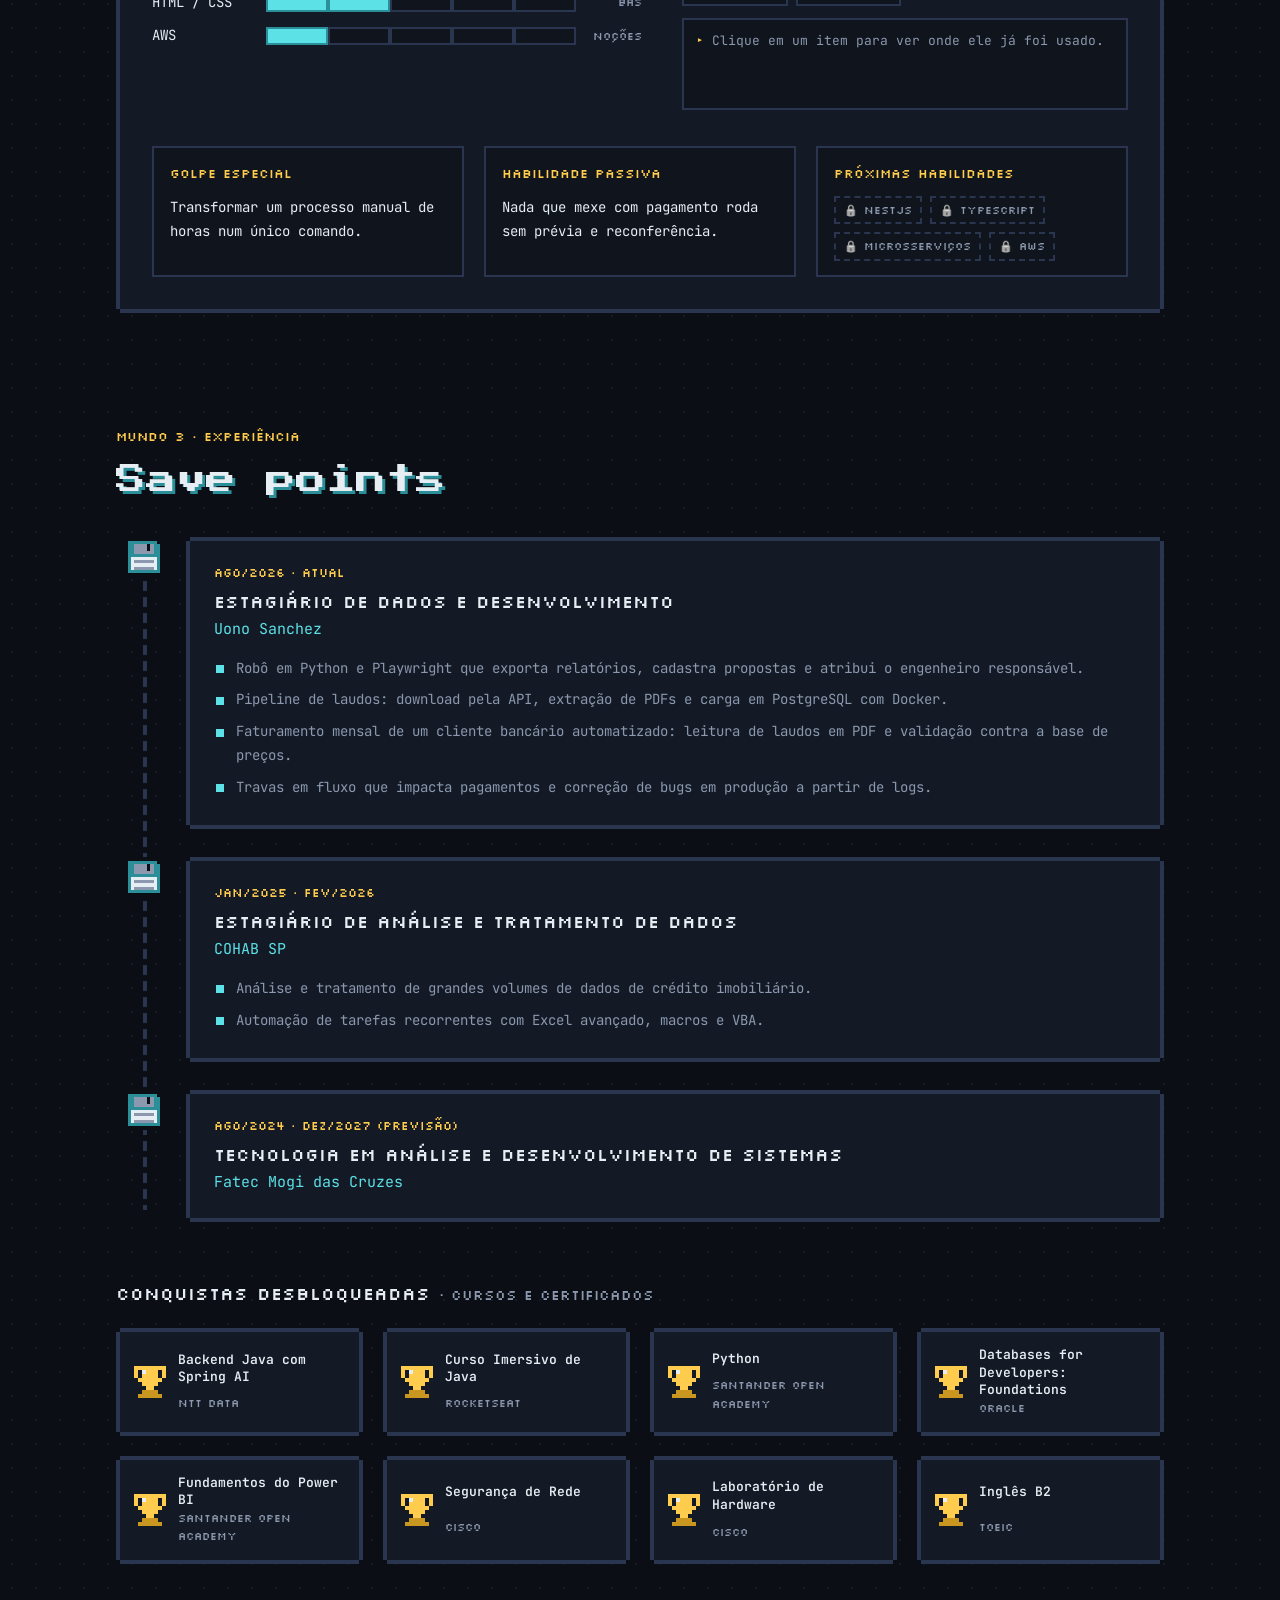
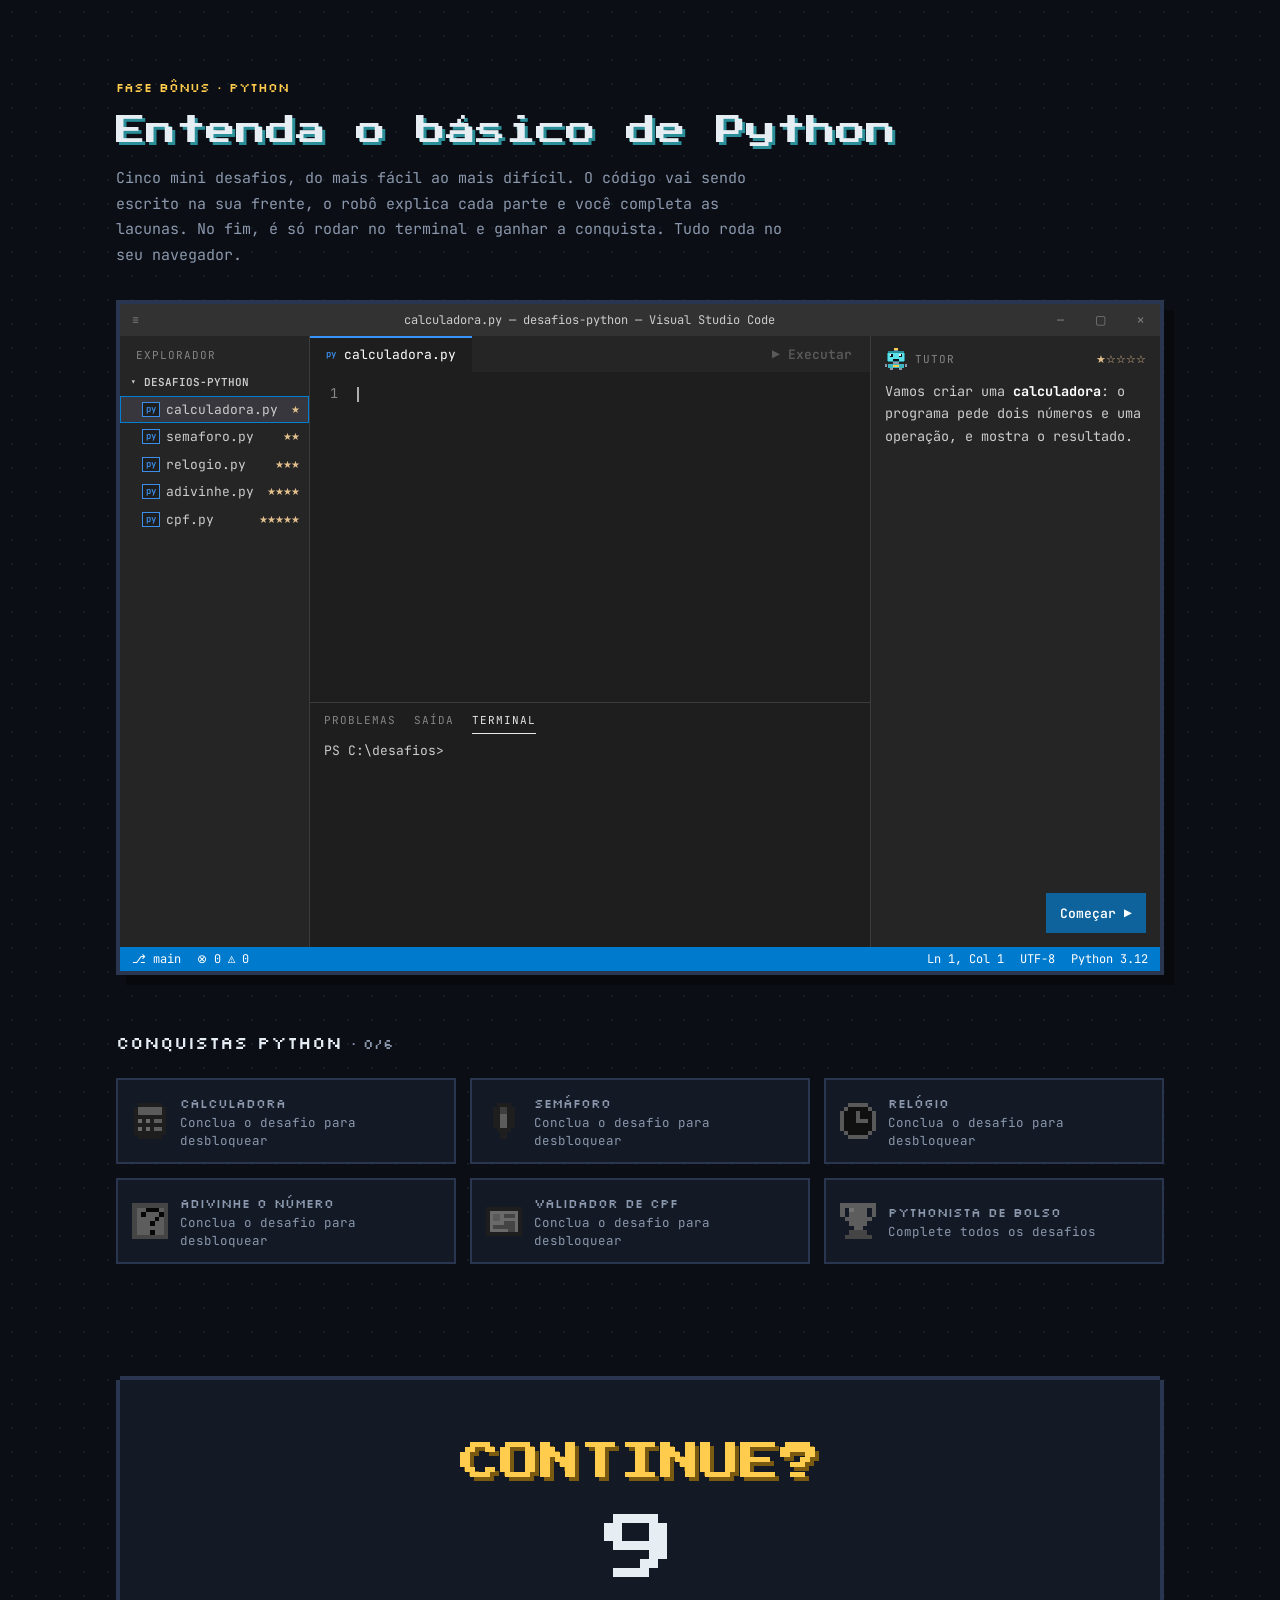
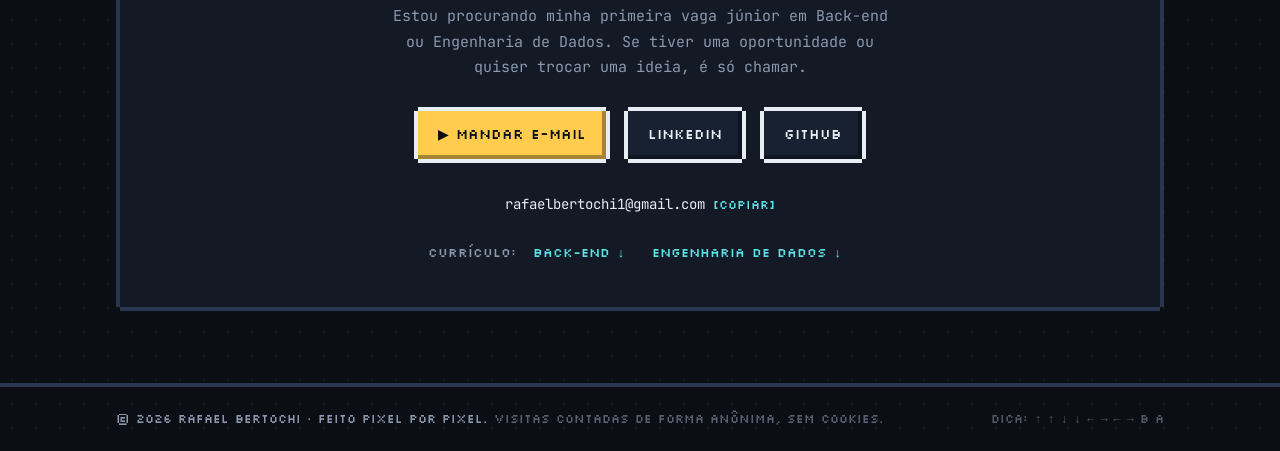
==== commit 81b48a82: "Currículos em inglês na versão em inglês e contador de visitas" ====
--- a/index.html
+++ b/index.html
@@ -24,10 +24,10 @@
   <link rel="preconnect" href="https://fonts.googleapis.com">
   <link rel="preconnect" href="https://fonts.gstatic.com" crossorigin>
   <link href="https://fonts.googleapis.com/css2?family=JetBrains+Mono:wght@400;600&family=Press+Start+2P&family=Silkscreen&display=swap" rel="stylesheet">
-  <link rel="stylesheet" href="css/style.css?v=20261006152814">
-  <link rel="stylesheet" href="css/quest.css?v=20261006152814">
-  <link rel="stylesheet" href="css/companion.css?v=20261006152814">
-  <link rel="stylesheet" href="css/cursor.css?v=20261006152814">
+  <link rel="stylesheet" href="css/style.css?v=20261006155104">
+  <link rel="stylesheet" href="css/quest.css?v=20261006155104">
+  <link rel="stylesheet" href="css/companion.css?v=20261006155104">
+  <link rel="stylesheet" href="css/cursor.css?v=20261006155104">
   <script>
     document.documentElement.classList.add('js');
     try { if (localStorage.getItem('rbf-direto') === '1') document.documentElement.classList.add('direto'); } catch (e) {}
@@ -487,7 +487,7 @@
 
   <footer class="footer">
     <div class="wrap footer__inner">
-      <p>© 2026 Rafael Bertochi · Feito pixel por pixel.</p>
+      <p>© 2026 Rafael Bertochi · Feito pixel por pixel. <span class="footer__privacy">Visitas contadas de forma anônima, sem cookies.</span></p>
       <p class="footer__hint">Dica: ↑ ↑ ↓ ↓ ← → ← → B A</p>
     </div>
   </footer>
@@ -496,11 +496,13 @@
 
   <div class="mc" id="mcToasts" aria-live="polite"></div>
 
-  <script src="js/main.js?v=20261006152814"></script>
-  <script src="js/name.js?v=20261006152814"></script>
-  <script src="js/build.js?v=20261006152814"></script>
-  <script src="js/quest.js?v=20261006152814"></script>
-  <script src="js/companion.js?v=20261006152814"></script>
-  <script src="js/cursor.js?v=20261006152814"></script>
+  <script src="js/main.js?v=20261006155104"></script>
+  <script src="js/name.js?v=20261006155104"></script>
+  <script src="js/build.js?v=20261006155104"></script>
+  <script src="js/quest.js?v=20261006155104"></script>
+  <script src="js/companion.js?v=20261006155104"></script>
+  <script src="js/cursor.js?v=20261006155104"></script>
+  <!-- Contador de visitas anônimo, sem cookies (GoatCounter) -->
+  <script data-goatcounter="https://rafaelbertochi.goatcounter.com/count" async src="https://gc.zgo.at/count.js"></script>
 </body>
 </html>
--- a/css/style.css
+++ b/css/style.css
@@ -771,6 +771,7 @@
 .footer__inner { display: flex; flex-wrap: wrap; justify-content: space-between; gap: 8px 20px; }
 .footer p { margin: 0; font-family: var(--font-label); font-size: 12px; color: var(--muted); }
 .footer__hint { opacity: 0.55; }
+.footer__privacy { opacity: 0.6; }
 
 /* ---------- Toast ---------- */
 .toast {
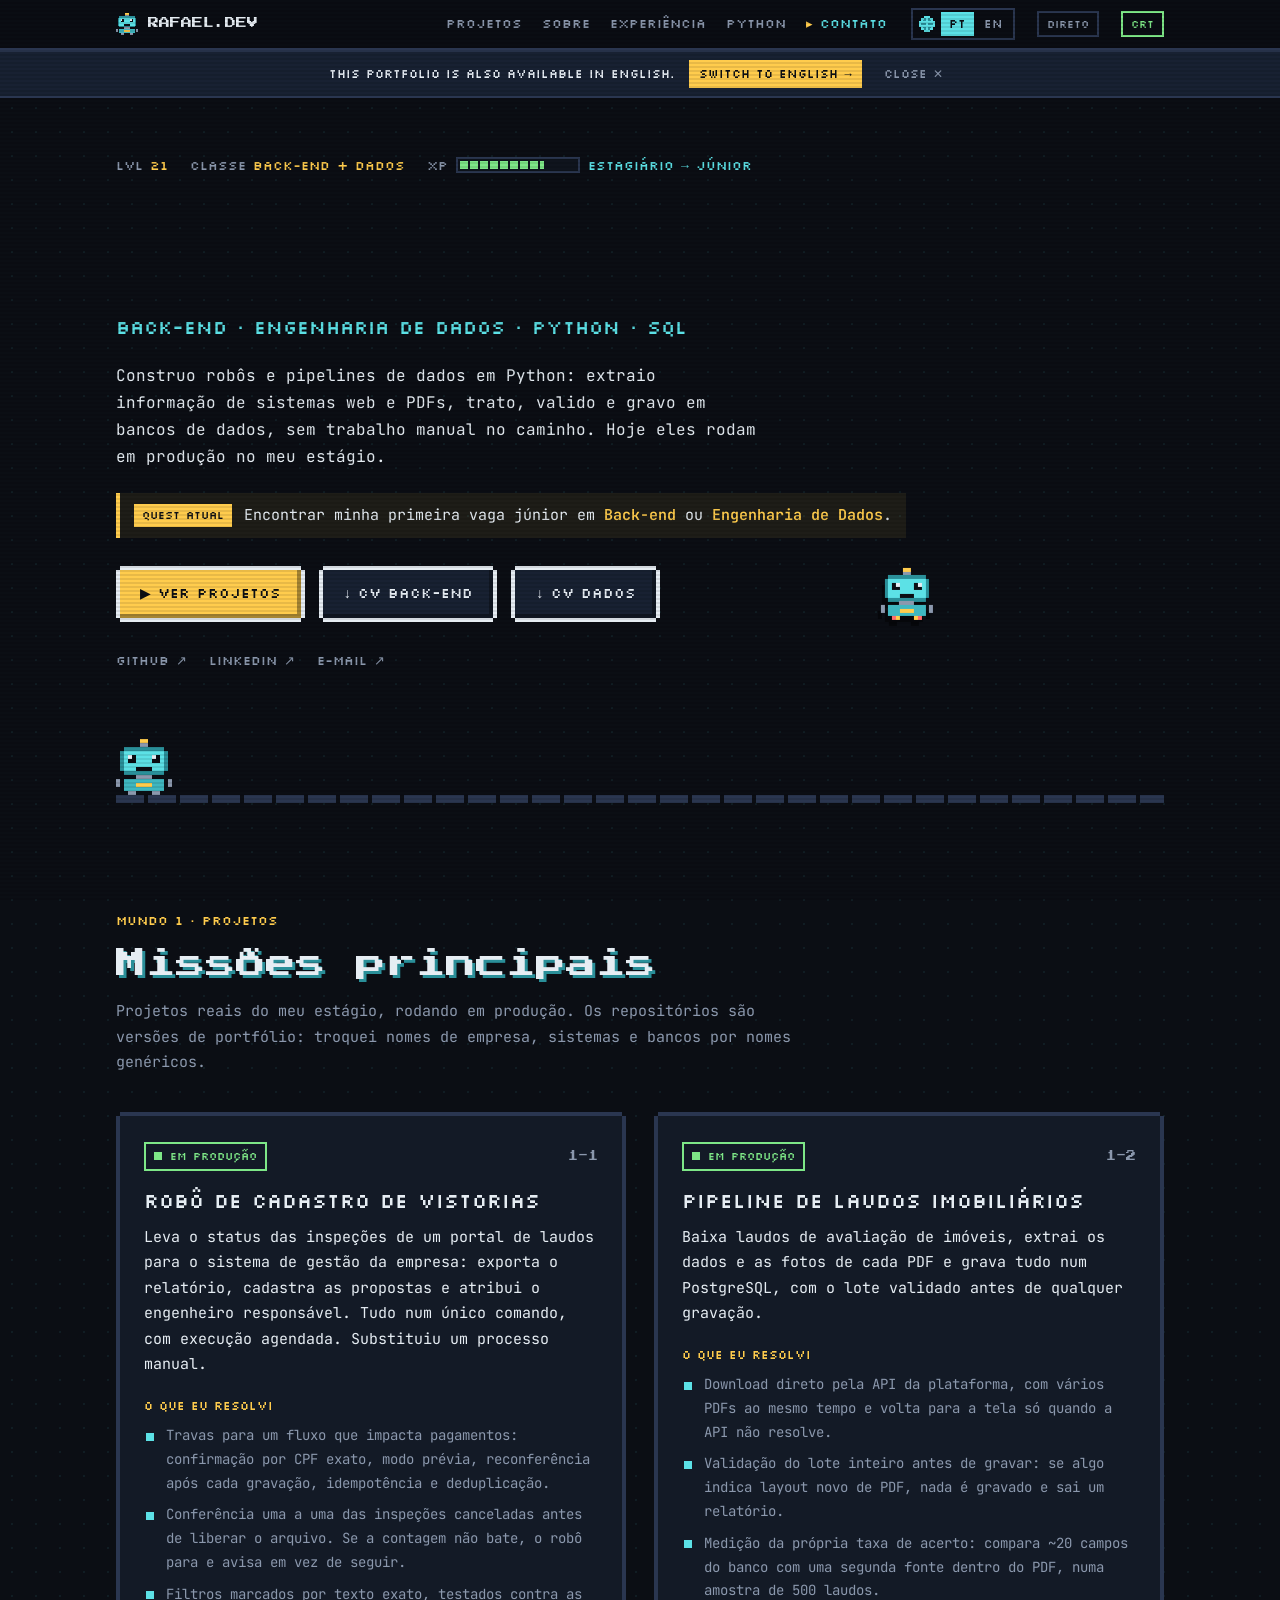
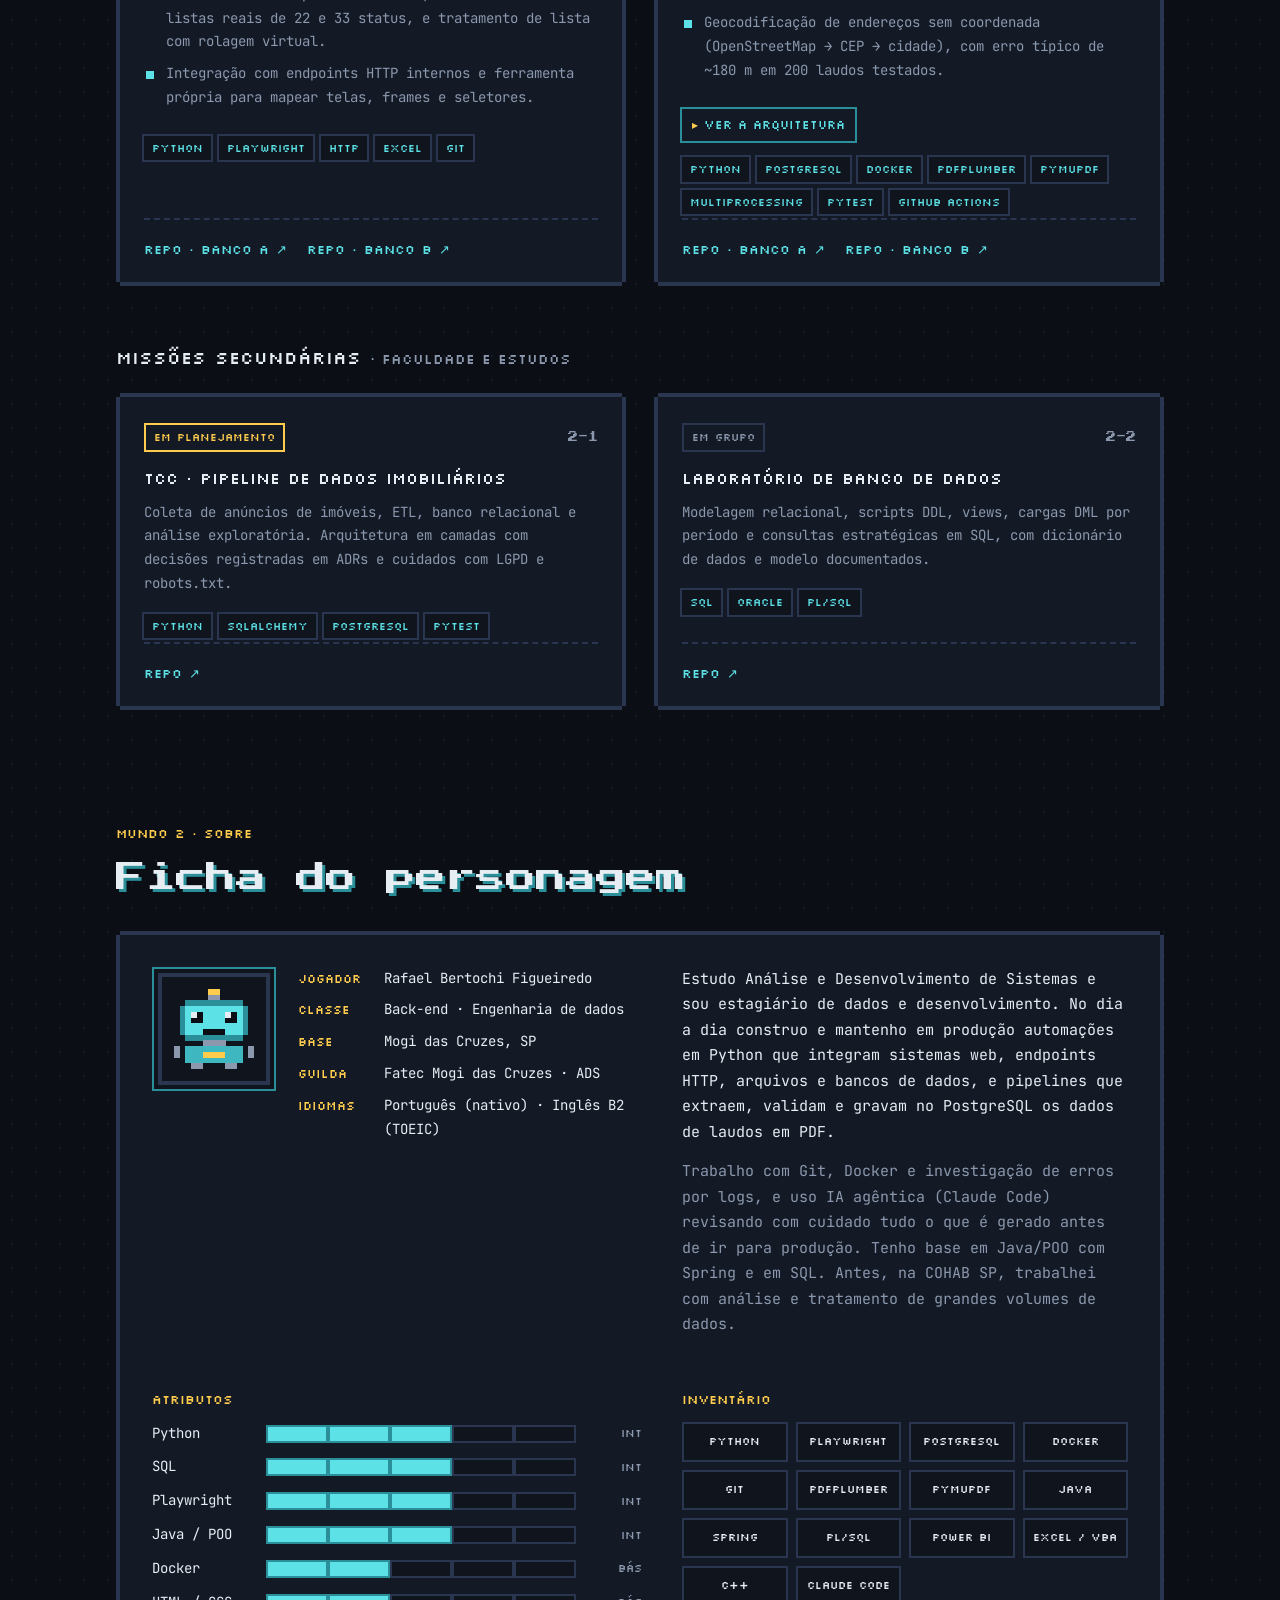
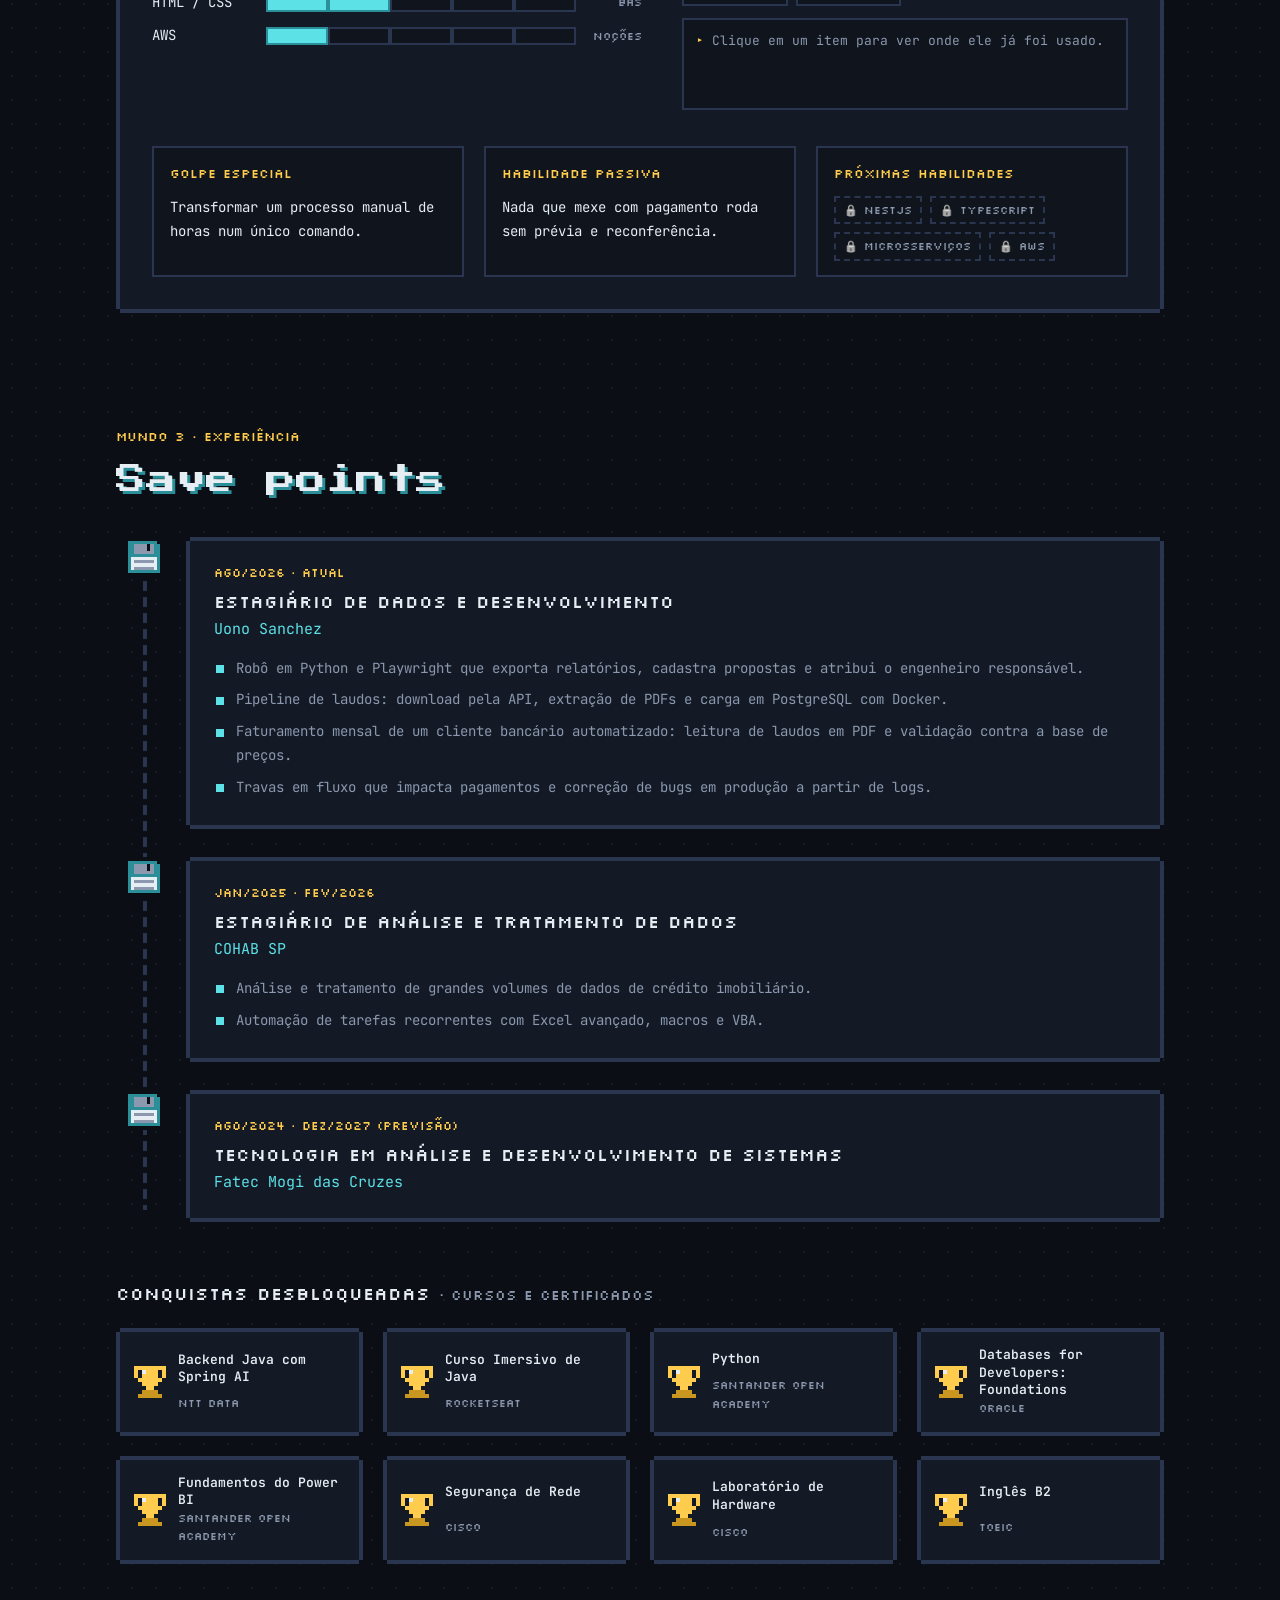
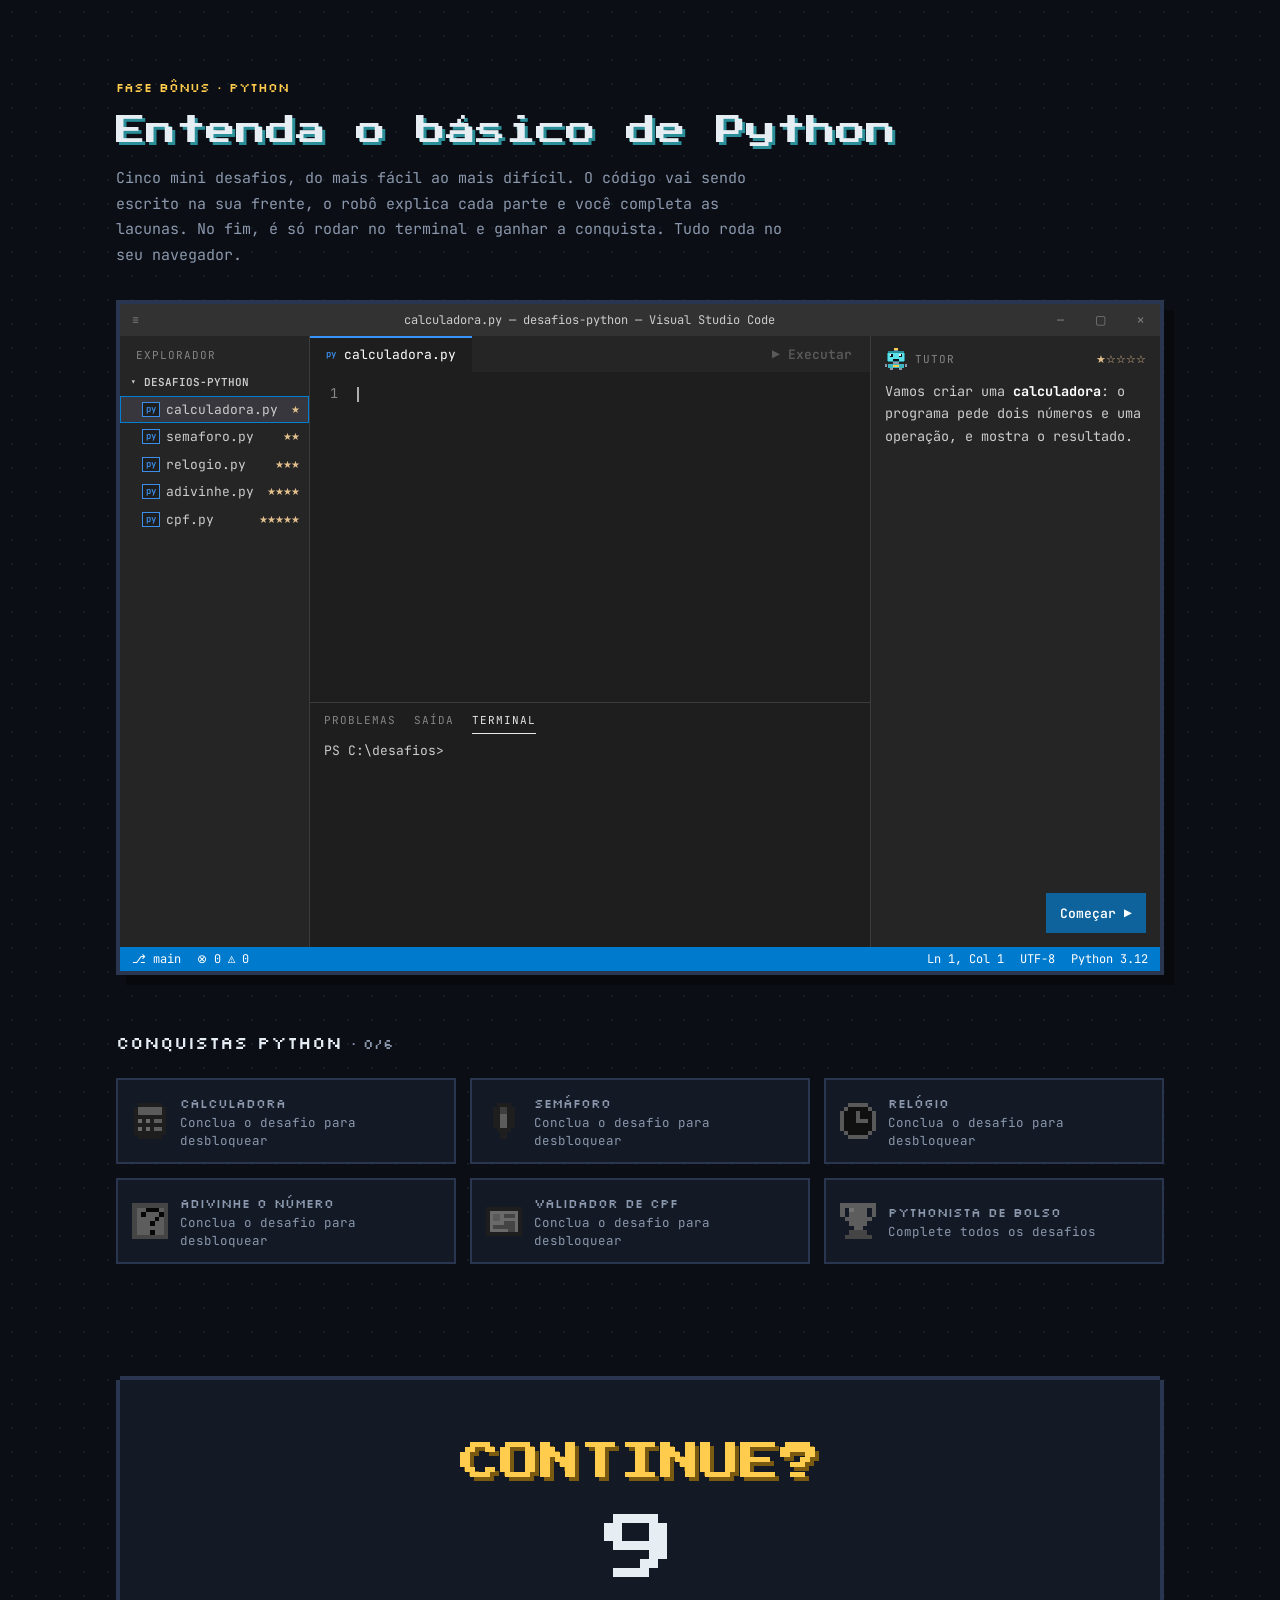
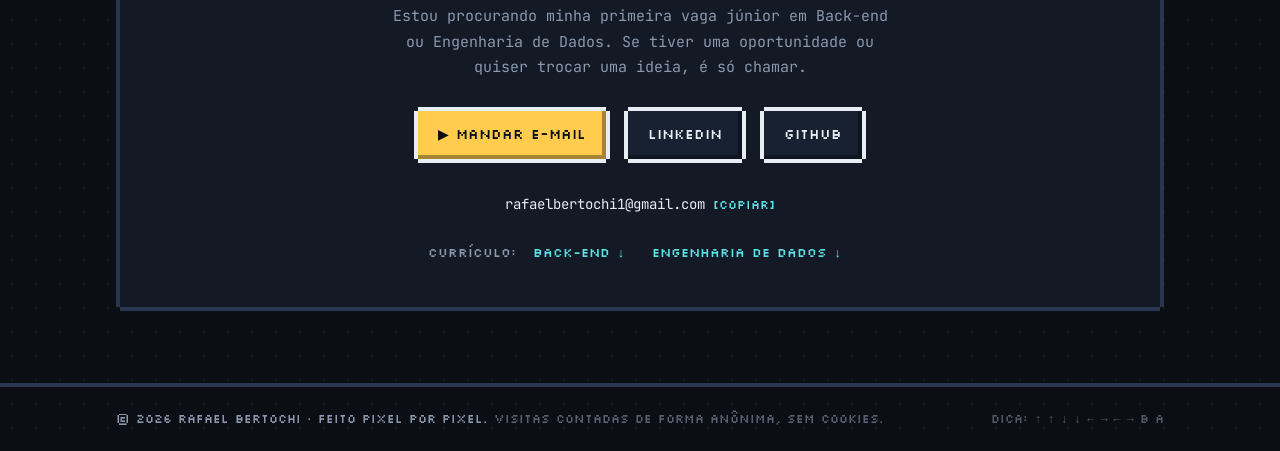
==== commit 2a364fe4: "Imagem de prévia em inglês" ====
--- a/index.html
+++ b/index.html
@@ -24,10 +24,10 @@
   <link rel="preconnect" href="https://fonts.googleapis.com">
   <link rel="preconnect" href="https://fonts.gstatic.com" crossorigin>
   <link href="https://fonts.googleapis.com/css2?family=JetBrains+Mono:wght@400;600&family=Press+Start+2P&family=Silkscreen&display=swap" rel="stylesheet">
-  <link rel="stylesheet" href="css/style.css?v=20261006155104">
-  <link rel="stylesheet" href="css/quest.css?v=20261006155104">
-  <link rel="stylesheet" href="css/companion.css?v=20261006155104">
-  <link rel="stylesheet" href="css/cursor.css?v=20261006155104">
+  <link rel="stylesheet" href="css/style.css?v=20261006160105">
+  <link rel="stylesheet" href="css/quest.css?v=20261006160105">
+  <link rel="stylesheet" href="css/companion.css?v=20261006160105">
+  <link rel="stylesheet" href="css/cursor.css?v=20261006160105">
   <script>
     document.documentElement.classList.add('js');
     try { if (localStorage.getItem('rbf-direto') === '1') document.documentElement.classList.add('direto'); } catch (e) {}
@@ -496,12 +496,12 @@
 
   <div class="mc" id="mcToasts" aria-live="polite"></div>
 
-  <script src="js/main.js?v=20261006155104"></script>
-  <script src="js/name.js?v=20261006155104"></script>
-  <script src="js/build.js?v=20261006155104"></script>
-  <script src="js/quest.js?v=20261006155104"></script>
-  <script src="js/companion.js?v=20261006155104"></script>
-  <script src="js/cursor.js?v=20261006155104"></script>
+  <script src="js/main.js?v=20261006160105"></script>
+  <script src="js/name.js?v=20261006160105"></script>
+  <script src="js/build.js?v=20261006160105"></script>
+  <script src="js/quest.js?v=20261006160105"></script>
+  <script src="js/companion.js?v=20261006160105"></script>
+  <script src="js/cursor.js?v=20261006160105"></script>
   <!-- Contador de visitas anônimo, sem cookies (GoatCounter) -->
   <script data-goatcounter="https://rafaelbertochi.goatcounter.com/count" async src="https://gc.zgo.at/count.js"></script>
 </body>
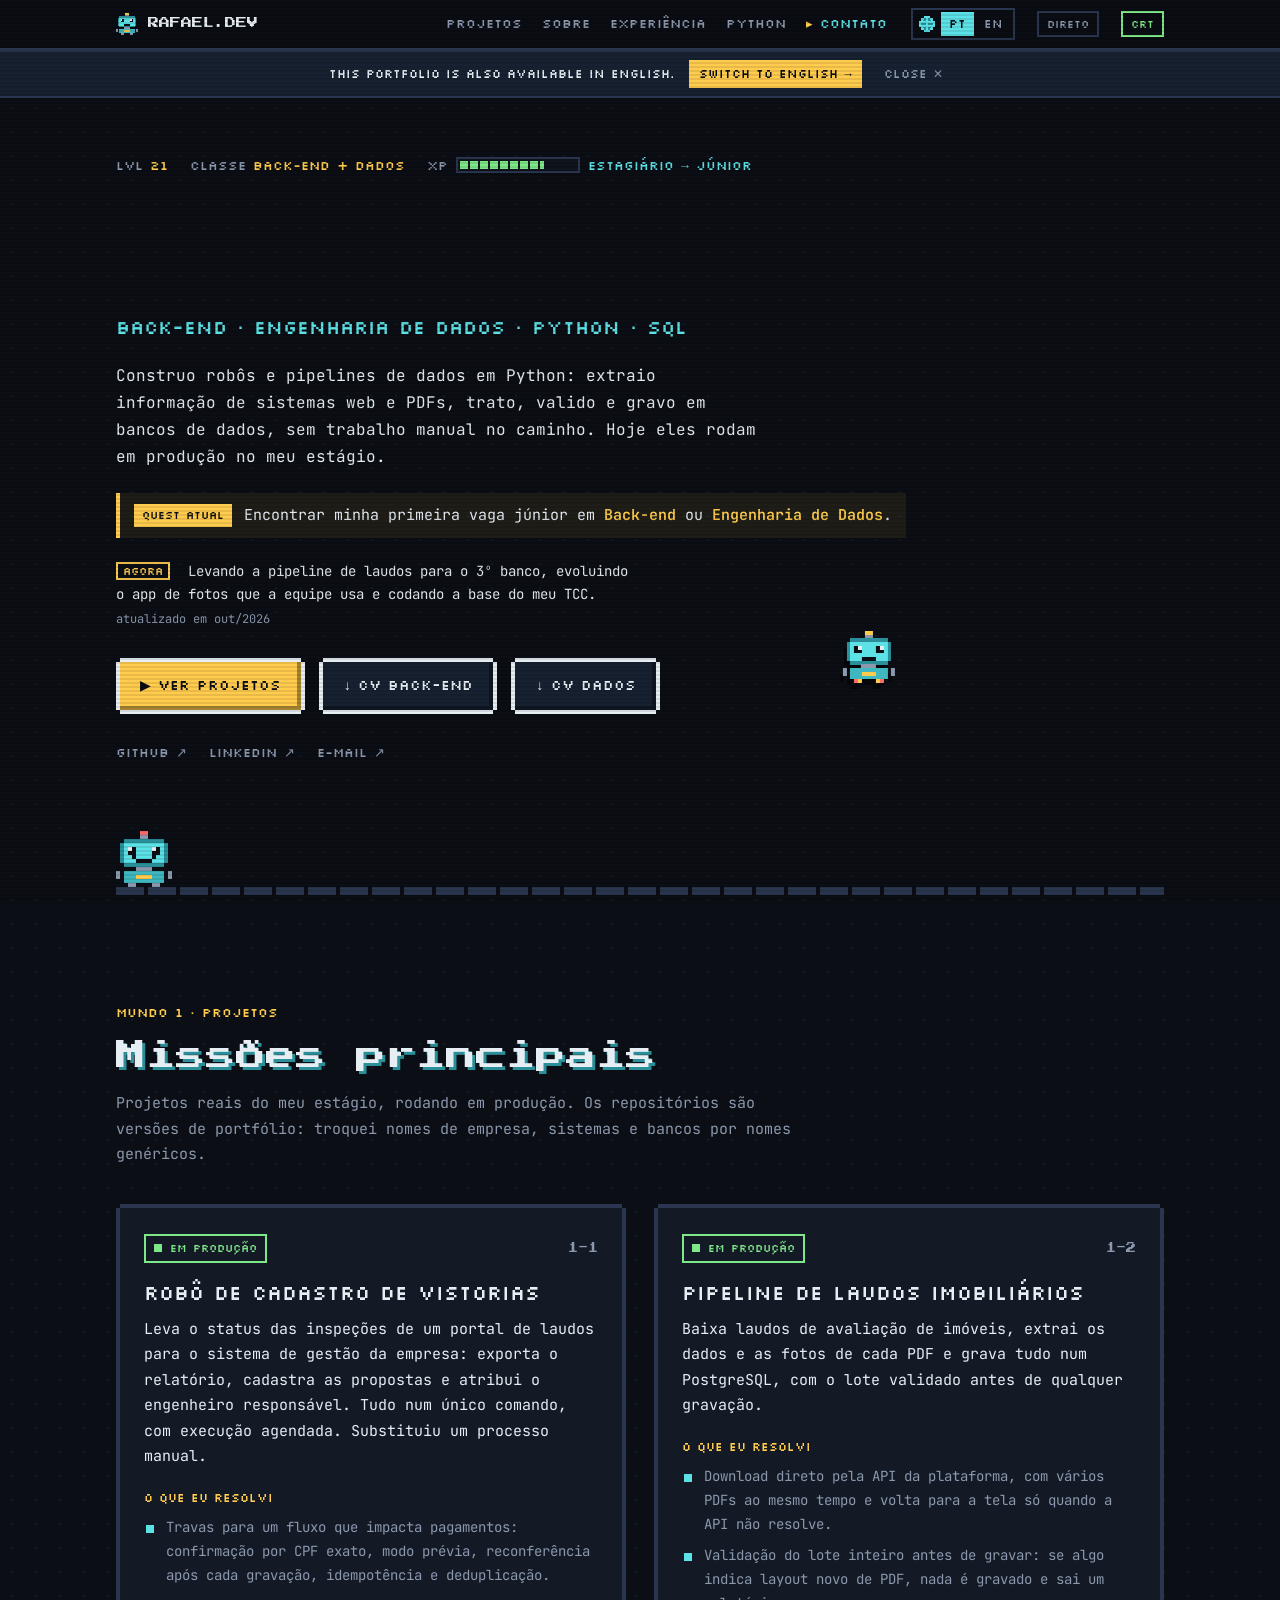
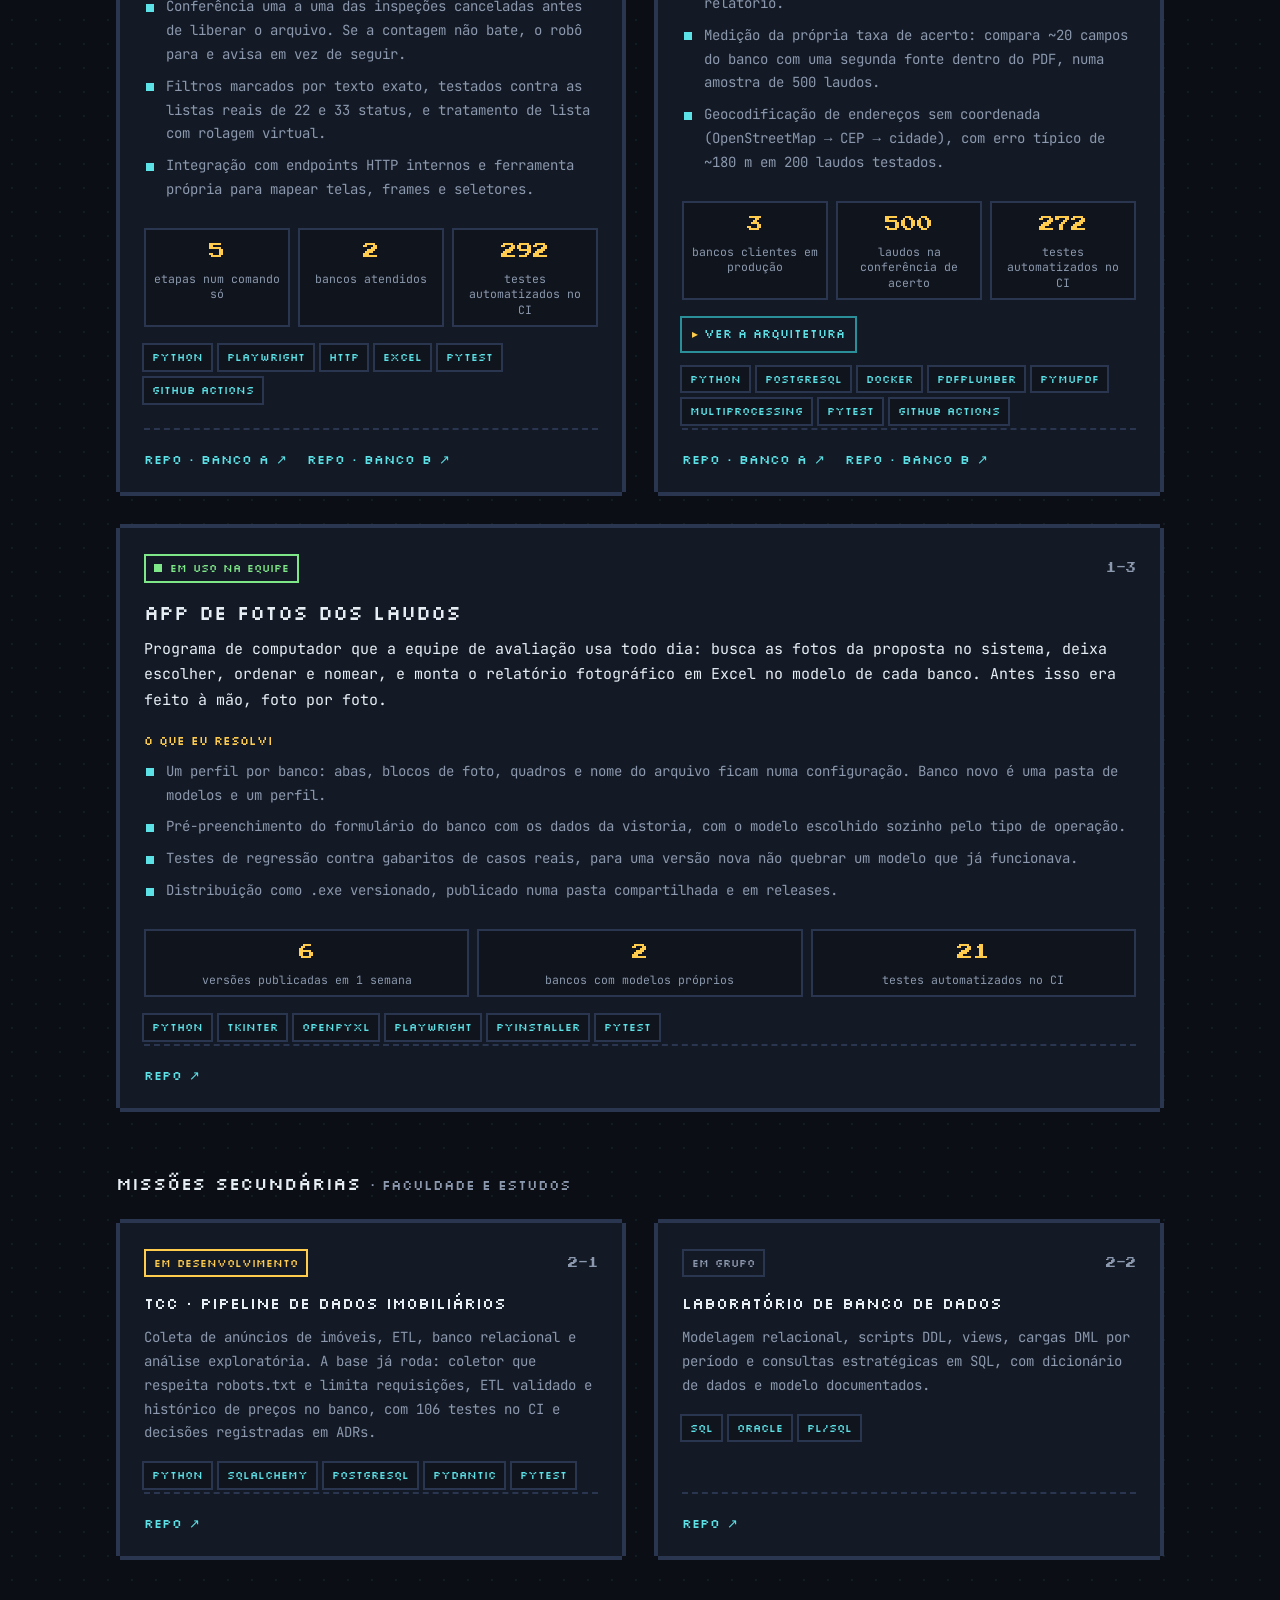
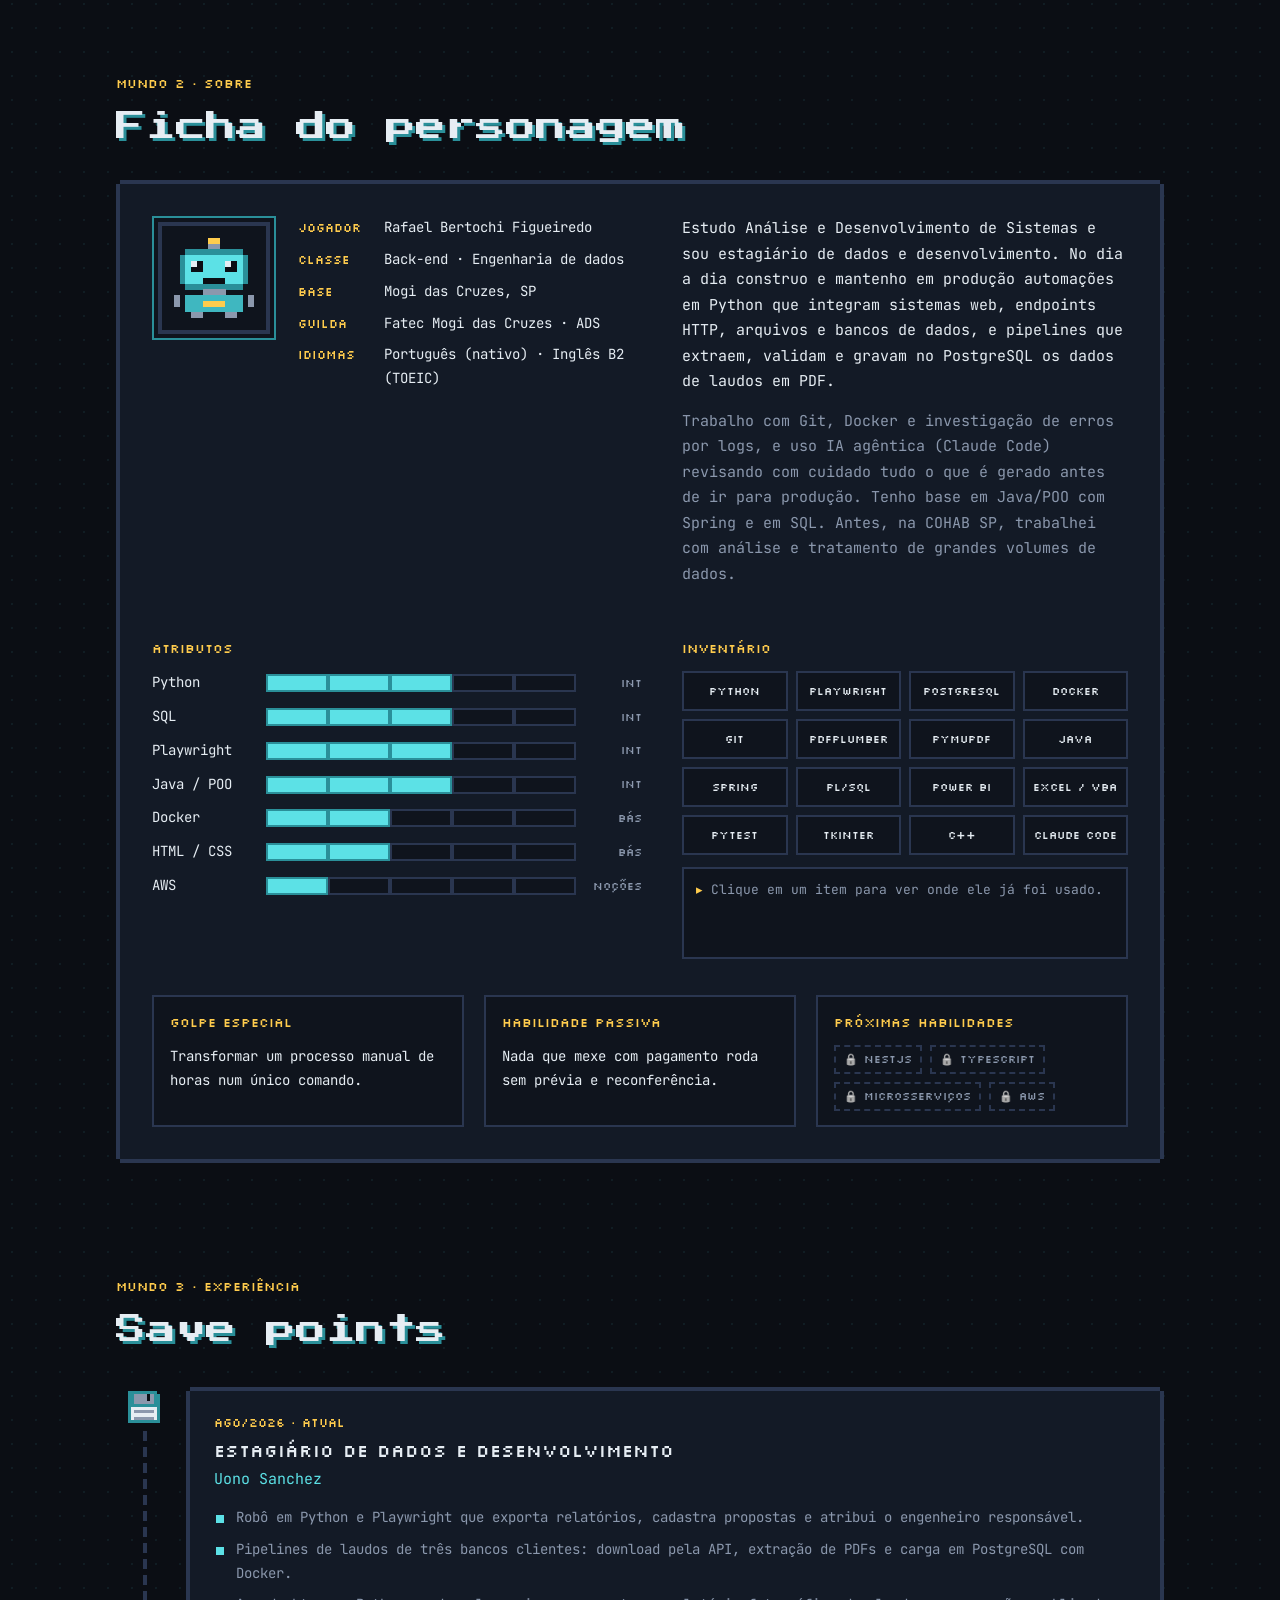
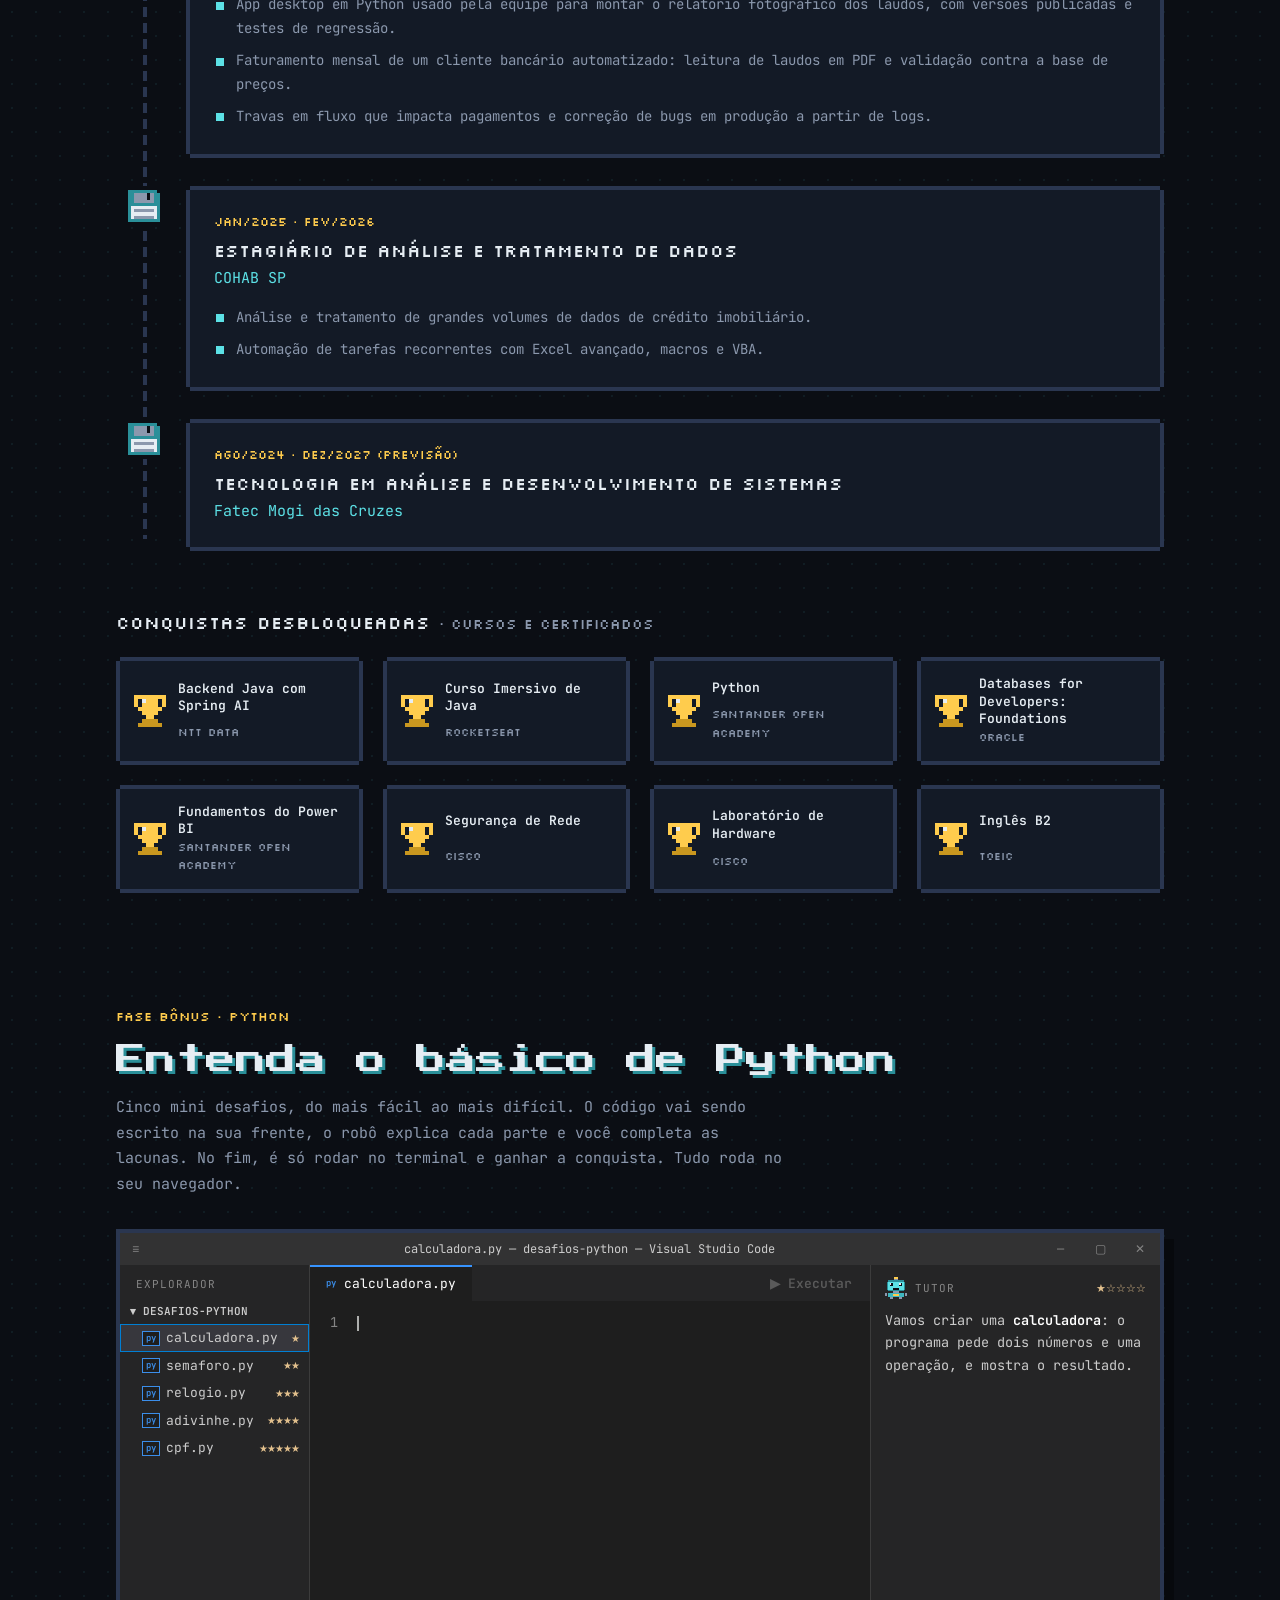
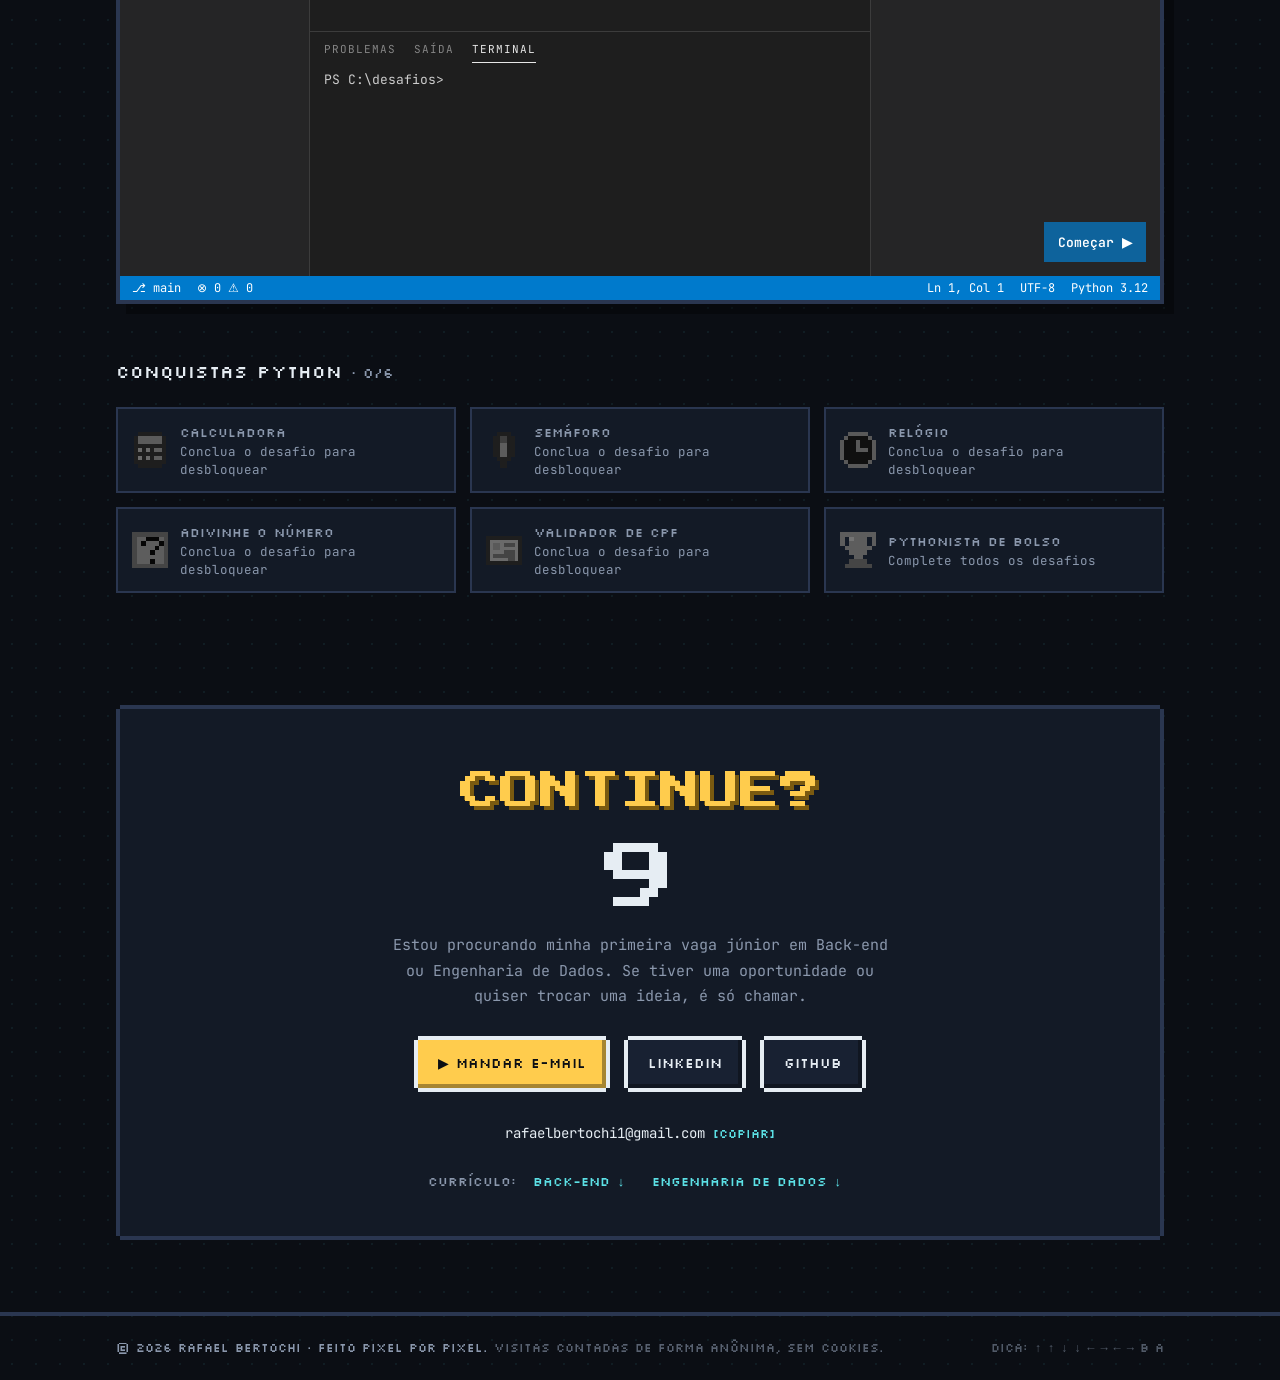
==== commit 0d31e69e: "App de fotos, números nos projetos, linha AGORA, fontes locais e CVs atualizados" ====
--- a/index.html
+++ b/index.html
@@ -21,13 +21,13 @@
   <link rel="alternate" hreflang="pt-BR" href="https://rafaelbertochi1.github.io/">
   <link rel="alternate" hreflang="en" href="https://rafaelbertochi1.github.io/en/">
   <link rel="icon" href="assets/favicon.svg" type="image/svg+xml">
-  <link rel="preconnect" href="https://fonts.googleapis.com">
-  <link rel="preconnect" href="https://fonts.gstatic.com" crossorigin>
-  <link href="https://fonts.googleapis.com/css2?family=JetBrains+Mono:wght@400;600&family=Press+Start+2P&family=Silkscreen&display=swap" rel="stylesheet">
-  <link rel="stylesheet" href="css/style.css?v=20261006160105">
-  <link rel="stylesheet" href="css/quest.css?v=20261006160105">
-  <link rel="stylesheet" href="css/companion.css?v=20261006160105">
-  <link rel="stylesheet" href="css/cursor.css?v=20261006160105">
+  <link rel="preload" href="assets/fonts/press-start-2p.woff2" as="font" type="font/woff2" crossorigin>
+  <link rel="preload" href="assets/fonts/jetbrains-mono.woff2" as="font" type="font/woff2" crossorigin>
+  <link rel="stylesheet" href="css/fonts.css?v=20261016134914">
+  <link rel="stylesheet" href="css/style.css?v=20261016134914">
+  <link rel="stylesheet" href="css/quest.css?v=20261016134914">
+  <link rel="stylesheet" href="css/companion.css?v=20261016134914">
+  <link rel="stylesheet" href="css/cursor.css?v=20261016134914">
   <script>
     document.documentElement.classList.add('js');
     try { if (localStorage.getItem('rbf-direto') === '1') document.documentElement.classList.add('direto'); } catch (e) {}
@@ -97,6 +97,12 @@
           <span>Encontrar minha primeira vaga júnior em <strong>Back-end</strong> ou <strong>Engenharia de Dados</strong>.</span>
         </p>
 
+        <p class="now">
+          <span class="now__tag">AGORA</span>
+          <span class="now__text">Levando a pipeline de laudos para o 3º banco, evoluindo o app de fotos que a equipe usa e codando a base do meu TCC.</span>
+          <time class="now__date" datetime="2026-10-16">atualizado em out/2026</time>
+        </p>
+
         <div class="hero__cta">
           <a class="btn btn--primary" href="#missoes">▶ Ver projetos</a>
           <a class="btn" href="assets/cv/Rafael_Bertochi_CV_Backend_Jr.pdf" download data-goatcounter-click="cv-backend-topo">↓ CV Back-end</a>
@@ -150,8 +156,13 @@
               <li>Filtros marcados por texto exato, testados contra as listas reais de 22 e 33 status, e tratamento de lista com rolagem virtual.</li>
               <li>Integração com endpoints HTTP internos e ferramenta própria para mapear telas, frames e seletores.</li>
             </ul>
+            <ul class="kpis">
+              <li><b>5</b><small>etapas num comando só</small></li>
+              <li><b>2</b><small>bancos atendidos</small></li>
+              <li><b>292</b><small>testes automatizados no CI</small></li>
+            </ul>
             <ul class="chips" aria-label="Tecnologias">
-              <li>Python</li><li>Playwright</li><li>HTTP</li><li>Excel</li><li>Git</li>
+              <li>Python</li><li>Playwright</li><li>HTTP</li><li>Excel</li><li>pytest</li><li>GitHub Actions</li>
             </ul>
             <div class="card__links">
               <a href="https://github.com/rafaelbertochi1/robo-cadastro-banco-a" target="_blank" rel="noopener" data-goatcounter-click="repo-robo-cadastro-banco-a">Repo · Banco A ↗</a>
@@ -175,6 +186,11 @@
               <li>Validação do lote inteiro antes de gravar: se algo indica layout novo de PDF, nada é gravado e sai um relatório.</li>
               <li>Medição da própria taxa de acerto: compara ~20 campos do banco com uma segunda fonte dentro do PDF, numa amostra de 500 laudos.</li>
               <li>Geocodificação de endereços sem coordenada (OpenStreetMap → CEP → cidade), com erro típico de ~180 m em 200 laudos testados.</li>
+            </ul>
+            <ul class="kpis">
+              <li><b>3</b><small>bancos clientes em produção</small></li>
+              <li><b>500</b><small>laudos na conferência de acerto</small></li>
+              <li><b>272</b><small>testes automatizados no CI</small></li>
             </ul>
             <details class="arch">
               <summary>Ver a arquitetura</summary>
@@ -200,6 +216,37 @@
               <a href="https://github.com/rafaelbertochi1/pipeline-laudos-banco-b" target="_blank" rel="noopener" data-goatcounter-click="repo-pipeline-laudos-banco-b">Repo · Banco B ↗</a>
             </div>
           </article>
+
+          <article class="card card--wide reveal">
+            <div class="card__top">
+              <span class="badge badge--live"><i></i>EM USO NA EQUIPE</span>
+              <span class="card__num">1-3</span>
+            </div>
+            <h3 class="card__title">App de fotos dos laudos</h3>
+            <p class="card__desc">
+              Programa de computador que a equipe de avaliação usa todo dia: busca as fotos da
+              proposta no sistema, deixa escolher, ordenar e nomear, e monta o relatório fotográfico
+              em Excel no modelo de cada banco. Antes isso era feito à mão, foto por foto.
+            </p>
+            <p class="card__loot">O que eu resolvi</p>
+            <ul class="list">
+              <li>Um perfil por banco: abas, blocos de foto, quadros e nome do arquivo ficam numa configuração. Banco novo é uma pasta de modelos e um perfil.</li>
+              <li>Pré-preenchimento do formulário do banco com os dados da vistoria, com o modelo escolhido sozinho pelo tipo de operação.</li>
+              <li>Testes de regressão contra gabaritos de casos reais, para uma versão nova não quebrar um modelo que já funcionava.</li>
+              <li>Distribuição como .exe versionado, publicado numa pasta compartilhada e em releases.</li>
+            </ul>
+            <ul class="kpis">
+              <li><b>6</b><small>versões publicadas em 1 semana</small></li>
+              <li><b>2</b><small>bancos com modelos próprios</small></li>
+              <li><b>21</b><small>testes automatizados no CI</small></li>
+            </ul>
+            <ul class="chips" aria-label="Tecnologias">
+              <li>Python</li><li>Tkinter</li><li>openpyxl</li><li>Playwright</li><li>PyInstaller</li><li>pytest</li>
+            </ul>
+            <div class="card__links">
+              <a href="https://github.com/rafaelbertochi1/app-fotos-laudos" target="_blank" rel="noopener" data-goatcounter-click="repo-app-fotos-laudos">Repo ↗</a>
+            </div>
+          </article>
         </div>
 
         <h3 class="subhead reveal">Missões secundárias <span>· faculdade e estudos</span></h3>
@@ -207,15 +254,16 @@
         <div class="cards cards--side">
           <article class="card card--small reveal">
             <div class="card__top">
-              <span class="badge badge--wip">EM PLANEJAMENTO</span>
+              <span class="badge badge--wip">EM DESENVOLVIMENTO</span>
               <span class="card__num">2-1</span>
             </div>
             <h4 class="card__title">TCC · Pipeline de dados imobiliários</h4>
             <p class="card__desc">
               Coleta de anúncios de imóveis, ETL, banco relacional e análise exploratória.
-              Arquitetura em camadas com decisões registradas em ADRs e cuidados com LGPD e robots.txt.
-            </p>
-            <ul class="chips"><li>Python</li><li>SQLAlchemy</li><li>PostgreSQL</li><li>pytest</li></ul>
+              A base já roda: coletor que respeita robots.txt e limita requisições, ETL validado e
+              histórico de preços no banco, com 106 testes no CI e decisões registradas em ADRs.
+            </p>
+            <ul class="chips"><li>Python</li><li>SQLAlchemy</li><li>PostgreSQL</li><li>pydantic</li><li>pytest</li></ul>
             <div class="card__links">
               <a href="https://github.com/rafaelbertochi1/Web_Scraper_TCC" target="_blank" rel="noopener" data-goatcounter-click="repo-Web_Scraper_TCC">Repo ↗</a>
             </div>
@@ -294,7 +342,7 @@
               <li>Python</li><li>Playwright</li><li>PostgreSQL</li><li>Docker</li>
               <li>Git</li><li>pdfplumber</li><li>PyMuPDF</li><li>Java</li>
               <li>Spring</li><li>PL/SQL</li><li>Power BI</li><li>Excel / VBA</li>
-              <li>C++</li><li>Claude Code</li>
+              <li>pytest</li><li>Tkinter</li><li>C++</li><li>Claude Code</li>
             </ul>
             <div class="inv__info" id="invInfo" aria-live="polite">
               <p class="inv__hint">Clique em um item para ver onde ele já foi usado.</p>
@@ -338,7 +386,8 @@
               <p class="save__org">Uono Sanchez</p>
               <ul class="list">
                 <li>Robô em Python e Playwright que exporta relatórios, cadastra propostas e atribui o engenheiro responsável.</li>
-                <li>Pipeline de laudos: download pela API, extração de PDFs e carga em PostgreSQL com Docker.</li>
+                <li>Pipelines de laudos de três bancos clientes: download pela API, extração de PDFs e carga em PostgreSQL com Docker.</li>
+                <li>App desktop em Python usado pela equipe para montar o relatório fotográfico dos laudos, com versões publicadas e testes de regressão.</li>
                 <li>Faturamento mensal de um cliente bancário automatizado: leitura de laudos em PDF e validação contra a base de preços.</li>
                 <li>Travas em fluxo que impacta pagamentos e correção de bugs em produção a partir de logs.</li>
               </ul>
@@ -405,11 +454,11 @@
           </div>
 
           <div class="vsc__body">
-            <aside class="vsc__explorer" aria-label="Arquivos dos desafios">
+            <div class="vsc__explorer" role="group" aria-label="Arquivos dos desafios">
               <p class="vsc__label">EXPLORADOR</p>
               <p class="vsc__folder">▾ DESAFIOS-PYTHON</p>
               <ul class="vsc__files" id="qFiles"></ul>
-            </aside>
+            </div>
 
             <div class="vsc__editor">
               <div class="vsc__tabs">
@@ -419,7 +468,7 @@
               <div class="vsc__code" id="qCode" aria-label="Código do desafio"></div>
             </div>
 
-            <aside class="vsc__tutor" aria-live="polite">
+            <div class="vsc__tutor" aria-live="polite">
               <div class="tutor__head">
                 <span class="tutor__bot" data-sprite="robot" aria-hidden="true"></span>
                 <span>TUTOR</span>
@@ -431,7 +480,7 @@
                 <button class="qbtn qbtn--ghost" id="qSkip" type="button">⏩ Pular digitação</button>
                 <button class="qbtn" id="qNext" type="button">Começar ▶</button>
               </div>
-            </aside>
+            </div>
 
             <div class="vsc__panel">
               <div class="vsc__ptabs" aria-hidden="true">
@@ -496,12 +545,12 @@
 
   <div class="mc" id="mcToasts" aria-live="polite"></div>
 
-  <script src="js/main.js?v=20261006160105"></script>
-  <script src="js/name.js?v=20261006160105"></script>
-  <script src="js/build.js?v=20261006160105"></script>
-  <script src="js/quest.js?v=20261006160105"></script>
-  <script src="js/companion.js?v=20261006160105"></script>
-  <script src="js/cursor.js?v=20261006160105"></script>
+  <script src="js/main.js?v=20261016134914"></script>
+  <script src="js/name.js?v=20261016134914"></script>
+  <script src="js/build.js?v=20261016134914"></script>
+  <script src="js/quest.js?v=20261016134914"></script>
+  <script src="js/companion.js?v=20261016134914"></script>
+  <script src="js/cursor.js?v=20261016134914"></script>
   <!-- Contador de visitas anônimo, sem cookies (GoatCounter) -->
   <script data-goatcounter="https://rafaelbertochi.goatcounter.com/count" async src="https://gc.zgo.at/count.js"></script>
 </body>
--- a/css/fonts.css
+++ b/css/fonts.css
@@ -0,0 +1,33 @@
+/* Gerado por scripts/fontes.py (fontes sob a SIL Open Font License) */
+@font-face {
+  font-family: 'JetBrains Mono';
+  font-style: normal;
+  font-weight: 400;
+  font-display: swap;
+  src: url(../assets/fonts/jetbrains-mono.woff2) format('woff2');
+  unicode-range: U+0000-00FF, U+0131, U+0152-0153, U+02BB-02BC, U+02C6, U+02DA, U+02DC, U+0304, U+0308, U+0329, U+2000-206F, U+20AC, U+2122, U+2191, U+2193, U+2212, U+2215, U+FEFF, U+FFFD;
+}
+@font-face {
+  font-family: 'JetBrains Mono';
+  font-style: normal;
+  font-weight: 600;
+  font-display: swap;
+  src: url(../assets/fonts/jetbrains-mono.woff2) format('woff2');
+  unicode-range: U+0000-00FF, U+0131, U+0152-0153, U+02BB-02BC, U+02C6, U+02DA, U+02DC, U+0304, U+0308, U+0329, U+2000-206F, U+20AC, U+2122, U+2191, U+2193, U+2212, U+2215, U+FEFF, U+FFFD;
+}
+@font-face {
+  font-family: 'Press Start 2P';
+  font-style: normal;
+  font-weight: 400;
+  font-display: swap;
+  src: url(../assets/fonts/press-start-2p.woff2) format('woff2');
+  unicode-range: U+0000-00FF, U+0131, U+0152-0153, U+02BB-02BC, U+02C6, U+02DA, U+02DC, U+0304, U+0308, U+0329, U+2000-206F, U+20AC, U+2122, U+2191, U+2193, U+2212, U+2215, U+FEFF, U+FFFD;
+}
+@font-face {
+  font-family: 'Silkscreen';
+  font-style: normal;
+  font-weight: 400;
+  font-display: swap;
+  src: url(../assets/fonts/silkscreen.woff2) format('woff2');
+  unicode-range: U+0000-00FF, U+0131, U+0152-0153, U+02BB-02BC, U+02C6, U+02DA, U+02DC, U+0304, U+0308, U+0329, U+2000-206F, U+20AC, U+2122, U+2191, U+2193, U+2212, U+2215, U+FEFF, U+FFFD;
+}
--- a/css/style.css
+++ b/css/style.css
@@ -435,6 +435,7 @@
 .cards { display: grid; gap: 28px; }
 .cards--main { grid-template-columns: repeat(2, minmax(0, 1fr)); }
 .cards--side { grid-template-columns: repeat(2, minmax(0, 1fr)); }
+.card--wide { grid-column: 1 / -1; }
 
 .card {
   display: flex;
@@ -562,6 +563,18 @@
 .arch__stats b { display: block; font-family: var(--font-display); font-weight: 400; font-size: 15px; color: var(--amber); margin-bottom: 6px; }
 .arch__stats small { display: block; font-size: 11.5px; line-height: 1.4; color: var(--muted); }
 @media (max-width: 640px) { .arch__stats { grid-template-columns: 1fr; } }
+
+/* Números de cada projeto, sempre visíveis no card */
+.kpis { list-style: none; margin: 0 0 18px; padding: 0; display: grid; grid-template-columns: repeat(3, minmax(0, 1fr)); gap: 8px; }
+.kpis li { padding: 10px 8px; background: var(--bg-2); box-shadow: inset 0 0 0 2px var(--line); text-align: center; }
+.kpis b { display: block; font-family: var(--font-display); font-weight: 400; font-size: 16px; color: var(--amber); margin-bottom: 6px; }
+.kpis small { display: block; font-size: 11.5px; line-height: 1.35; color: var(--muted); }
+@media (max-width: 400px) { .kpis small { font-size: 11px; } .kpis li { padding: 9px 4px; } }
+
+/* Linha AGORA, embaixo da quest do topo */
+.now { margin: -6px 0 28px; max-width: 64ch; font-size: 14px; line-height: 1.65; color: var(--text); }
+.now__tag { display: inline-block; margin-right: 10px; font-family: var(--font-label); font-size: 11px; line-height: 1; color: var(--amber); box-shadow: inset 0 0 0 2px var(--amber); padding: 4px 7px 3px; vertical-align: 1px; }
+.now__date { display: block; margin-top: 4px; font-size: 12px; color: var(--muted); }
 
 /* ---------- Ficha ---------- */
 .sheet {
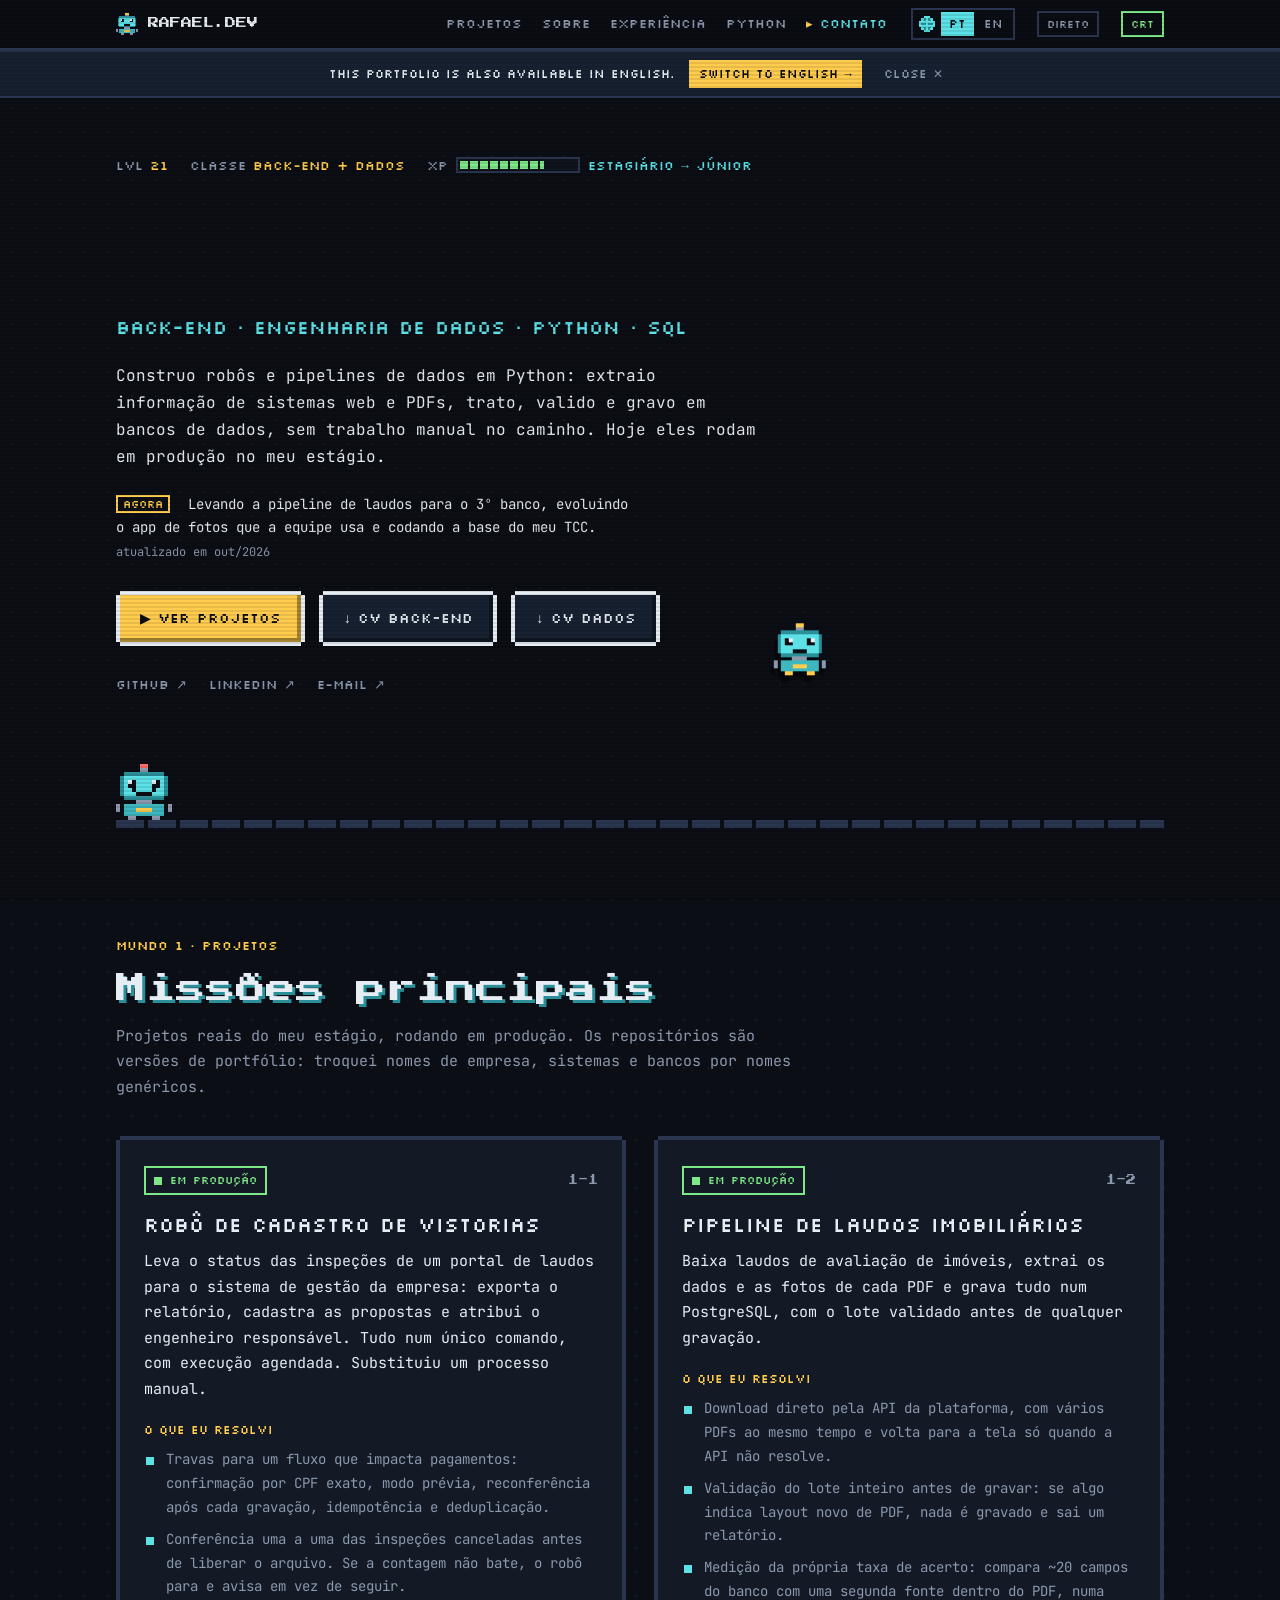
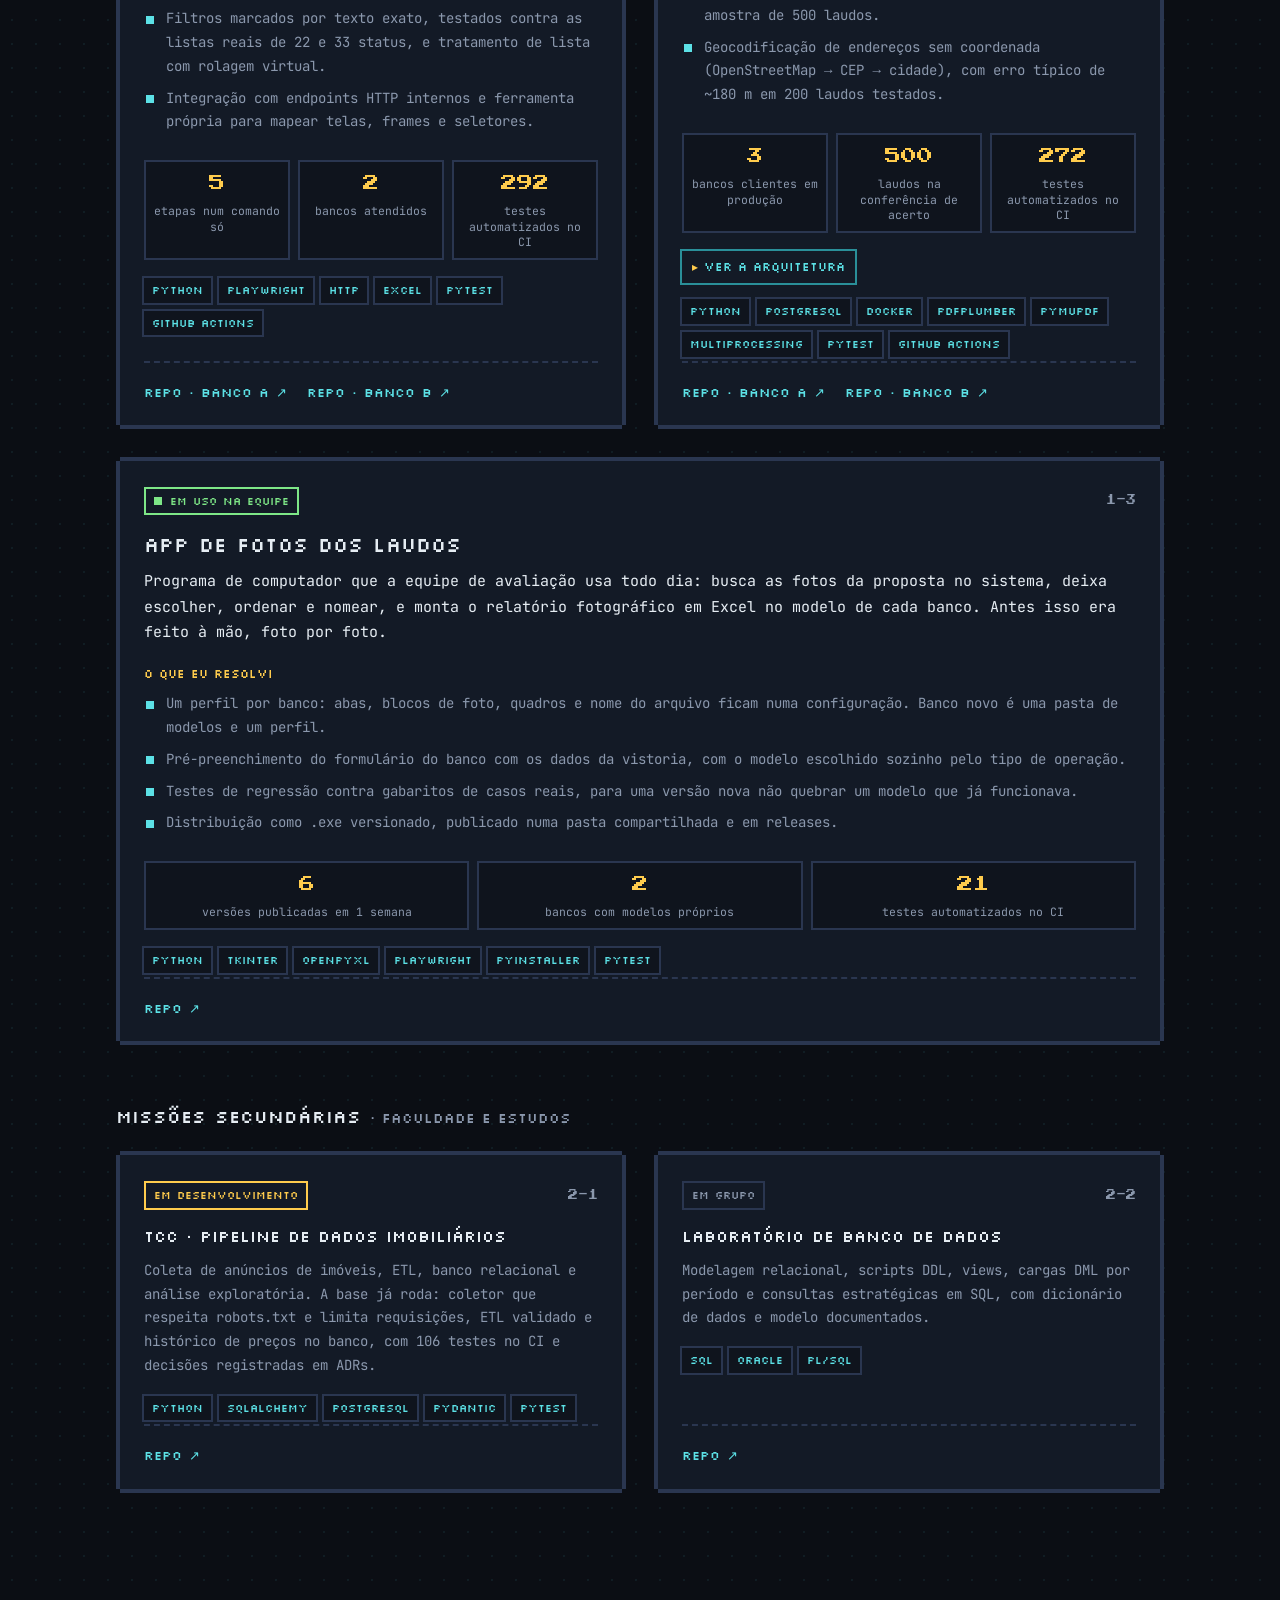
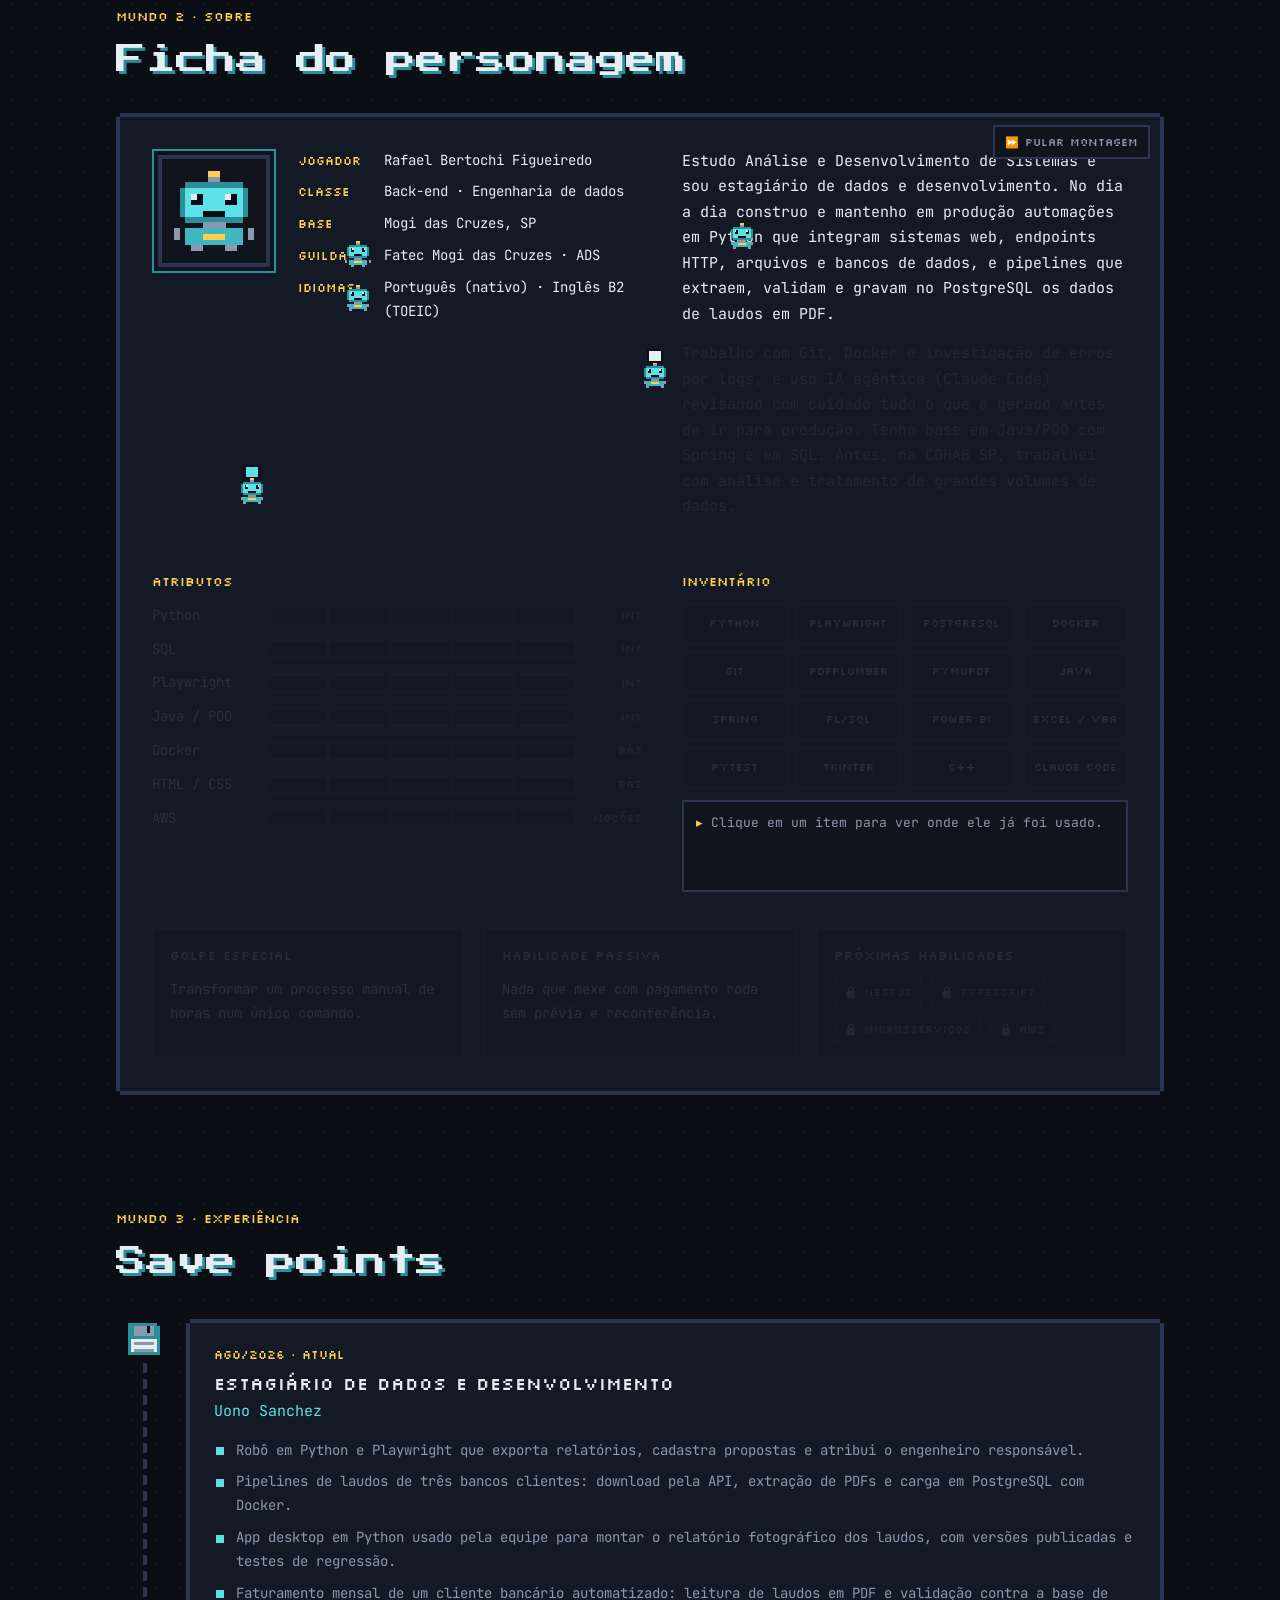
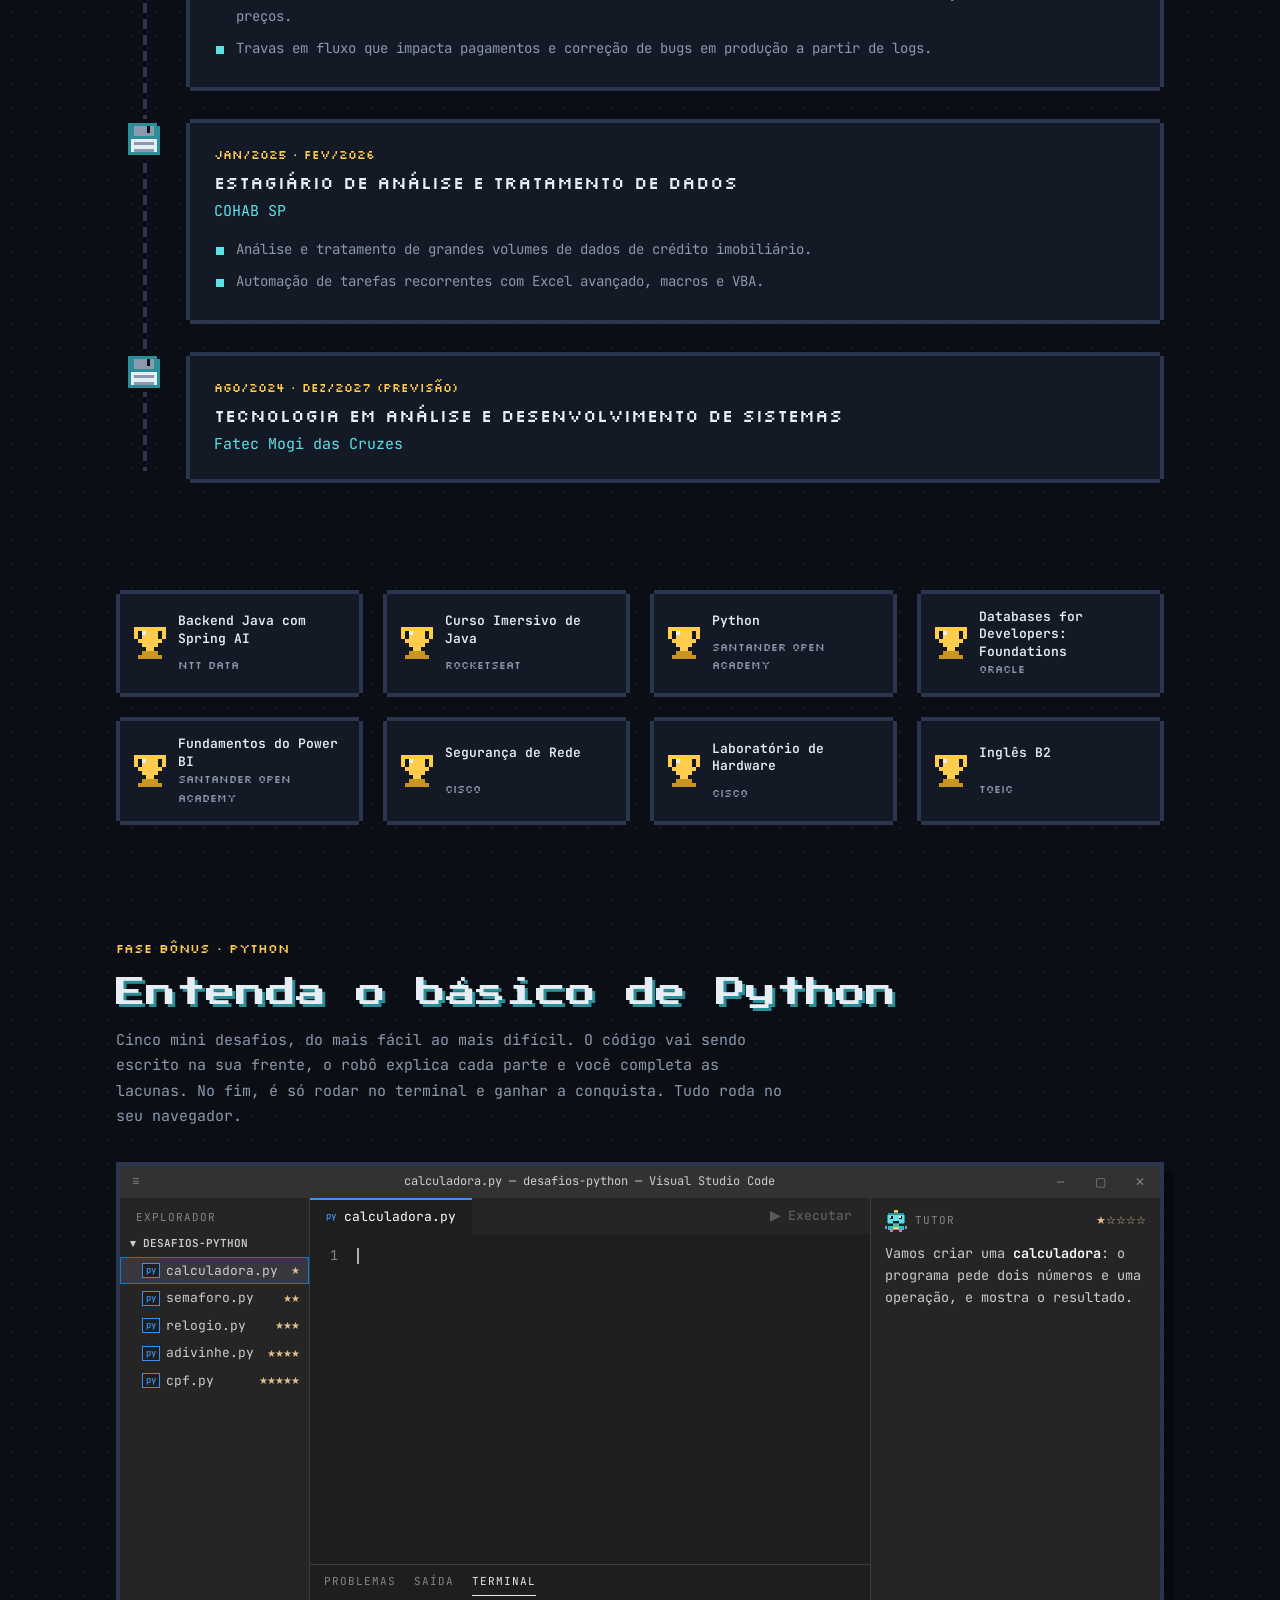
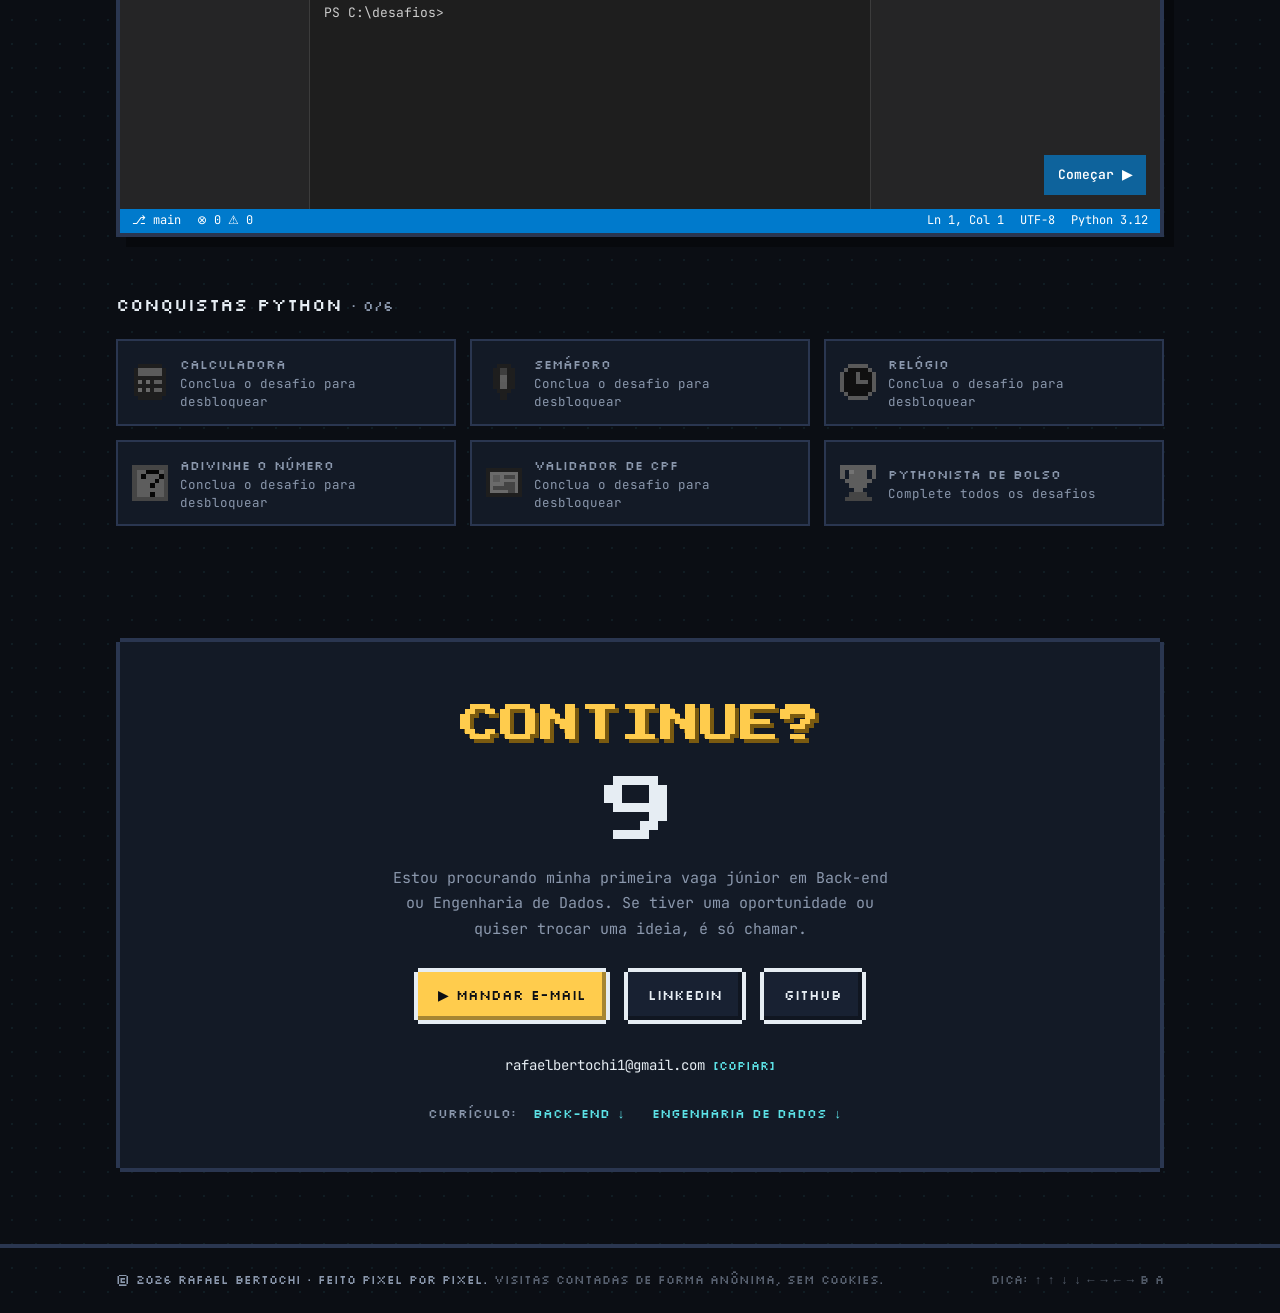
==== commit 36f4f74b: "Remove a quest atual do topo" ====
--- a/index.html
+++ b/index.html
@@ -23,11 +23,11 @@
   <link rel="icon" href="assets/favicon.svg" type="image/svg+xml">
   <link rel="preload" href="assets/fonts/press-start-2p.woff2" as="font" type="font/woff2" crossorigin>
   <link rel="preload" href="assets/fonts/jetbrains-mono.woff2" as="font" type="font/woff2" crossorigin>
-  <link rel="stylesheet" href="css/fonts.css?v=20261016134914">
-  <link rel="stylesheet" href="css/style.css?v=20261016134914">
-  <link rel="stylesheet" href="css/quest.css?v=20261016134914">
-  <link rel="stylesheet" href="css/companion.css?v=20261016134914">
-  <link rel="stylesheet" href="css/cursor.css?v=20261016134914">
+  <link rel="stylesheet" href="css/fonts.css?v=20261023161548">
+  <link rel="stylesheet" href="css/style.css?v=20261023161548">
+  <link rel="stylesheet" href="css/quest.css?v=20261023161548">
+  <link rel="stylesheet" href="css/companion.css?v=20261023161548">
+  <link rel="stylesheet" href="css/cursor.css?v=20261023161548">
   <script>
     document.documentElement.classList.add('js');
     try { if (localStorage.getItem('rbf-direto') === '1') document.documentElement.classList.add('direto'); } catch (e) {}
@@ -92,11 +92,6 @@
           caminho. Hoje eles rodam em produção no meu estágio.
         </p>
 
-        <p class="quest">
-          <span class="quest__tag">QUEST ATUAL</span>
-          <span>Encontrar minha primeira vaga júnior em <strong>Back-end</strong> ou <strong>Engenharia de Dados</strong>.</span>
-        </p>
-
         <p class="now">
           <span class="now__tag">AGORA</span>
           <span class="now__text">Levando a pipeline de laudos para o 3º banco, evoluindo o app de fotos que a equipe usa e codando a base do meu TCC.</span>
@@ -545,12 +540,12 @@
 
   <div class="mc" id="mcToasts" aria-live="polite"></div>
 
-  <script src="js/main.js?v=20261016134914"></script>
-  <script src="js/name.js?v=20261016134914"></script>
-  <script src="js/build.js?v=20261016134914"></script>
-  <script src="js/quest.js?v=20261016134914"></script>
-  <script src="js/companion.js?v=20261016134914"></script>
-  <script src="js/cursor.js?v=20261016134914"></script>
+  <script src="js/main.js?v=20261023161548"></script>
+  <script src="js/name.js?v=20261023161548"></script>
+  <script src="js/build.js?v=20261023161548"></script>
+  <script src="js/quest.js?v=20261023161548"></script>
+  <script src="js/companion.js?v=20261023161548"></script>
+  <script src="js/cursor.js?v=20261023161548"></script>
   <!-- Contador de visitas anônimo, sem cookies (GoatCounter) -->
   <script data-goatcounter="https://rafaelbertochi.goatcounter.com/count" async src="https://gc.zgo.at/count.js"></script>
 </body>
--- a/css/style.css
+++ b/css/style.css
@@ -303,26 +303,6 @@
   font-size: 16px;
   color: var(--text);
   margin: 0 0 22px;
-}
-
-.quest {
-  display: inline-flex;
-  flex-wrap: wrap;
-  align-items: center;
-  gap: 10px 12px;
-  margin: 0 0 28px;
-  padding: 10px 14px;
-  background: rgba(255, 204, 77, 0.08);
-  border-left: var(--px) solid var(--amber);
-  font-size: 15px;
-}
-.quest strong { color: var(--amber); font-weight: 600; }
-.quest__tag {
-  font-family: var(--font-label);
-  font-size: 11px;
-  background: var(--amber);
-  color: var(--ink);
-  padding: 2px 8px;
 }
 
 .hero__cta { display: flex; flex-wrap: wrap; gap: 14px; margin-bottom: 26px; }
@@ -571,8 +551,8 @@
 .kpis small { display: block; font-size: 11.5px; line-height: 1.35; color: var(--muted); }
 @media (max-width: 400px) { .kpis small { font-size: 11px; } .kpis li { padding: 9px 4px; } }
 
-/* Linha AGORA, embaixo da quest do topo */
-.now { margin: -6px 0 28px; max-width: 64ch; font-size: 14px; line-height: 1.65; color: var(--text); }
+/* Linha AGORA, embaixo do texto do topo */
+.now { margin: 0 0 28px; max-width: 64ch; font-size: 14px; line-height: 1.65; color: var(--text); }
 .now__tag { display: inline-block; margin-right: 10px; font-family: var(--font-label); font-size: 11px; line-height: 1; color: var(--amber); box-shadow: inset 0 0 0 2px var(--amber); padding: 4px 7px 3px; vertical-align: 1px; }
 .now__date { display: block; margin-top: 4px; font-size: 12px; color: var(--muted); }
 
@@ -846,7 +826,7 @@
   .save__body { padding: 18px 16px 6px; }
   .btn { padding: 11px 16px; font-size: 13px; }
   .chips li, .badge, .stats__tag, .inv li, .locked li, .trophy small,
-  .quest__tag, .card__num, .nav__crt, .card__loot, .footer p { font-size: 12px; }
+  .card__num, .nav__crt, .card__loot, .footer p { font-size: 12px; }
   .card__num { font-size: 10px; }
   .nav nav { scrollbar-width: none; }
   .nav nav::-webkit-scrollbar { display: none; }
